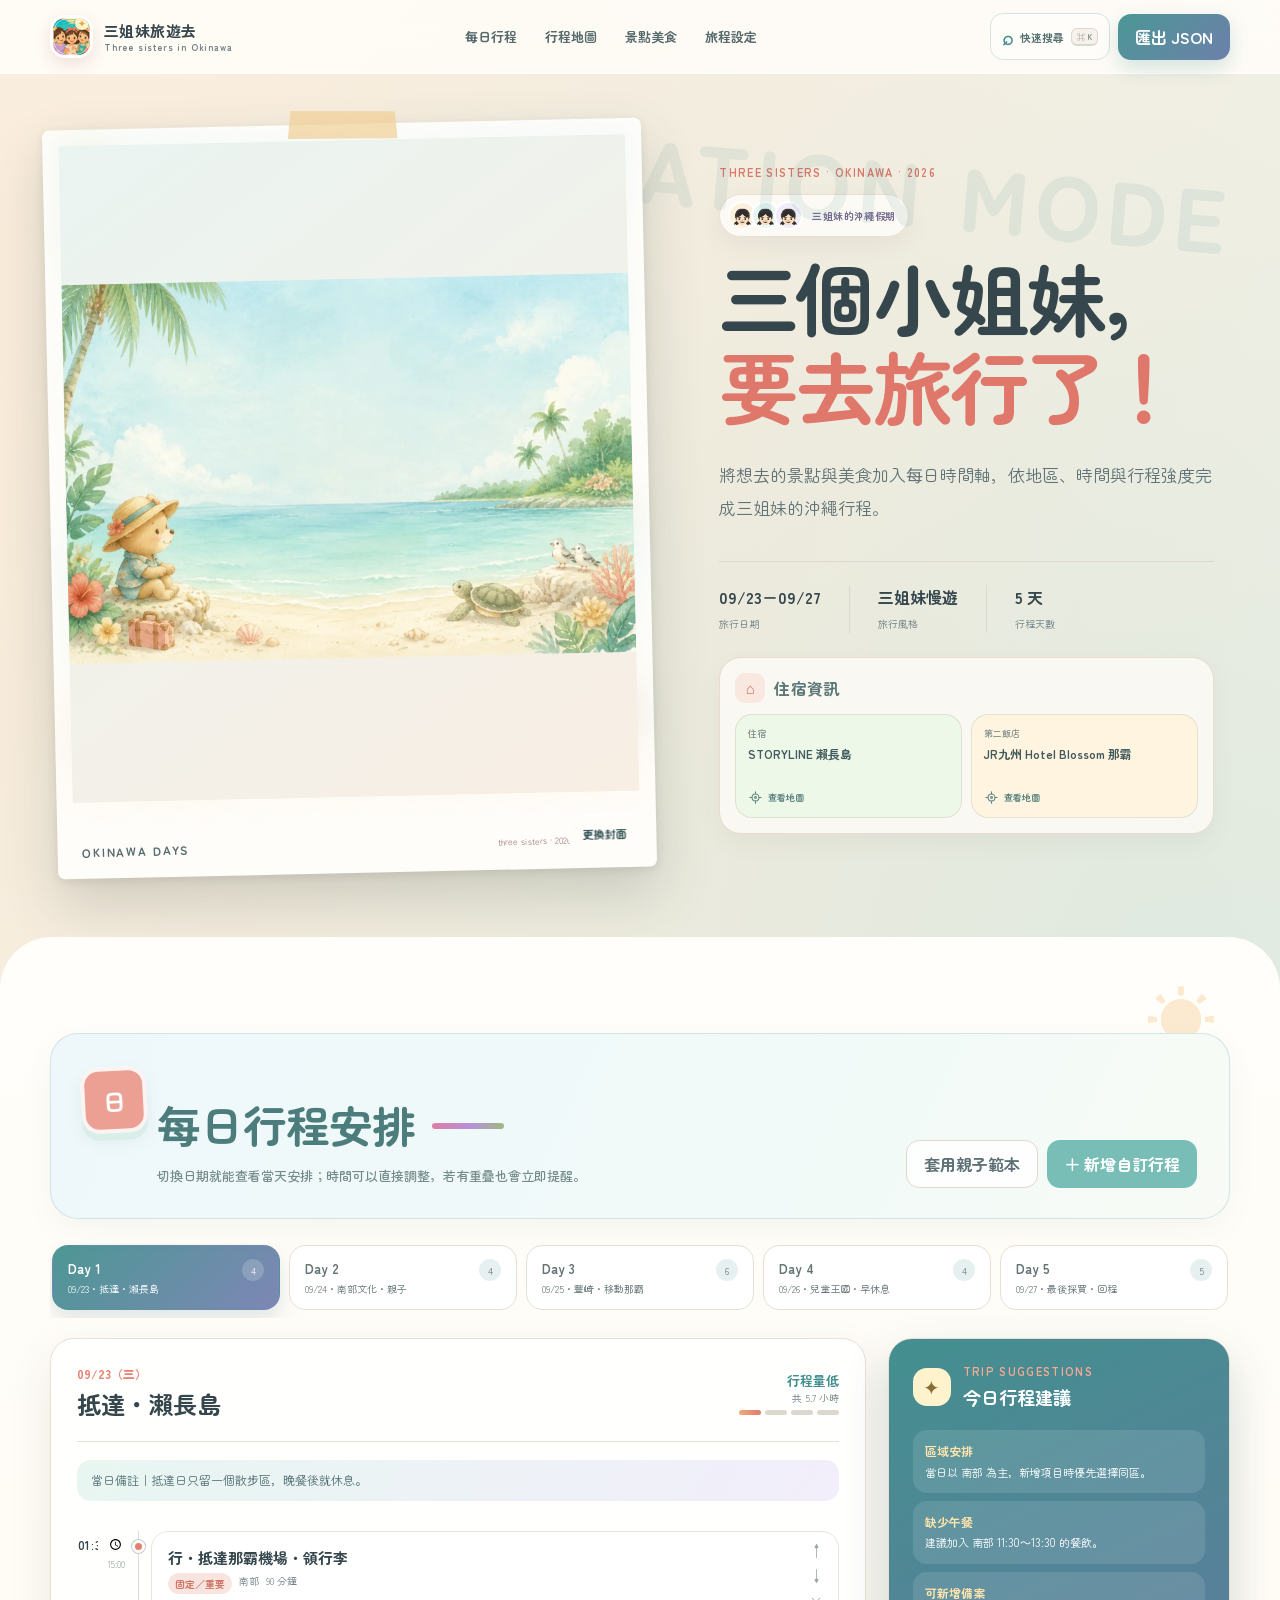
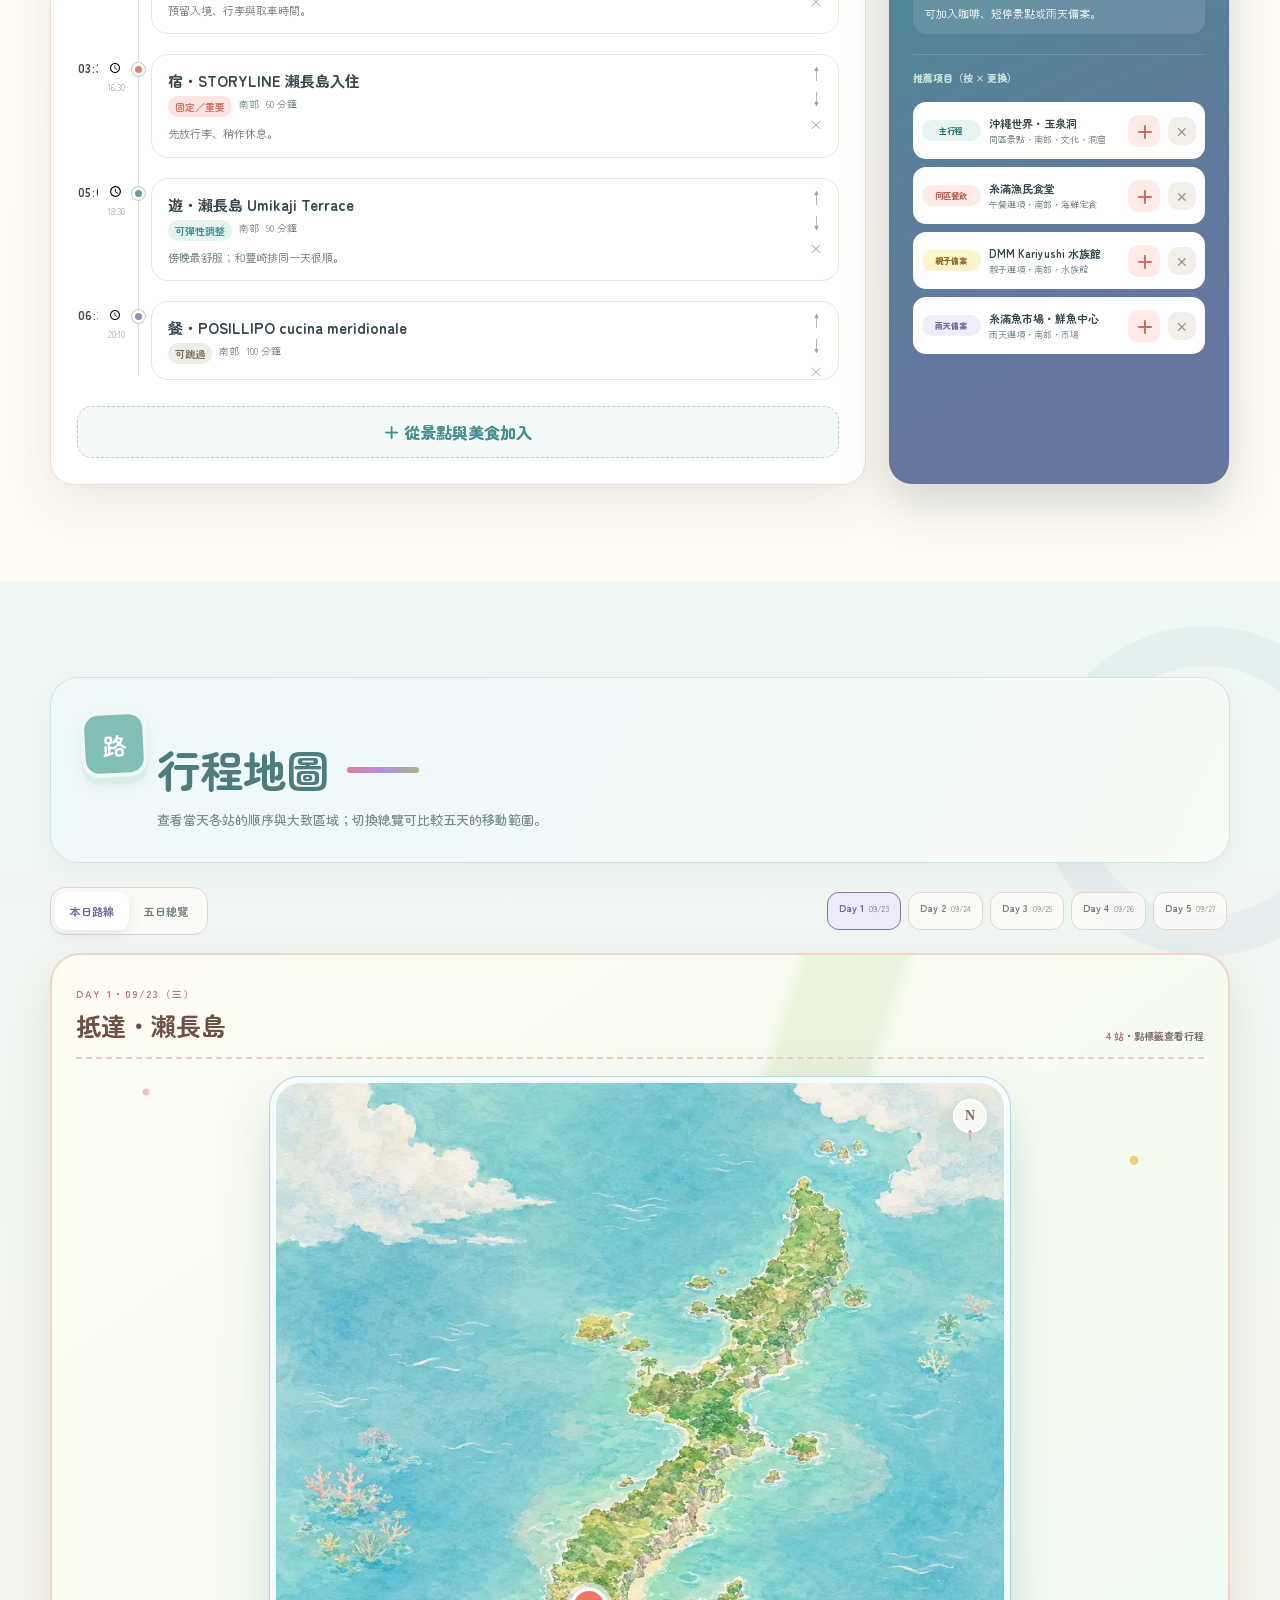
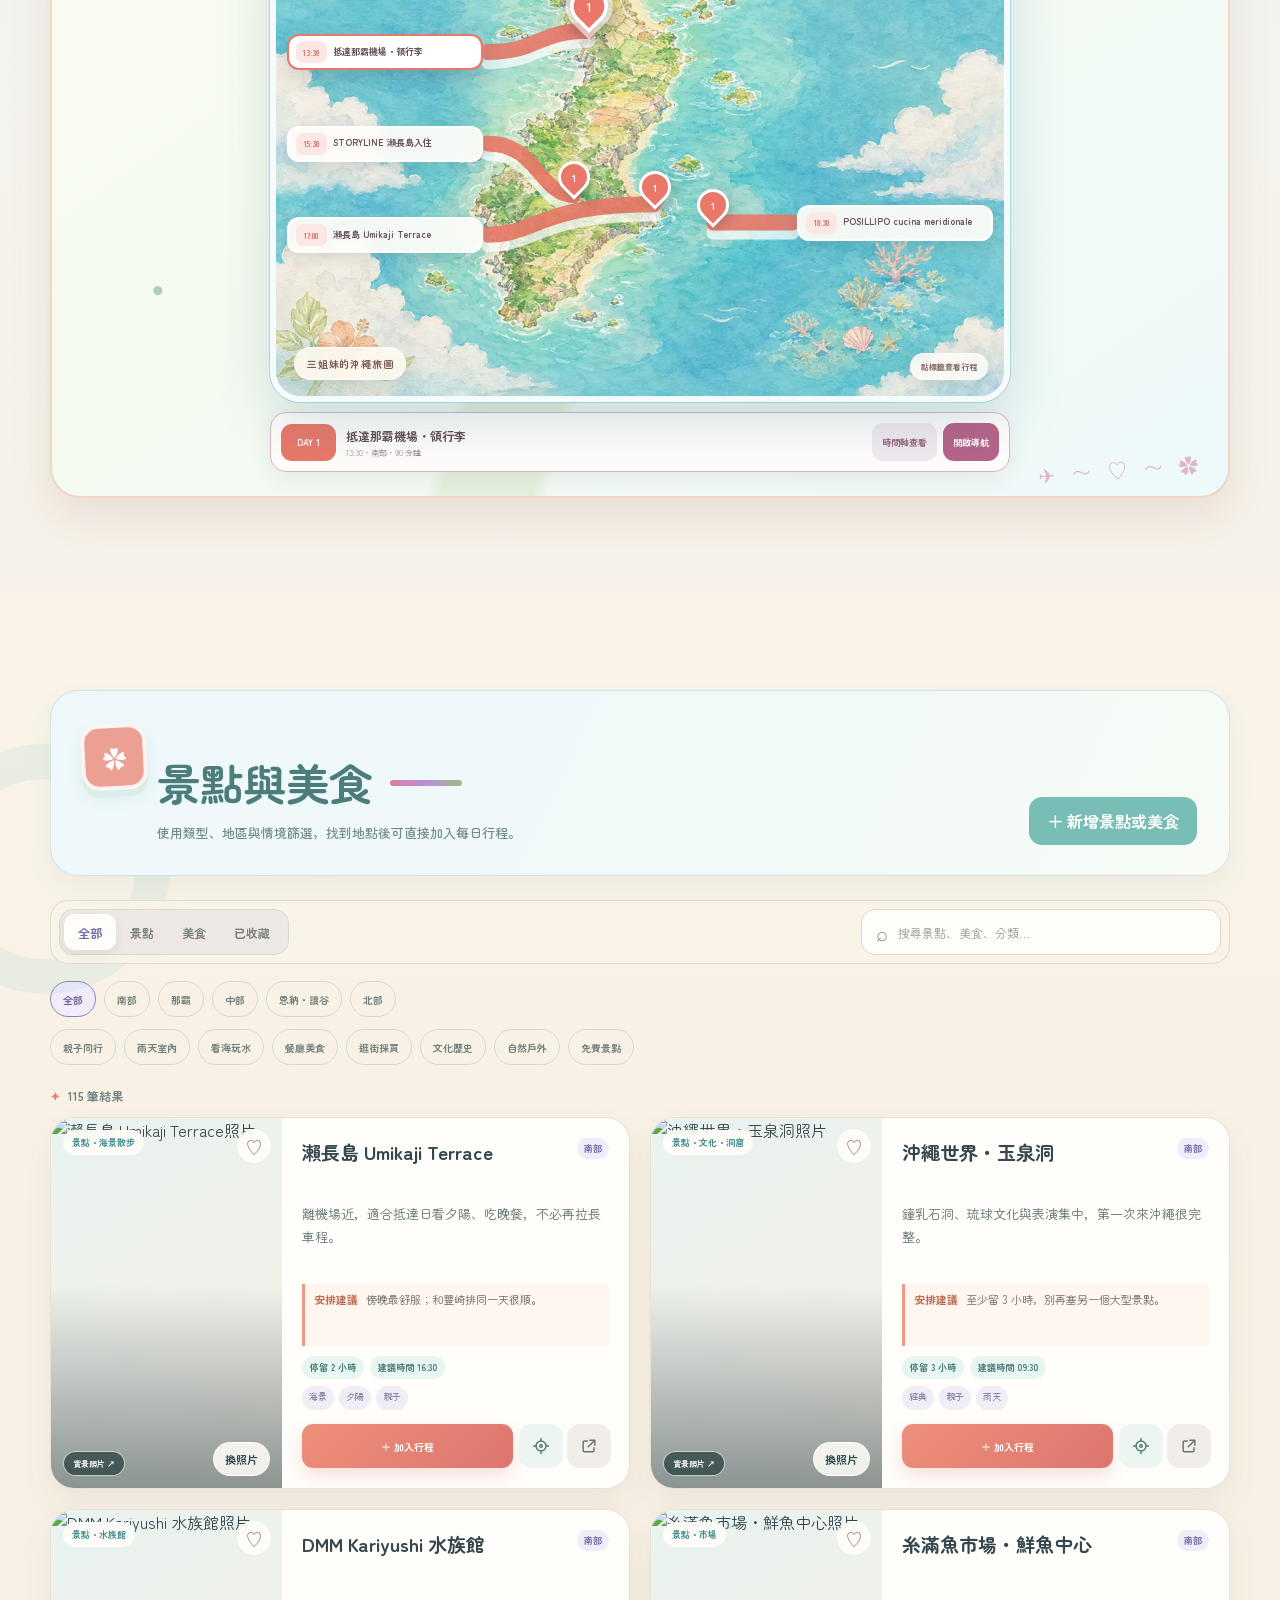
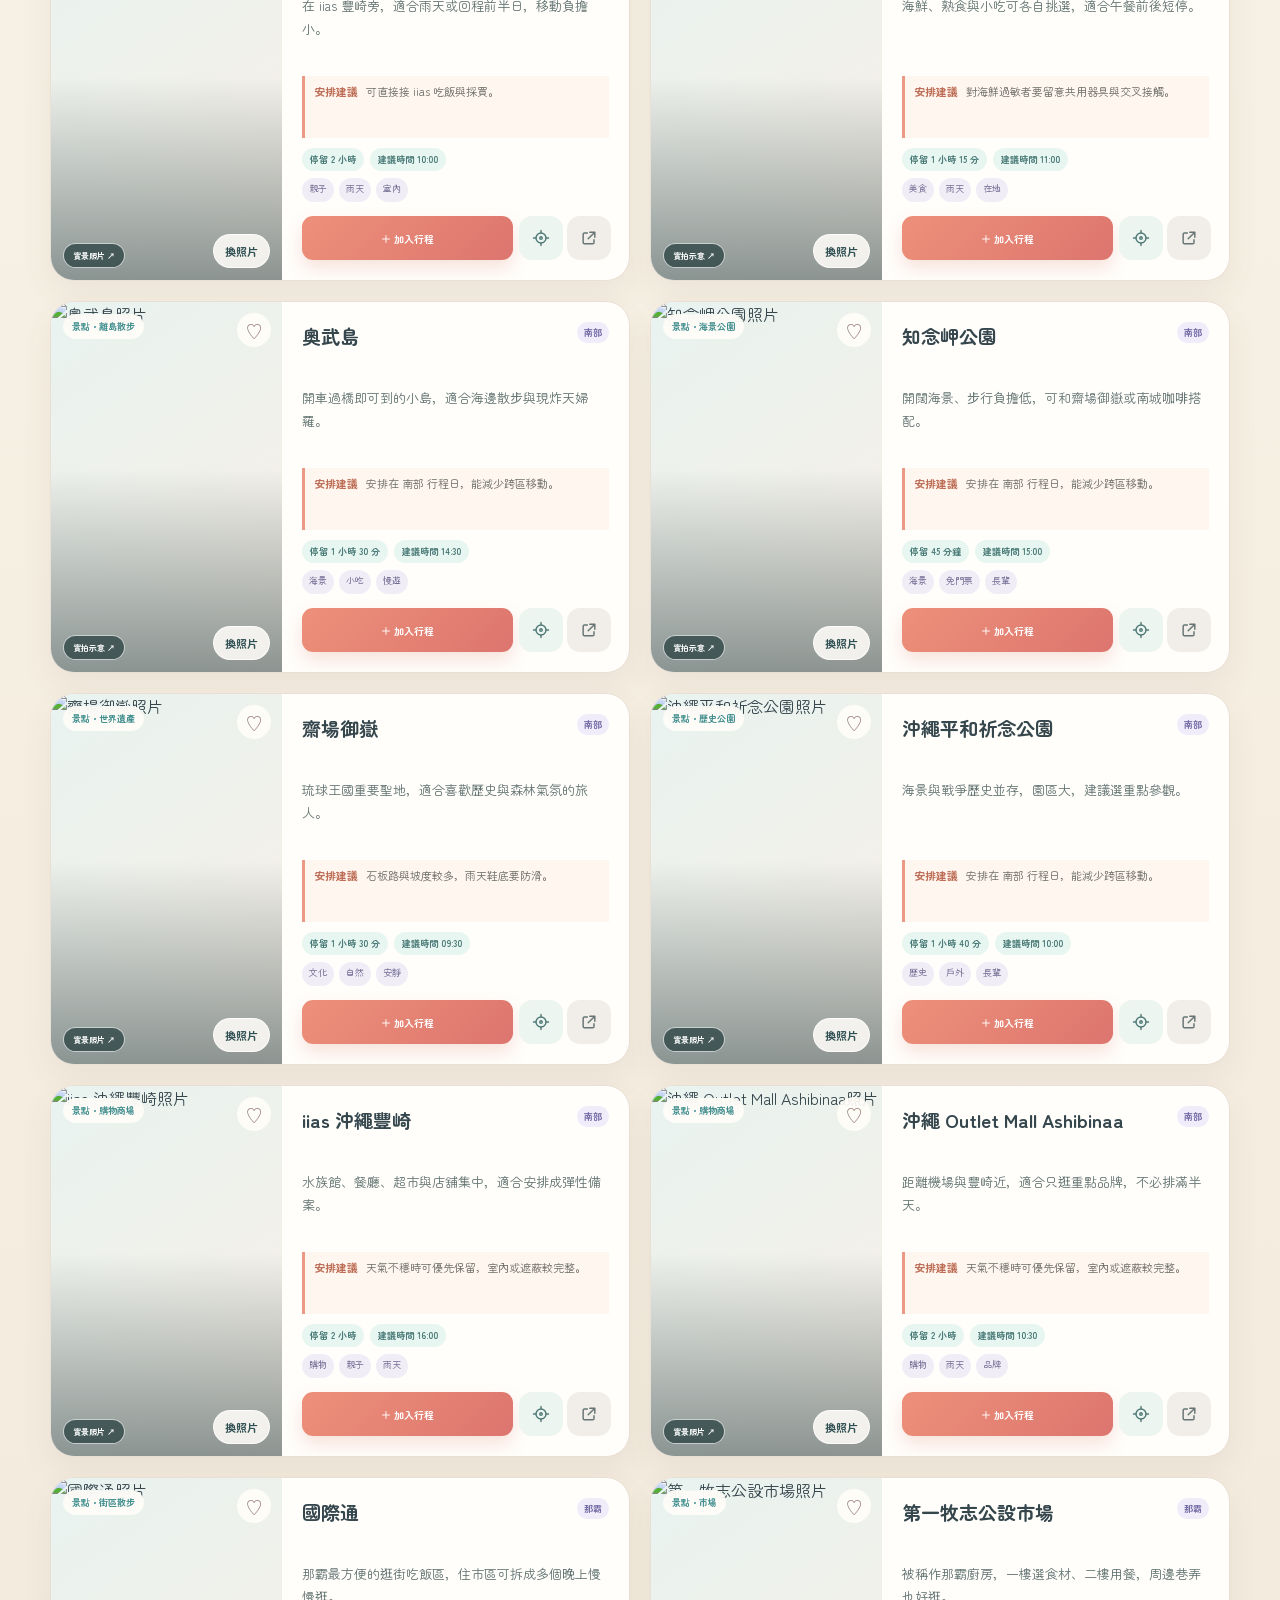
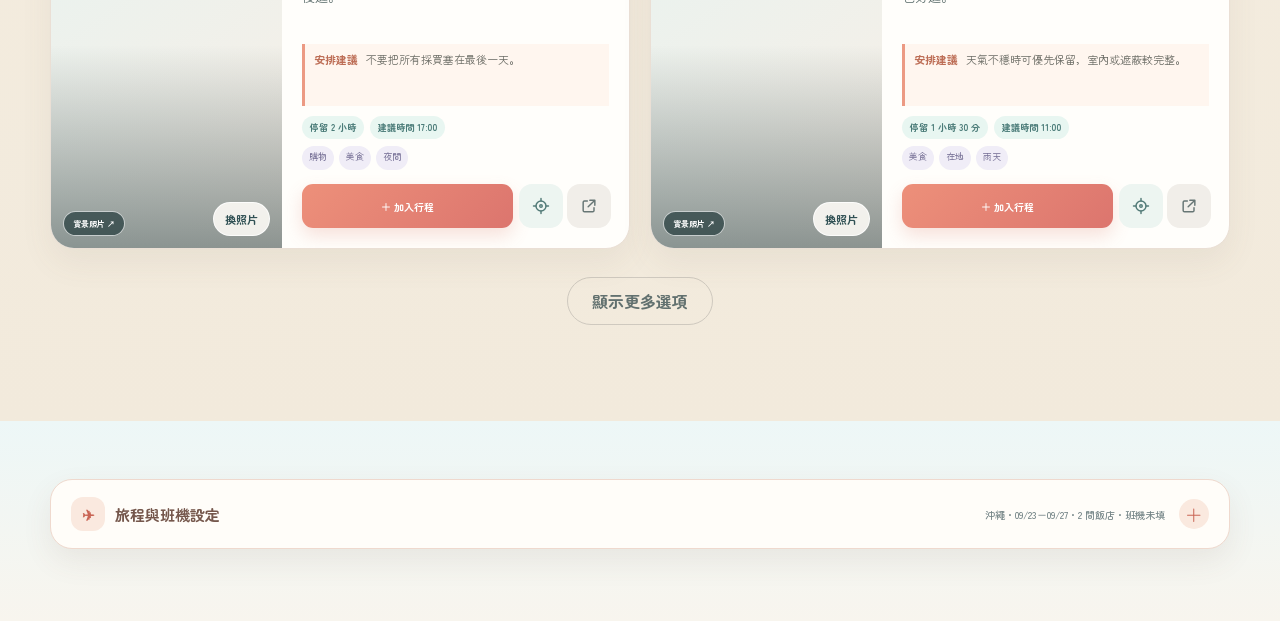
==== 三姐妹沖繩旅行_單一檔案版.html @ 24c342c2 "Add files via upload" ====
<!doctype html>
<html lang="zh-Hant">
<head>
  <meta charset="utf-8">
  <meta name="viewport" content="width=device-width,initial-scale=1,viewport-fit=cover">
  <meta name="theme-color" content="#176d73">
  <meta name="standalone-build" content="single-file-local-html">
  <meta name="description" content="把沖繩景點與美食放進清楚時間軸，邊選邊獲得順路建議的旅行規劃器。">
  <meta name="apple-mobile-web-app-capable" content="yes">
  <meta name="apple-mobile-web-app-status-bar-style" content="default">
  <meta name="apple-mobile-web-app-title" content="三姐妹旅遊去">
    <link rel="apple-touch-icon" href="[data-uri]">
  <link rel="preconnect" href="https://fonts.googleapis.com">
  <link rel="preconnect" href="https://fonts.gstatic.com" crossorigin>
  <link href="https://fonts.googleapis.com/css2?family=Zen+Maru+Gothic:wght@400;500;700;900&family=Noto+Sans+TC:wght@400;500;700&display=swap" rel="stylesheet">
  <style>
:root{--ink:#20343a;--muted:#6d7e80;--teal:#176d73;--teal-soft:#e3f1ef;--coral:#db7866;--coral-soft:#fae9e3;--sand:#f6f1e8;--paper:#fffdf9;--line:#e7e1d8;--must:#be6452;--flex:#397f82;--optional:#8d806e;--shadow:0 18px 45px rgba(56,58,49,.09);--radius:26px}
*{box-sizing:border-box}html{scroll-behavior:smooth;scroll-padding-top:92px}body{margin:0;background:var(--sand);color:var(--ink);font-family:"Noto Sans TC",sans-serif;-webkit-font-smoothing:antialiased}button,input,select{font:inherit}button,a{touch-action:manipulation}button{color:inherit}a{color:inherit}.site-header{position:sticky;top:0;z-index:90;display:flex;align-items:center;justify-content:space-between;height:74px;padding:0 max(28px,calc((100vw - 1180px)/2));border-bottom:1px solid rgba(255,255,255,.7);background:rgba(255,253,249,.88);backdrop-filter:blur(20px)}.brand{display:flex;align-items:center;gap:11px;text-decoration:none;font-size:15px;font-weight:900;letter-spacing:.03em}.brand small{display:block;color:var(--muted);font-size:9px;font-weight:700;letter-spacing:.15em;text-transform:uppercase}.brand-mark{display:grid;place-items:center;width:38px;height:38px;border-radius:13px;background:var(--teal);color:#fff;font-family:"DM Serif Display",serif;font-size:18px}.top-nav{display:flex;gap:28px}.top-nav a{position:relative;color:#566a6c;text-decoration:none;font-size:13px;font-weight:800}.top-nav a:hover{color:var(--teal)}.header-action,.primary-button,.secondary-button{border:0;border-radius:13px;padding:11px 17px;font-weight:900;cursor:pointer;transition:.2s}.header-action,.primary-button{background:var(--teal);color:#fff;box-shadow:0 8px 20px rgba(23,109,115,.18)}.header-action:hover,.primary-button:hover{background:#115b61;transform:translateY(-1px)}.secondary-button{border:1px solid #d6dcd8;background:#fffdf9;color:#436266}.secondary-button:hover{border-color:var(--teal);color:var(--teal)}main{overflow:hidden}.hero{display:grid;grid-template-columns:1.08fr .92fr;max-width:1240px;min-height:590px;margin:0 auto;padding:50px 30px 64px;gap:70px;align-items:center}.hero-photo{position:relative;min-height:500px;border-radius:44% 44% 24px 24px;background:#bfdedb url("[data-uri]") center/cover no-repeat;box-shadow:var(--shadow);overflow:hidden}.hero-photo::after{content:"";position:absolute;inset:0;background:linear-gradient(180deg,transparent 58%,rgba(12,66,71,.27))}.photo-edit{position:absolute;z-index:3;right:12px;bottom:12px;border:1px solid rgba(255,255,255,.8);border-radius:999px;padding:8px 11px;background:rgba(255,253,249,.87);color:#315155;font-size:11px;font-weight:900;backdrop-filter:blur(8px);cursor:pointer}.hero-photo-edit{right:20px;bottom:20px;padding:10px 14px}.hero-copy{padding-right:16px}.eyebrow{margin:0 0 12px;color:var(--coral);font-size:11px;font-weight:900;letter-spacing:.18em}.hero h1{margin:0;font-family:"DM Serif Display","Noto Sans TC",serif;font-size:clamp(48px,6.2vw,80px);font-weight:400;line-height:1.03;letter-spacing:-.045em}.hero h1 em{color:var(--teal);font-style:normal}.hero-copy>p:not(.eyebrow){max-width:540px;margin:28px 0;color:#617376;font-size:16px;line-height:1.95}.hero-facts{display:flex;gap:0;margin-top:36px;border-top:1px solid #dcd8cf;padding-top:23px}.hero-facts span{min-width:110px;padding-right:28px}.hero-facts span+span{border-left:1px solid #dcd8cf;padding-left:28px}.hero-facts b{display:block;font-size:16px}.hero-facts small{color:var(--muted);font-size:10px}.planner-section,.explore-section,.settings-section{padding:96px max(28px,calc((100vw - 1180px)/2))}.planner-section{background:#fffdf9}.section-heading{display:flex;align-items:end;justify-content:space-between;gap:24px;margin-bottom:35px}.section-heading h2{margin:0 0 9px;font-family:"DM Serif Display","Noto Sans TC",serif;font-size:clamp(32px,4vw,48px);font-weight:400;letter-spacing:-.025em}.section-heading>div>p:last-child{max-width:610px;margin:0;color:var(--muted);font-size:14px;line-height:1.75}.heading-actions{display:flex;gap:9px;flex:0 0 auto}.day-tabs{display:flex;gap:9px;overflow-x:auto;margin-bottom:20px;padding:2px 2px 8px;scrollbar-width:none}.day-tabs::-webkit-scrollbar,.chip-row::-webkit-scrollbar{display:none}.day-tab{flex:1;min-width:138px;border:1px solid var(--line);border-radius:16px;padding:13px 15px;background:#fff;color:#647375;text-align:left;cursor:pointer}.day-tab b,.day-tab small{display:block}.day-tab b{font-size:13px}.day-tab small{margin-top:3px;font-size:10px}.day-tab.active{border-color:var(--teal);background:var(--teal);color:#fff;box-shadow:0 10px 22px rgba(23,109,115,.18)}.day-tab .tab-count{float:right;display:grid;place-items:center;min-width:22px;height:22px;border-radius:999px;background:rgba(23,109,115,.1);font-size:10px}.day-tab.active .tab-count{background:rgba(255,255,255,.18)}.planning-layout{display:grid;grid-template-columns:minmax(0,1.55fr) minmax(280px,.65fr);gap:22px;align-items:start}.timeline-card,.idea-panel,.settings-card,.export-card{border:1px solid var(--line);border-radius:var(--radius);background:var(--paper);box-shadow:var(--shadow)}.timeline-card{padding:26px}.timeline-head{display:flex;align-items:center;justify-content:space-between;padding-bottom:20px;border-bottom:1px solid var(--line)}.timeline-head p{margin:0 0 4px;color:var(--coral);font-size:12px;font-weight:900}.timeline-head h3{margin:0;font-size:24px}.load-meter{text-align:right}.load-meter b,.load-meter small{display:block}.load-meter b{color:var(--teal);font-size:13px}.load-meter small{color:var(--muted);font-size:10px}.load-dots{display:flex;justify-content:flex-end;gap:4px;margin-top:5px}.load-dots i{width:22px;height:5px;border-radius:99px;background:#ddd8cf}.load-dots i.on{background:var(--coral)}.day-note{margin:18px 0 8px;border-radius:14px;padding:11px 14px;background:var(--teal-soft);color:#416669;font-size:12px;line-height:1.55}.timeline{position:relative;padding:12px 0 0}.timeline::before{content:"";position:absolute;left:61px;top:22px;bottom:14px;width:1px;background:#d8dedb}.timeline-empty{padding:56px 20px;text-align:center;color:var(--muted)}.timeline-empty b{display:block;margin-bottom:6px;color:var(--ink)}.timeline-item{position:relative;display:grid;grid-template-columns:48px 1fr;gap:26px;padding:10px 0}.time-block{position:relative;z-index:2;text-align:right}.time-block input{width:48px;border:0;background:transparent;color:var(--teal);font-size:12px;font-weight:900;text-align:right;padding:4px 0}.time-block small{display:block;color:#98a4a2;font-size:9px}.timeline-dot{position:absolute;z-index:2;left:55px;top:19px;width:13px;height:13px;border:3px solid var(--paper);border-radius:50%;background:var(--teal);box-shadow:0 0 0 1px #bdd0cc}.timeline-item.must .timeline-dot{background:var(--must)}.timeline-item.optional .timeline-dot{background:#a79b8b}.timeline-body{position:relative;border:1px solid #e9e5dd;border-radius:17px;padding:15px 42px 15px 16px;background:#fff;transition:.2s}.timeline-body:hover{border-color:#c8d8d5;box-shadow:0 9px 20px rgba(41,67,65,.07)}.timeline-body h4{margin:0 0 5px;font-size:15px}.timeline-meta{display:flex;flex-wrap:wrap;gap:7px;color:var(--muted);font-size:10px}.priority-pill{border-radius:999px;padding:3px 7px;background:var(--teal-soft);color:var(--teal);font-weight:800}.must .priority-pill{background:#f9e5e0;color:var(--must)}.optional .priority-pill{background:#f0ede7;color:#786d60}.timeline-note{margin:8px 0 0;color:#6b7979;font-size:11px;line-height:1.5}.timeline-tools{position:absolute;right:8px;top:7px;display:flex;flex-direction:column;gap:2px}.timeline-tools button{border:0;background:transparent;color:#9ba4a1;font-size:15px;cursor:pointer}.timeline-tools button:hover{color:var(--coral)}.timeline-item.conflict .timeline-body{border-color:#e8a798;background:#fff9f7}.conflict-label{display:inline-block;margin-top:7px;color:#be5f4b;font-size:10px;font-weight:900}.add-line{width:100%;margin-top:16px;border:1px dashed #b8cbc7;border-radius:15px;padding:13px;background:#f4faf8;color:var(--teal);font-weight:900;cursor:pointer}.idea-panel{position:sticky;top:94px;padding:24px;background:#173f43;color:#fff}.idea-head{display:flex;gap:12px;align-items:center}.idea-head .eyebrow{margin-bottom:5px;color:#f5aa95}.idea-head h3{margin:0;font-size:18px}.idea-spark{display:grid;place-items:center;flex:0 0 38px;height:38px;border-radius:14px;background:#f5aa95;color:#173f43;font-size:20px}.smart-advice{margin:20px 0}.advice-card{margin-bottom:9px;border-radius:14px;padding:12px;background:rgba(255,255,255,.08);font-size:11px;line-height:1.55}.advice-card b{display:block;margin-bottom:3px;color:#f8c3b2;font-size:12px}.smart-suggestions{padding-top:15px;border-top:1px solid rgba(255,255,255,.15)}.smart-suggestions>p{margin:0 0 10px;color:#bcd2d0;font-size:10px;font-weight:800}.idea-place{display:grid;grid-template-columns:1fr auto;gap:8px;align-items:center;margin-top:7px;border-radius:13px;padding:10px 10px 10px 12px;background:#fff;color:var(--ink)}.idea-place b,.idea-place small{display:block}.idea-place b{font-size:11px}.idea-place small{margin-top:2px;color:var(--muted);font-size:9px}.idea-place button{width:30px;height:30px;border:0;border-radius:10px;background:var(--coral-soft);color:var(--coral);font-size:17px;font-weight:900;cursor:pointer}.explore-section{background:var(--sand)}.explore-toolbar{display:flex;justify-content:space-between;gap:15px;margin-bottom:13px}.segmented{display:flex;border:1px solid #dcd7ce;border-radius:14px;padding:4px;background:#ebe7df}.segmented button{border:0;border-radius:10px;padding:9px 14px;background:transparent;color:#78807d;font-size:12px;font-weight:900;cursor:pointer}.segmented button.active{background:var(--paper);color:var(--teal);box-shadow:0 4px 10px rgba(60,61,51,.07)}.search-box{display:flex;align-items:center;gap:8px;width:min(360px,44vw);border:1px solid #dcd7ce;border-radius:14px;padding:0 14px;background:var(--paper)}.search-box span{color:#87918e;font-size:20px}.search-box input{width:100%;border:0;outline:0;background:transparent;font-size:12px}.chip-row{display:flex;gap:7px;overflow-x:auto;padding:4px 0;scrollbar-width:none}.chip-row button{flex:0 0 auto;border:1px solid #dcd7ce;border-radius:999px;padding:7px 12px;background:transparent;color:#73807d;font-size:10px;font-weight:800;cursor:pointer}.chip-row button.active{border-color:var(--teal);background:var(--teal-soft);color:var(--teal)}.secondary-chips{margin-top:4px}.secondary-chips button.active{border-color:var(--coral);background:var(--coral-soft);color:#a95648}.result-summary{margin:18px 0 13px;color:var(--muted);font-size:11px}.library-grid{display:grid;grid-template-columns:repeat(3,1fr);gap:17px}.place-card{overflow:hidden;border:1px solid var(--line);border-radius:21px;background:var(--paper);box-shadow:0 10px 28px rgba(56,58,49,.06);transition:.24s}.place-card:hover{transform:translateY(-4px);box-shadow:var(--shadow)}.place-cover{position:relative;height:176px;background:#c8dedb center/cover no-repeat}.place-cover::after{content:"";position:absolute;inset:45% 0 0;background:linear-gradient(transparent,rgba(23,49,52,.48))}.place-kind{position:absolute;z-index:2;left:12px;top:12px;border-radius:999px;padding:6px 9px;background:rgba(255,253,249,.9);color:var(--teal);font-size:9px;font-weight:900;backdrop-filter:blur(8px)}.save-button{position:absolute;z-index:2;right:11px;top:11px;width:34px;height:34px;border:0;border-radius:50%;background:rgba(255,253,249,.9);color:#9c827c;font-size:17px;cursor:pointer}.save-button.saved{background:var(--coral);color:#fff}.place-body{padding:16px}.place-top{display:flex;justify-content:space-between;gap:8px;align-items:start}.place-top h3{margin:0;font-size:16px;line-height:1.38}.area-label{flex:0 0 auto;border-radius:999px;padding:4px 7px;background:var(--teal-soft);color:var(--teal);font-size:9px;font-weight:900}.place-body>p{min-height:48px;margin:9px 0;color:var(--muted);font-size:11px;line-height:1.55}.place-tags{display:flex;flex-wrap:wrap;gap:5px;min-height:24px}.place-tags span{border-radius:999px;padding:4px 7px;background:#f2eee8;color:#746c61;font-size:9px}.place-actions{display:grid;grid-template-columns:1fr auto auto;gap:6px;margin-top:13px}.place-actions button,.place-actions a{display:grid;place-items:center;border:0;border-radius:11px;min-height:37px;padding:7px 9px;text-decoration:none;font-size:10px;font-weight:900;cursor:pointer}.place-actions .add-place{background:var(--teal);color:#fff}.place-actions .map-link,.place-actions .source-link{background:#f0eee8;color:#61706e}.show-more{display:block;margin:28px auto 0;border:1px solid #cfc9bf;border-radius:999px;padding:11px 24px;background:transparent;color:#62716f;font-weight:900;cursor:pointer}.show-more[hidden]{display:none}.settings-section{background:#e8f1ef}.compact-heading{margin-bottom:24px}.settings-grid{display:grid;grid-template-columns:1.35fr .65fr;gap:18px}.settings-card,.export-card{padding:26px}.field-grid{display:grid;grid-template-columns:1fr 1fr;gap:14px}.field-grid label,.photo-dialog label{display:block}.field-grid label span,.photo-dialog label>span{display:block;margin-bottom:6px;color:#6a7978;font-size:10px;font-weight:900}.field-grid label.wide{grid-column:1/-1}.field-grid input,.field-grid select,.photo-dialog input{width:100%;border:1px solid #dedbd3;border-radius:11px;padding:11px 12px;background:#fff;color:var(--ink);outline:0}.field-grid input:focus,.field-grid select:focus,.photo-dialog input:focus{border-color:var(--teal);box-shadow:0 0 0 3px rgba(23,109,115,.1)}.settings-card>.primary-button{margin-top:18px}.export-card{display:flex;flex-direction:column;align-items:flex-start;background:#173f43;color:#fff}.export-icon{display:grid;place-items:center;width:50px;height:50px;border-radius:16px;background:#f2ac98;color:#173f43;font-weight:900}.export-card h3{margin:17px 0 6px;font-size:20px}.export-card p{margin:0;color:#bdd0cf;font-size:12px;line-height:1.6}.export-actions{display:flex;gap:7px;margin-top:auto;padding-top:20px}.export-card .primary-button{background:#f2ac98;color:#173f43;box-shadow:none}.export-card .secondary-button{border-color:rgba(255,255,255,.2);background:transparent;color:#fff}.source-note{margin-top:18px;border:1px solid #cbd9d5;border-radius:16px;background:rgba(255,255,255,.45)}.source-note summary{padding:15px 18px;color:#486764;font-size:12px;font-weight:900;cursor:pointer}.source-note>div{padding:0 18px 18px;color:#627875;font-size:11px;line-height:1.65}.source-links{display:flex;flex-wrap:wrap;gap:7px;margin-top:10px}.source-links a{border-radius:999px;padding:6px 10px;background:#fff;color:var(--teal);text-decoration:none;font-weight:800}.mobile-nav{display:none}.app-dialog{width:min(570px,calc(100vw - 28px));border:0;border-radius:24px;padding:0;background:var(--paper);color:var(--ink);box-shadow:0 25px 90px rgba(18,45,47,.3)}.app-dialog::backdrop{background:rgba(19,43,45,.58);backdrop-filter:blur(4px)}.app-dialog form{position:relative;padding:28px}.app-dialog h2{margin:0 0 20px;font-size:25px}.dialog-close{position:absolute;right:16px;top:13px;border:0;background:transparent;color:#81908d;font-size:27px;cursor:pointer}.modal-fields{margin-top:18px}.dialog-actions{display:flex;justify-content:flex-end;gap:8px;margin-top:22px}.dialog-copy{margin:-10px 0 20px;color:var(--muted);font-size:11px;line-height:1.6}.or-line{display:flex;align-items:center;gap:9px;margin:15px 0;color:#9da7a4;font-size:10px}.or-line::before,.or-line::after{content:"";height:1px;flex:1;background:#e3e0d9}.file-pick{border:1px dashed #b7cbc6;border-radius:15px;padding:17px;text-align:center;background:#f2f8f6;cursor:pointer}.file-pick input{display:none}.file-pick span,.file-pick small{display:block!important}.file-pick span{color:var(--teal)!important;font-size:12px!important}.file-pick small{margin-top:3px;color:var(--muted);font-size:9px}.toast{position:fixed;z-index:150;left:50%;bottom:28px;max-width:calc(100vw - 28px);transform:translate(-50%,25px);border-radius:999px;padding:10px 16px;background:#173f43;color:#fff;font-size:11px;font-weight:800;opacity:0;pointer-events:none;transition:.25s}.toast.show{transform:translate(-50%,0);opacity:1}
@media(max-width:900px){.hero{gap:35px}.hero-photo{min-height:430px}.planning-layout{grid-template-columns:1fr}.idea-panel{position:static}.library-grid{grid-template-columns:repeat(2,1fr)}.settings-grid{grid-template-columns:1fr}.export-card{min-height:240px}}
@media(max-width:680px){html{scroll-padding-top:65px}.site-header{height:60px;padding:0 16px}.brand{font-size:13px}.brand-mark{width:34px;height:34px}.top-nav,.header-action{display:none}.hero{grid-template-columns:1fr;min-height:0;padding:22px 16px 50px;gap:28px}.hero-photo{order:2;min-height:320px;border-radius:120px 120px 22px 22px}.hero-copy{padding:14px 4px 0}.hero h1{font-size:52px}.hero-copy>p:not(.eyebrow){margin:19px 0;font-size:14px}.hero-facts{margin-top:23px}.hero-facts span{min-width:0;flex:1;padding-right:12px}.hero-facts span+span{padding-left:12px}.hero-facts b{font-size:12px}.planner-section,.explore-section,.settings-section{padding:66px 16px}.section-heading{display:block;margin-bottom:24px}.section-heading h2{font-size:36px}.heading-actions{margin-top:16px}.heading-actions button{flex:1}.day-tabs{margin-left:-2px;margin-right:-2px}.day-tab{flex:0 0 122px;min-width:122px}.planning-layout{gap:14px}.timeline-card{padding:18px;border-radius:20px}.timeline-head h3{font-size:20px}.timeline::before{left:49px}.timeline-item{grid-template-columns:39px 1fr;gap:22px}.timeline-dot{left:43px}.time-block input{width:39px}.timeline-body{padding:14px 37px 14px 13px}.idea-panel{padding:20px;border-radius:20px}.explore-toolbar{display:block}.segmented{overflow-x:auto}.segmented button{flex:1;padding:9px 9px}.search-box{width:100%;height:43px;margin-top:10px}.library-grid{grid-template-columns:1fr;gap:13px}.place-card{display:grid;grid-template-columns:120px 1fr}.place-cover{height:100%;min-height:205px}.photo-edit{right:7px;bottom:7px;padding:6px 8px;font-size:9px}.place-body{padding:14px}.place-body>p{min-height:0}.place-actions{grid-template-columns:1fr 36px 36px}.place-actions .map-link,.place-actions .source-link{overflow:hidden;padding:0;font-size:0}.place-actions .map-link::after{content:"圖";font-size:10px}.place-actions .source-link::after{content:"文";font-size:10px}.settings-card,.export-card{padding:20px}.field-grid{grid-template-columns:1fr}.field-grid label.wide{grid-column:auto}.mobile-nav{position:fixed;z-index:85;left:12px;right:12px;bottom:max(10px,env(safe-area-inset-bottom));display:grid;grid-template-columns:repeat(3,1fr);border:1px solid rgba(255,255,255,.7);border-radius:18px;padding:7px;background:rgba(255,253,249,.94);box-shadow:0 13px 35px rgba(34,53,52,.16);backdrop-filter:blur(18px)}.mobile-nav a,.mobile-nav button{border:0;background:transparent;color:#657573;text-align:center;text-decoration:none;font-size:9px;font-weight:900}.mobile-nav span{display:block;color:var(--teal);font-size:18px}.toast{bottom:88px}.settings-section{padding-bottom:125px}.app-dialog form{padding:24px 20px}.modal-fields{grid-template-columns:1fr 1fr}.modal-fields .wide{grid-column:1/-1}}

/* 2026-08-24 Holiday UI refresh */
body,button,input,select{font-family:"Zen Maru Gothic","Noto Sans TC",sans-serif}body{background:#f9f3e8;background-image:radial-gradient(circle at 8% 7%,rgba(255,200,151,.18),transparent 22%),radial-gradient(circle at 91% 14%,rgba(93,194,199,.17),transparent 22%)}.hero h1,.section-heading h2{font-family:"Zen Maru Gothic","Noto Sans TC",sans-serif;font-weight:900;letter-spacing:-.04em}.hero h1 em{font-weight:900}.eyebrow{letter-spacing:.13em}.header-tools{display:flex;align-items:center;gap:8px}.quick-search-trigger{display:flex;align-items:center;gap:7px;border:1px solid #d7e3df;border-radius:13px;padding:9px 11px;background:#fffdf9;color:#54716f;font-size:11px;font-weight:900;cursor:pointer}.quick-search-trigger span{font-size:19px;color:var(--teal)}kbd{border:1px solid #ddd8cf;border-bottom-width:2px;border-radius:6px;padding:2px 5px;background:#f6f1ea;color:#8a8c85;font-family:inherit;font-size:8px}.hero{position:relative}.hero::before{content:"VACATION MODE";position:absolute;right:2%;top:5%;color:rgba(23,109,115,.08);font-size:clamp(38px,7vw,92px);font-weight:900;letter-spacing:.08em;transform:rotate(5deg);pointer-events:none}.hero-photo{border:8px solid rgba(255,255,255,.85);border-radius:42% 42% 28px 28px;box-shadow:0 25px 60px rgba(45,92,88,.16)}.hero-copy>p:not(.eyebrow){font-size:17px}.planner-section{position:relative;border-radius:52px 52px 0 0;background:linear-gradient(180deg,#fffefa 0%,#fffaf2 100%)}.planner-section::before{content:"☀︎";position:absolute;right:5%;top:28px;color:#f5c782;font-size:70px;opacity:.35}.timeline-card{background:rgba(255,255,255,.92)}.idea-panel{background:linear-gradient(155deg,#176d73,#214b4f 70%);box-shadow:0 20px 45px rgba(23,71,74,.19)}.primary-button,.header-action{background:linear-gradient(135deg,#16858a,#176d73)}.heading-actions .primary-button,.place-actions .add-place{background:linear-gradient(135deg,#ee907a,#d96f60)!important;box-shadow:0 8px 18px rgba(217,111,96,.2)}.explore-section{position:relative;background:linear-gradient(180deg,#f9f3e8,#f2eadc)}.explore-section::before{content:"";position:absolute;left:-80px;top:150px;width:180px;height:180px;border:35px solid rgba(75,171,174,.09);border-radius:50%;pointer-events:none}.explore-toolbar{position:sticky;top:84px;z-index:20;border:1px solid rgba(222,215,204,.85);border-radius:18px;padding:8px;background:rgba(249,243,232,.9);backdrop-filter:blur(16px)}.result-summary{display:flex;align-items:center;gap:8px;font-size:12px;font-weight:700}.result-summary::before{content:"✦";color:var(--coral)}.library-grid{grid-template-columns:repeat(2,minmax(0,1fr));gap:20px}.place-card{display:grid;grid-template-columns:minmax(190px,.8fr) minmax(0,1.2fr);min-height:270px;border-radius:25px;background:#fffefb;box-shadow:0 14px 32px rgba(74,72,58,.08)}.place-cover{height:100%;min-height:270px}.place-body{display:flex;flex-direction:column;padding:20px}.place-top h3{font-size:19px;line-height:1.45}.place-body>p{min-height:auto;margin:11px 0 8px;color:#617270;font-size:13px;line-height:1.75}.place-reason{display:flex;gap:8px;margin:5px 0 10px;border-left:3px solid #f2aa89;padding:7px 9px;background:#fff8f2;color:#6c6d66;font-size:11px;line-height:1.55}.place-reason b{flex:0 0 auto;color:#bd6d55}.place-facts{display:flex;flex-wrap:wrap;gap:6px;margin-top:auto}.place-facts span{border-radius:999px;padding:5px 8px;background:#eaf4f2;color:#47716f;font-size:9px;font-weight:900}.place-tags{margin-top:7px}.place-actions{grid-template-columns:minmax(120px,1fr) 42px 42px;margin-top:14px}.place-actions button,.place-actions a{min-height:42px}.place-actions .map-link,.place-actions .source-link{font-size:0;border-radius:14px}.place-actions .map-link::after{content:"⌖";font-size:18px}.place-actions .source-link::after{content:"↗";font-size:16px}.place-actions .map-link:hover,.place-actions .source-link:hover{background:#e3f1ef;color:var(--teal)}.save-button{transition:.2s}.save-button:hover{transform:scale(1.08)}.photo-edit{transition:.2s}.photo-edit:hover{background:#fff;color:var(--coral)}.floating-search{display:none}.app-dialog{overflow:visible}.dialog-close{z-index:5;display:grid;place-items:center;right:14px;top:14px;width:42px;height:42px;border-radius:50%;background:#f3eee7;color:#6f7b78;font-size:24px;line-height:1;transition:.15s}.dialog-close:hover{background:var(--coral-soft);color:var(--coral);transform:rotate(8deg)}.quick-search-dialog{width:min(690px,calc(100vw - 24px));max-height:min(78vh,720px)}.quick-search-shell{position:relative;padding:22px}.command-input{display:grid;grid-template-columns:auto 1fr auto;align-items:center;gap:11px;margin-right:46px;border:2px solid #c7ded9;border-radius:17px;padding:7px 12px;background:#fff}.command-input>span{color:var(--teal);font-size:26px}.command-input input{min-width:0;border:0;outline:0;padding:8px 0;background:transparent;font-size:15px;font-weight:700}.quick-hints{display:flex;align-items:center;gap:6px;overflow-x:auto;padding:14px 2px 10px;color:#89928f;font-size:10px}.quick-hints button{flex:0 0 auto;border:1px solid #e3ddd4;border-radius:999px;padding:6px 10px;background:#fffaf5;color:#6b7977;font-size:10px;font-weight:900;cursor:pointer}.quick-results{max-height:52vh;overflow:auto;border-top:1px solid #eee8df;padding-top:8px}.quick-empty{padding:34px;text-align:center;color:#87918e;font-size:12px}.quick-group-label{margin:9px 8px 5px;color:#a07d6f;font-size:9px;font-weight:900;letter-spacing:.13em}.quick-result{display:grid;grid-template-columns:38px 1fr auto;align-items:center;gap:10px;width:100%;border:0;border-radius:14px;padding:9px 10px;background:transparent;text-align:left;cursor:pointer}.quick-result:hover,.quick-result.active{background:#eef6f4}.quick-result-icon{display:grid;place-items:center;width:36px;height:36px;border-radius:12px;background:#e1f1ee;color:var(--teal);font-weight:900}.quick-result b,.quick-result small{display:block}.quick-result b{font-size:12px}.quick-result small{margin-top:2px;color:#82908e;font-size:9px}.quick-result>em{color:var(--coral);font-size:10px;font-style:normal;font-weight:900}
@media(max-width:980px){.place-card{grid-template-columns:160px 1fr}.place-cover{min-height:285px}.place-top h3{font-size:17px}.place-body>p{font-size:12px}}
@media(max-width:680px){.header-tools,.quick-search-trigger{display:none}.hero::before{display:none}.hero-copy>p:not(.eyebrow){font-size:14px}.planner-section{border-radius:32px 32px 0 0}.planner-section::before{font-size:42px;right:6px;top:12px}.explore-toolbar{top:68px}.library-grid{grid-template-columns:1fr}.place-card{display:block;min-height:0}.place-cover{height:210px;min-height:210px}.place-body{padding:18px}.place-top h3{font-size:18px}.place-body>p{font-size:12px}.mobile-nav{grid-template-columns:repeat(4,1fr)}.floating-search{position:fixed;z-index:84;right:18px;bottom:88px;display:flex;align-items:center;gap:7px;border:0;border-radius:999px;padding:10px 13px;background:linear-gradient(135deg,#ee907a,#d96f60);color:#fff;box-shadow:0 10px 25px rgba(174,89,73,.28);cursor:pointer}.floating-search span{font-size:20px}.floating-search b{font-size:10px}.floating-search kbd{display:none}.quick-search-shell{padding:17px}.command-input{margin-right:45px;padding:5px 10px}.quick-result{grid-template-columns:35px 1fr auto}.dialog-close{right:10px;top:10px}}

/* layered recommendations + phone-safe layout */
.idea-title-row{display:flex;align-items:center;justify-content:space-between;gap:8px;margin-bottom:9px}.smart-suggestions>.idea-title-row p{margin:0;color:#cbe0dd;font-size:10px;font-weight:800}.idea-title-row button{border:0;border-radius:999px;padding:5px 8px;background:rgba(255,255,255,.12);color:#fff;font-size:9px;font-weight:900;cursor:pointer}.idea-place{grid-template-columns:auto minmax(0,1fr) 32px 28px;padding:9px}.idea-layer{border-radius:999px;padding:5px 7px;background:#e7f3f0;color:#176d73;font-size:8px;font-weight:900;white-space:nowrap}.idea-copy{min-width:0}.idea-copy b{overflow:hidden;text-overflow:ellipsis;white-space:nowrap}.idea-place .idea-add{width:32px;height:32px}.idea-place .idea-dismiss{width:28px;height:28px;background:#f3eee8;color:#8b9693;font-size:14px}.idea-place .idea-dismiss:hover{background:#f9dfd9;color:#c66352}.app-dialog{max-height:calc(100dvh - 24px)}
@media(max-width:680px){
 html,body{max-width:100%;overflow-x:hidden}main{overflow:clip}.planner-section,.explore-section,.settings-section{max-width:100%;overflow:clip}.section-heading h2{font-size:31px;line-height:1.18}.hero-facts{overflow-x:auto}.hero-facts span{flex:0 0 auto;min-width:92px}.timeline{margin-right:-3px}.timeline::before{left:68px}.timeline-item{grid-template-columns:58px minmax(0,1fr);gap:22px}.timeline-dot{left:62px}.time-block input{width:58px;font-size:11px}.timeline-body{min-width:0;padding:14px 37px 14px 13px}.timeline-body h4,.timeline-note{overflow-wrap:anywhere}.idea-panel{position:static}.idea-place{grid-template-columns:auto minmax(0,1fr) 34px 30px;gap:6px}.idea-layer{padding:5px 6px}.explore-toolbar{max-width:100%}.segmented{width:100%}.segmented button{min-width:0;white-space:nowrap}.app-dialog{width:calc(100vw - 20px);max-height:calc(100dvh - 20px);overflow:auto}.app-dialog form{padding:62px 18px 20px}.modal-fields{grid-template-columns:1fr}.modal-fields .wide{grid-column:auto}.dialog-actions{position:sticky;bottom:-20px;margin:22px -18px -20px;padding:13px 18px max(13px,env(safe-area-inset-bottom));background:rgba(255,253,249,.96);backdrop-filter:blur(12px)}.dialog-actions button{min-height:44px}.quick-search-dialog{overflow:hidden}.quick-search-shell{padding:61px 14px 14px}.command-input{margin-right:0}.quick-results{max-height:calc(100dvh - 190px)}.quick-result{padding:10px 7px}.quick-result b{white-space:normal;overflow-wrap:anywhere}.quick-result>em{font-size:9px}.floating-search{display:none}.mobile-nav{left:8px;right:8px}.place-actions{grid-template-columns:minmax(0,1fr) 42px 42px}.place-actions .add-place{min-width:0}.place-top{align-items:flex-start}.place-top h3{overflow-wrap:anywhere}.source-links a{max-width:100%;overflow-wrap:anywhere}}

/* softer type rhythm + cheerful Okinawa palette */
:root{--ink:#35464d;--muted:#718186;--teal:#438f8f;--teal-soft:#e5f4f0;--coral:#e98273;--coral-soft:#ffebe5;--sand:#faf3e8;--paper:#fffdfa;--line:#eadfd5;--must:#cf7464;--flex:#57989a;--optional:#968b9d;--lavender:#9086bc;--lavender-soft:#f0ecfa;--sun:#efbd63;--sun-soft:#fff3ce}
body{font-weight:400;color:var(--ink)}p{font-weight:400}.hero h1,.section-heading h2{font-weight:700;letter-spacing:-.025em;line-height:1.12}.hero h1 em{color:#df776b;font-weight:700}.section-heading h2{font-weight:700}.planner-section .section-heading h2{color:#347f80}.explore-section .section-heading h2{color:#cf7167}.settings-section .section-heading h2{color:#766da3}.brand,.top-nav a,.header-action,.primary-button,.secondary-button,.quick-search-trigger,.heading-actions button{font-weight:700}.brand-mark{background:linear-gradient(145deg,#4d9e99,#7f87b8);font-family:"Zen Maru Gothic",sans-serif;font-weight:700}.eyebrow{color:#d9776a;font-weight:700;letter-spacing:.12em}.hero-facts b,.timeline-head h3,.idea-head h3,.place-top h3,.timeline-body h4,.app-dialog h2,.export-card h3{font-weight:700}.hero-facts small,.day-tab small,.timeline-meta,.timeline-note,.place-body>p,.place-reason,.quick-result small{font-weight:400}.day-tab b,.load-meter b,.advice-card b,.idea-place b,.quick-result b,.result-summary{font-weight:700}.day-tab.active{border-color:transparent;background:linear-gradient(135deg,#4d9794,#7d87b5);box-shadow:0 10px 22px rgba(91,127,146,.19)}.load-dots i.on{background:linear-gradient(90deg,#efaa79,#df7b72)}.day-note{background:linear-gradient(120deg,#e8f6f1,#f2eefb);color:#557276}.idea-panel{background:linear-gradient(155deg,#438f8f,#6676a0 78%)}.idea-spark{background:var(--sun-soft);color:#8b6d32}.advice-card{background:rgba(255,255,255,.11)}.advice-card b{color:#ffe5ad}.idea-layer{background:var(--lavender-soft);color:#7169a2}.primary-button,.header-action{background:linear-gradient(135deg,#4b9795,#6d80aa)}.heading-actions .primary-button,.place-actions .add-place{background:linear-gradient(135deg,#ed907a,#dc756e)!important}.secondary-button{border-color:#e1d5ca;background:#fffdf9;color:#5e7075}.segmented{background:#eee8e4}.segmented button,.chip-row button,.area-label,.place-kind,.place-facts span,.place-actions button,.place-actions a,.show-more,.field-grid label span,.photo-dialog label>span{font-weight:700}.segmented button.active{color:#756ba2}.chip-row button.active{border-color:#8d83b9;background:var(--lavender-soft);color:#6f66a0}.secondary-chips button.active{border-color:#e68576;background:var(--coral-soft);color:#ba655b}.place-card{border-color:#eadfd5;box-shadow:0 14px 32px rgba(110,94,84,.075)}.area-label{background:var(--lavender-soft);color:#756ca5}.place-reason{border-left-color:#ec9a83;background:#fff6ef}.place-facts span{background:#e8f6f1;color:#4a7b78}.place-tags span{background:#f0edf7;color:#716b92}.timeline-dot{background:#5ca09c}.timeline-item.must .timeline-dot{background:#e67f70}.timeline-item.optional .timeline-dot{background:#958ab2}.time-block input,.priority-pill,.place-reason b,.photo-edit,.save-button{font-weight:700}.mobile-nav a,.mobile-nav button{font-weight:700}
body{font-weight:400;color:var(--ink)}p{font-weight:400}.hero h1,.section-heading h2{font-weight:700;letter-spacing:-.025em;line-height:1.12}.hero h1 em{color:#df776b;font-weight:700}.section-heading h2{font-weight:700}.planner-section .section-heading h2{color:#347f80}.explore-section .section-heading h2{color:#cf7167}.settings-section .section-heading h2{color:#766da3}.brand,.top-nav a,.header-action,.primary-button,.secondary-button,.quick-search-trigger,.heading-actions button{font-weight:700}.brand-mark{background:linear-gradient(145deg,#4d9e99,#7f87b8);font-family:"Zen Maru Gothic",sans-serif;font-weight:700}.eyebrow{color:#d9776a;font-weight:700;letter-spacing:.12em}.hero-facts b,.timeline-head h3,.idea-head h3,.place-top h3,.timeline-body h4,.app-dialog h2,.export-card h3{font-weight:700}.hero-facts small,.day-tab small,.timeline-meta,.timeline-note,.place-body>p,.place-reason,.quick-result small{font-weight:400}.day-tab b,.load-meter b,.advice-card b,.idea-place b,.quick-result b,.result-summary{font-weight:700}.day-tab.active{border-color:transparent;background:linear-gradient(135deg,#4d9794,#7d87b5);box-shadow:0 10px 22px rgba(91,127,146,.19)}.load-dots i.on{background:linear-gradient(90deg,#efaa79,#df7b72)}.day-note{background:linear-gradient(120deg,#e8f6f1,#f2eefb);color:#557276}.idea-panel{background:linear-gradient(155deg,#438f8f,#6676a0 78%)}.idea-spark{background:var(--sun-soft);color:#8b6d32}.advice-card{background:rgba(255,255,255,.11)}.advice-card b{color:#ffe5ad}.idea-layer{background:var(--lavender-soft);color:#7169a2}.primary-button,.header-action{background:linear-gradient(135deg,#4b9795,#6d80aa)}.heading-actions .primary-button,.place-actions .add-place{background:linear-gradient(135deg,#ed907a,#dc756e)!important}.secondary-button{border-color:#e1d5ca;background:#fffdf9;color:#5e7075}.segmented{background:#eee8e4}.segmented button,.chip-row button,.area-label,.place-kind,.place-facts span,.place-actions button,.place-actions a,.show-more,.field-grid label span,.photo-dialog label>span{font-weight:700}.segmented button.active{color:#756ba2}.chip-row button.active{border-color:#8d83b9;background:var(--lavender-soft);color:#6f66a0}.secondary-chips button.active{border-color:#e68576;background:var(--coral-soft);color:#ba655b}.place-card{border-color:#eadfd5;box-shadow:0 14px 32px rgba(110,94,84,.075)}.area-label{background:var(--lavender-soft);color:#756ca5}.place-reason{border-left-color:#ec9a83;background:#fff6ef}.place-facts span{background:#e8f6f1;color:#4a7b78}.place-tags span{background:#f0edf7;color:#716b92}.timeline-dot{background:#5ca09c}.timeline-item.must .timeline-dot{background:#e67f70}.timeline-item.optional .timeline-dot{background:#958ab2}.time-block input,.priority-pill,.place-reason b,.photo-edit,.save-button{font-weight:700}.mobile-nav a,.mobile-nav button{font-weight:700}.photo-source{position:absolute;z-index:3;left:12px;bottom:12px;border:1px solid rgba(255,255,255,.7);border-radius:999px;padding:6px 9px;background:rgba(31,55,57,.68);color:#fff;text-decoration:none;font-size:8px;font-weight:700;backdrop-filter:blur(8px)}.photo-source:hover{background:rgba(31,55,57,.88)}

/* lively, but governed by a consistent layout system */
.section-heading{align-items:flex-end}.section-heading>div{max-width:720px}.heading-actions button,.header-tools button,.place-actions button,.place-actions a{min-height:44px}.planning-layout,.settings-grid,.library-grid{align-items:stretch}.timeline-card,.idea-panel,.settings-card,.export-card,.place-card{border-radius:24px}.library-grid{grid-auto-rows:1fr}.place-card{height:100%}.place-body{min-height:270px}.place-top{min-height:54px}.place-body>p{min-height:68px}.place-reason{min-height:62px;align-items:flex-start}.place-actions{margin-top:14px}.idea-place{min-height:57px}.idea-layer{min-width:59px;text-align:center}.idea-layer[data-layer="主行程"]{background:var(--teal-soft);color:#347b79}.idea-layer[data-layer="同區餐飲"]{background:var(--coral-soft);color:#b76057}.idea-layer[data-layer="親子備案"]{background:var(--sun-soft);color:#8d6a26}.idea-layer[data-layer="雨天備案"]{background:var(--lavender-soft);color:#7169a2}.idea-add{background:var(--coral-soft)!important;color:#c9685d!important}.smart-advice,.smart-suggestions{display:grid;gap:8px}.smart-advice{margin:20px 0}.advice-card,.idea-place{margin:0}.chip-row{gap:8px}.chip-row button,.segmented button{min-height:36px}.field-grid{align-items:start}
@media(max-width:680px){.section-heading>div{max-width:none}.timeline-card,.idea-panel,.settings-card,.export-card,.place-card{border-radius:20px}.place-body{min-height:0}.place-top,.place-body>p,.place-reason{min-height:0}.place-top{margin-bottom:2px}.idea-place{min-height:60px}.idea-layer{min-width:55px}.smart-advice,.smart-suggestions{gap:7px}.heading-actions{display:grid;grid-template-columns:1fr 1fr}.heading-actions button{width:100%}}

/* Three Sisters travel identity */
.sister-note{display:inline-flex;align-items:center;margin:0 0 16px;border:1px solid #eadfd5;border-radius:999px;padding:6px 12px 6px 8px;background:rgba(255,253,250,.84);box-shadow:0 8px 22px rgba(114,93,86,.08)}.sister-note span{display:grid;place-items:center;width:29px;height:29px;margin-right:-6px;border:2px solid #fff;border-radius:50%;background:#fff0dd;font-size:15px}.sister-note span:nth-child(2){background:#e8f5f1}.sister-note span:nth-child(3){margin-right:9px;background:#f0ecfa}.sister-note b{color:#776c91;font-size:10px;font-weight:700;letter-spacing:.04em}.hero-copy .eyebrow{margin-bottom:14px}.hero-copy h1{margin-bottom:0}.brand small{letter-spacing:.09em;text-transform:none}
@media(max-width:680px){.sister-note{margin-bottom:14px}.sister-note span{width:27px;height:27px;font-size:14px}.sister-note b{font-size:9px}.hero h1{font-size:45px;line-height:1.13}}

/* travel logo + flight-aware settings */
.brand-mark{overflow:hidden;width:43px;height:43px;border-radius:15px;background:linear-gradient(145deg,#fff2d7,#f8d5d1);box-shadow:0 8px 18px rgba(112,91,90,.13)}.brand-mark svg{width:40px;height:40px;overflow:visible;fill:none;stroke:#62769b;stroke-width:2.35;stroke-linecap:round;stroke-linejoin:round}.brand-mark svg circle{fill:#fffdfa;stroke:#e27d72}.brand-mark svg circle:nth-of-type(2){fill:#fff0dc}.brand-mark svg circle:nth-of-type(3){fill:#e6f4ef}.brand-mark svg circle:nth-of-type(4){fill:#eeeafa}.brand-mark .brand-sun{fill:#f3c66d;stroke:#e8a955}.brand-mark .brand-route{stroke:#5c9d99;stroke-width:1.6;stroke-dasharray:2.5 3}.brand-mark .brand-plane{fill:#fff;stroke:#5c9d99;stroke-width:1.8}
.settings-card{min-width:0}.settings-block+.settings-block{margin-top:24px;border-top:1px solid #ece4dc;padding-top:24px}.settings-block-title{display:flex;align-items:center;gap:10px;margin-bottom:15px}.settings-block-title>span{display:grid;place-items:center;width:33px;height:33px;border-radius:11px;background:var(--lavender-soft);color:#766da3;font-size:10px;font-weight:700}.settings-block-title b,.settings-block-title small{display:block}.settings-block-title b{font-size:14px}.settings-block-title small{margin-top:1px;color:var(--muted);font-size:9px}.flight-grid{display:grid;grid-template-columns:1fr 1fr;gap:12px}.flight-grid fieldset{min-width:0;margin:0;border:1px solid #eadfd5;border-radius:17px;padding:13px;background:#fffaf5}.flight-grid legend{padding:0 5px;color:#64767a;font-size:11px;font-weight:700}.flight-grid legend i{display:inline-grid;place-items:center;width:22px;height:22px;margin-right:4px;border-radius:8px;background:#e5f4f0;color:#438f8f;font-style:normal}.flight-grid fieldset:last-child legend i{background:#ffebe5;color:#cf7464}.flight-grid .field-grid{grid-template-columns:1fr 1fr;gap:9px}.flight-grid .field-grid .wide{grid-column:1/-1}.flight-help{margin:10px 2px 0;color:#778589;font-size:10px;line-height:1.6}.save-trip-button{width:100%;min-height:48px}.flight-day-status{display:grid;gap:7px;margin:12px 0 2px}.flight-day-status[hidden]{display:none}.flight-day-status>div{display:grid;grid-template-columns:auto 1fr;gap:2px 9px;align-items:center;border:1px solid #cfe2dc;border-radius:14px;padding:10px 12px;background:#f2faf7}.flight-day-status b{font-size:11px}.flight-day-status small{grid-column:2;color:#667b7c;font-size:9px;line-height:1.5}.flight-badge{grid-row:1/3;display:grid;place-items:center;min-width:38px;height:38px;border-radius:12px;background:#dff1eb;color:#347c78;font-size:9px;font-weight:700}.flight-badge::before{content:"✈";display:block;font-size:14px}.flight-badge.return{background:#ffebe5;color:#bd675b}.flight-conflict-label{display:block;margin-top:4px}
@media(max-width:900px){.flight-grid{grid-template-columns:1fr 1fr}}
@media(max-width:680px){
 .site-header{padding-left:12px;padding-right:12px}.brand{min-width:0;gap:8px;font-size:12px;line-height:1.2}.brand>span:last-child{min-width:0;white-space:nowrap}.brand small{font-size:7.5px}.brand-mark{flex:0 0 38px;width:38px;height:38px;border-radius:13px}.brand-mark svg{width:36px;height:36px}
 .settings-section{padding-left:14px;padding-right:14px}.settings-grid,.settings-card,.export-card,.settings-block,.field-grid,.flight-grid,.flight-grid fieldset{width:100%;max-width:100%;min-width:0}.settings-card,.export-card{padding:17px}.settings-block+.settings-block{margin-top:20px;padding-top:20px}.field-grid{display:grid;grid-template-columns:minmax(0,1fr)}.field-grid label,.field-grid input,.field-grid select{min-width:0;max-width:100%}.field-grid input,.field-grid select{font-size:16px}.flight-grid{grid-template-columns:minmax(0,1fr);gap:11px}.flight-grid .field-grid{grid-template-columns:minmax(0,1fr)}.flight-grid .field-grid .wide{grid-column:auto}.flight-grid fieldset{padding:12px}.flight-help{font-size:9px}.settings-card>.primary-button{margin-top:17px}.export-card{min-height:0}.export-actions{display:grid;grid-template-columns:1fr 1fr;width:100%;margin-top:16px;padding-top:0}.export-actions button{width:100%;min-width:0;padding-left:9px;padding-right:9px}.source-note{width:100%;max-width:100%;overflow:hidden}.source-note>div{overflow-wrap:anywhere}
}
@media(max-width:380px){.export-actions{grid-template-columns:1fr}.brand small{display:none}}

/* real-polaroid cover; replacement photos always remain uncropped */
.hero-photo{isolation:isolate;aspect-ratio:4/5;min-height:0;border:0;border-radius:7px;padding:16px 16px 76px;background:#fffdfa;box-shadow:0 25px 55px rgba(62,73,69,.2),0 3px 8px rgba(56,58,49,.1);overflow:visible;transform:rotate(-1.25deg)}.hero-photo::after{content:"";position:absolute;z-index:0;inset:16px 16px 76px;border:0;background:var(--hero-photo) center/cover no-repeat;filter:blur(15px);opacity:.18;transform:scale(1.02)}.hero-photo-image{position:absolute;z-index:1;inset:16px 16px 76px;width:calc(100% - 32px);height:calc(100% - 92px);border-radius:2px;background:linear-gradient(145deg,#eaf4f1,#f8eee4);object-fit:contain}.polaroid-tape{position:absolute;z-index:4;left:50%;top:-14px;width:112px;height:30px;background:rgba(241,208,153,.72);box-shadow:0 1px 3px rgba(91,71,51,.12);transform:translateX(-50%) rotate(2.5deg);clip-path:polygon(4% 7%,97% 0,100% 90%,2% 100%)}.polaroid-caption{position:absolute;z-index:2;left:24px;right:86px;bottom:20px;display:flex;align-items:baseline;justify-content:space-between;gap:10px;color:#576b70;transform:rotate(-.4deg)}.polaroid-caption b{font-size:12px;letter-spacing:.16em}.polaroid-caption small{color:#9a7d78;font-size:9px;white-space:nowrap}.hero-photo-edit{right:15px;top:auto;bottom:15px;z-index:5}.place-cover{background:linear-gradient(145deg,#e8f3f0,#f8eee5);background-image:none!important}.place-cover-image{position:absolute;z-index:0;inset:0;width:100%;height:100%;background:linear-gradient(145deg,#e8f3f0,#f8eee5);object-fit:contain}.place-cover::after{z-index:1;pointer-events:none}.place-kind,.save-button,.photo-edit,.photo-source{z-index:3}
@media(max-width:680px){.hero-photo{aspect-ratio:4/5;min-height:0;border-radius:6px;padding:13px 13px 65px;transform:rotate(-.7deg)}.hero-photo::after{inset:13px 13px 65px}.hero-photo-image{inset:13px 13px 65px;width:calc(100% - 26px);height:calc(100% - 78px)}.polaroid-tape{top:-11px;width:92px;height:25px}.polaroid-caption{left:20px;right:76px;bottom:16px}.polaroid-caption b{font-size:10px}.polaroid-caption small{font-size:8px}.hero-photo-edit{right:12px;bottom:10px}}

/* cute brand crop reuses the installed PWA artwork */
.cute-brand-mark{position:relative;isolation:isolate;border:3px solid #fff;overflow:hidden;background:#fbe4d8;box-shadow:0 6px 15px rgba(178,112,99,.18)}.cute-brand-mark img{position:absolute;z-index:0;inset:0;width:100%;height:100%;object-fit:cover;object-position:50% 70%;transform:scale(1.62);transform-origin:50% 70%}.cute-brand-mark::after{content:"";position:absolute;z-index:1;inset:0;border-radius:inherit;box-shadow:inset 0 0 0 1px rgba(255,255,255,.55);pointer-events:none}.cute-brand-mark i{position:absolute;z-index:2;right:1px;top:-2px;display:grid;place-items:center;width:14px;height:14px;border-radius:50%;background:#fff4c8;color:#e4a64f;font-size:9px;font-style:normal;box-shadow:0 2px 5px rgba(105,77,55,.15)}

/* synced route schematic: the old hand-drawn idea, simplified for planning */
.route-map-section{position:relative;padding:96px max(28px,calc((100vw - 1180px)/2));background:linear-gradient(180deg,#edf7f4 0%,#f7f1e9 100%)}.route-map-section::before{content:"";position:absolute;right:-90px;top:45px;width:250px;height:250px;border:40px solid rgba(117,143,185,.08);border-radius:50%;pointer-events:none}.route-map-section .section-heading h2{color:#6f679d}.route-map-toolbar{position:relative;z-index:2;display:flex;align-items:center;justify-content:space-between;gap:14px;margin-bottom:18px}.map-mode-switch{display:inline-flex;flex:0 0 auto;border:1px solid #dcd7ce;border-radius:15px;padding:4px;background:rgba(255,253,250,.72)}.map-mode-switch button{min-height:38px;border:0;border-radius:11px;padding:8px 15px;background:transparent;color:#73817f;font-size:11px;font-weight:700;cursor:pointer}.map-mode-switch button.active{background:#fff;color:#6f679d;box-shadow:0 5px 14px rgba(89,81,111,.1)}.route-map-days{display:flex;justify-content:flex-end;gap:7px;min-width:0;overflow-x:auto;padding:3px;scrollbar-width:none}.route-map-days::-webkit-scrollbar{display:none}.route-map-days[hidden]{display:none}.route-map-days button{display:flex;align-items:baseline;gap:5px;flex:0 0 auto;min-height:38px;border:1px solid #ddd8cf;border-radius:12px;padding:7px 11px;background:rgba(255,253,250,.72);color:#71807e;cursor:pointer}.route-map-days button b{font-size:10px}.route-map-days button small{font-size:8px}.route-map-days button.active{border-color:#7d75aa;background:#eeeafa;color:#6d659a}.route-map-layout{position:relative;display:grid;grid-template-columns:minmax(0,1.08fr) minmax(310px,.92fr);gap:20px;align-items:stretch}.route-map-card,.route-map-panel{min-width:0;border:1px solid rgba(218,208,197,.88);border-radius:26px;background:rgba(255,253,250,.9);box-shadow:0 18px 45px rgba(70,90,87,.09)}.route-map-card{padding:22px;overflow:hidden}.route-map-head{display:flex;align-items:center;justify-content:space-between;gap:15px;margin-bottom:15px}.route-map-head small{display:block;margin-bottom:3px;color:#d57467;font-size:9px;font-weight:700;letter-spacing:.1em}.route-map-head h3{margin:0;font-size:21px;font-weight:700}.route-map-head>span{flex:0 0 auto;border-radius:999px;padding:7px 10px;background:#eeeafa;color:#6f679d;font-size:9px;font-weight:700}.route-map-canvas{position:relative;width:min(100%,440px);aspect-ratio:4/7;margin:0 auto;border:1px solid rgba(255,255,255,.92);border-radius:24px;background:linear-gradient(155deg,#a8dce1 0%,#e8f5ee 54%,#9fd3d8 100%);box-shadow:inset 0 0 0 1px rgba(255,255,255,.55),0 13px 30px rgba(52,120,129,.13);overflow:hidden}.route-map-canvas::before{content:"";position:absolute;inset:0;background:radial-gradient(circle at 15% 16%,rgba(255,255,255,.5) 0 2px,transparent 3px),radial-gradient(circle at 82% 28%,rgba(255,255,255,.45) 0 2px,transparent 3px);background-size:96px 92px,120px 120px;opacity:.45}.route-map-art{position:absolute;z-index:1;inset:0;width:100%;height:100%}.route-sea-lines{fill:none;stroke:rgba(255,255,255,.72);stroke-width:2.6;stroke-linecap:round}.route-sun circle{fill:#fff1b8;stroke:none}.route-sun path{fill:none;stroke:#fff1b8;stroke-width:3;stroke-linecap:round}.route-coast-sketch{fill:none;stroke:#fff9dc;stroke-width:4;stroke-dasharray:6 9;opacity:.72}.route-island{fill:url(#routeIslandGradient);stroke:#fff9dc;stroke-width:8;stroke-linejoin:round}.route-region-labels text{fill:#57787a;font-family:"Zen Maru Gothic",sans-serif;font-size:10px;font-weight:700;paint-order:stroke;stroke:rgba(255,255,255,.82);stroke-width:4px}.route-line-path{fill:none;stroke:#fff;stroke-width:3.8;stroke-linecap:round;stroke-linejoin:round;stroke-dasharray:4 7;filter:drop-shadow(0 2px 2px rgba(74,104,104,.24))}.route-line-joint{fill:#fff;stroke:#6c8991;stroke-width:1}.route-map-pins{position:absolute;z-index:3;inset:0}.route-map-pin{position:absolute;left:var(--map-x);top:var(--map-y);display:grid;place-items:center;width:34px;height:34px;border:4px solid rgba(255,255,255,.95);border-radius:50% 50% 50% 10px;background:var(--map-color);color:#fff;box-shadow:0 5px 11px rgba(54,75,76,.25);transform:translate(-50%,-50%) rotate(-45deg);cursor:pointer;transition:.18s}.route-map-pin>span{font-size:10px;font-weight:700;transform:rotate(45deg)}.route-map-pin>b{position:absolute;left:44px;top:50%;display:none;width:max-content;max-width:150px;border:1px solid rgba(226,216,205,.85);border-radius:10px;padding:6px 8px;background:rgba(255,253,250,.95);color:#45585c;font-size:9px;font-weight:700;line-height:1.35;box-shadow:0 6px 16px rgba(65,76,72,.12);transform:translateY(-50%) rotate(45deg);pointer-events:none}.route-map-pin.selected{z-index:5;width:40px;height:40px;box-shadow:0 0 0 4px rgba(255,255,255,.35),0 7px 15px rgba(54,75,76,.28)}.route-map-pin.selected>b,.route-map-pin.day-pin>b{display:block}.route-map-pin.day-pin{width:38px;height:38px;border-radius:50%;transform:translate(-50%,-50%)}.route-map-pin.day-pin>span{transform:none}.route-map-pin.day-pin>b{left:44px;transform:translateY(-50%);max-width:120px}.route-map-north,.route-map-scale{position:absolute;z-index:4;border-radius:999px;background:rgba(255,253,250,.82);color:#62787b;font-size:8px;font-weight:700;backdrop-filter:blur(8px)}.route-map-north{right:12px;top:12px;padding:7px 9px}.route-map-scale{left:12px;bottom:12px;padding:6px 9px}.route-map-panel{display:flex;flex-direction:column;padding:20px;overflow:hidden}.route-map-summary{display:grid;grid-template-columns:42px minmax(0,1fr);gap:11px;align-items:center;margin-bottom:13px;border-radius:16px;padding:12px;background:linear-gradient(120deg,#edf7f3,#f2eff9)}.route-summary-icon{display:grid;place-items:center;width:42px;height:42px;border-radius:14px;background:#fff;color:#6f679d;font-size:19px}.route-map-summary b,.route-map-summary small{display:block}.route-map-summary b{font-size:12px}.route-map-summary small{margin-top:2px;color:#72817f;font-size:9px;line-height:1.5}.route-map-list{display:grid;align-content:start;gap:7px;max-height:500px;overflow:auto;padding:2px 4px 2px 1px;scrollbar-width:thin}.route-stop-row,.route-day-row{display:grid;align-items:center;width:100%;min-height:58px;border:1px solid #ebe4dc;border-radius:15px;padding:8px 10px;background:#fff;text-align:left;cursor:pointer;transition:.16s}.route-stop-row{grid-template-columns:29px 42px minmax(0,1fr);gap:8px}.route-day-row{grid-template-columns:38px minmax(0,1fr) auto;gap:10px}.route-stop-row:hover,.route-day-row:hover,.route-stop-row.selected{border-color:#cfc6df;background:#faf8ff}.route-stop-row i,.route-day-row i{display:grid;place-items:center;width:27px;height:27px;border-radius:9px;background:var(--day-color);color:#fff;font-size:9px;font-style:normal;font-weight:700}.route-day-row i{width:36px;height:36px;border-radius:12px}.route-stop-row time{color:#5f9390;font-size:10px;font-weight:700}.route-stop-row span,.route-day-row span{min-width:0}.route-stop-row b,.route-stop-row small,.route-day-row b,.route-day-row small{display:block}.route-stop-row b,.route-day-row b{overflow:hidden;color:#46575b;font-size:11px;text-overflow:ellipsis;white-space:nowrap}.route-stop-row small,.route-day-row small{margin-top:2px;overflow:hidden;color:#899491;font-size:8px;text-overflow:ellipsis;white-space:nowrap}.route-day-row em{color:#8b839d;font-size:9px;font-style:normal;font-weight:700}.route-map-detail{margin-top:auto;padding-top:14px}.route-map-detail>div:first-child{border-top:1px solid #ece5dd;padding-top:13px}.route-map-detail small,.route-map-detail b{display:block}.route-map-detail small{color:#9a8580;font-size:8px}.route-map-detail b{margin-top:3px;font-size:11px;line-height:1.5}.route-map-detail p{margin:0;border-radius:13px;padding:11px;background:#fff7ec;color:#7d7163;font-size:9px;line-height:1.6}.route-detail-actions{display:grid;grid-template-columns:1fr 1fr;gap:7px;margin-top:10px}.route-detail-actions button,.route-detail-actions a{display:grid;place-items:center;min-height:42px;border:0;border-radius:12px;padding:8px;text-decoration:none;font-size:10px;font-weight:700;cursor:pointer}.route-detail-actions button{background:#eeeafa;color:#6e669b}.route-detail-actions a{background:linear-gradient(135deg,#4d9895,#7184ad);color:#fff}.route-map-empty{display:grid;gap:3px;border:1px dashed #d7cfc5;border-radius:15px;padding:28px 16px;color:#74817f;text-align:center}.route-map-empty b{font-size:12px}.route-map-empty span{font-size:9px}.timeline-item.map-focused .timeline-body{animation:routeTimelineFocus 1.7s ease}@keyframes routeTimelineFocus{0%,100%{box-shadow:none}35%{border-color:#8d82b6;box-shadow:0 0 0 4px rgba(141,130,182,.18),0 12px 24px rgba(70,82,98,.12);transform:translateY(-3px)}}

/* keep every editable field in the same soft rounded type family */
button,input,select,textarea,option{font-family:"Zen Maru Gothic","Noto Sans TC",sans-serif}input,select,textarea{font-weight:400;letter-spacing:.01em}input::placeholder,textarea::placeholder{color:#9c9b9a;font-family:"Zen Maru Gothic","Noto Sans TC",sans-serif;font-weight:400;opacity:1}input[type="date"],input[type="time"],input[type="datetime-local"]{font-variant-numeric:tabular-nums;font-feature-settings:"tnum" 1;color:var(--ink)}

@media(max-width:980px){.route-map-layout{grid-template-columns:minmax(0,1fr) minmax(290px,.8fr)}.route-map-canvas{width:min(100%,400px)}}
@media(max-width:760px){.route-map-section{padding:68px 14px}.route-map-section .section-heading{margin-bottom:20px}.route-map-toolbar{display:block}.map-mode-switch{width:100%}.map-mode-switch button{flex:1}.route-map-days{justify-content:flex-start;margin-top:9px;margin-right:-14px;padding-right:14px}.route-map-layout{grid-template-columns:minmax(0,1fr);gap:13px}.route-map-card,.route-map-panel{border-radius:21px}.route-map-card{padding:14px}.route-map-head{margin:3px 2px 12px}.route-map-head h3{font-size:18px}.route-map-canvas{width:min(100%,390px)}.route-map-panel{padding:14px}.route-map-list{max-height:none}.route-map-pin>b{left:42px;max-width:118px;font-size:8px}.route-detail-actions{position:static}.mobile-nav{grid-template-columns:repeat(5,minmax(0,1fr))}.mobile-nav a,.mobile-nav button{min-width:0;padding-left:2px;padding-right:2px;font-size:8px}.mobile-nav span{font-size:17px}.field-grid input,.field-grid select,.photo-dialog input{font-size:16px;font-weight:400;line-height:1.4}.field-grid label span,.photo-dialog label>span{font-weight:700}}
@media(max-width:390px){.route-map-pin.selected>b,.route-map-pin.day-pin>b{display:none}.route-map-card{padding:12px}.route-map-panel{padding:12px}.route-stop-row{grid-template-columns:28px 39px minmax(0,1fr);gap:6px;padding-left:8px;padding-right:8px}.route-map-scale{font-size:7px}}

/* real Okinawa map: numbered pins on the map, names stay in the itinerary list */
.route-principles{display:flex;flex-wrap:wrap;gap:8px;margin:-8px 0 20px}.route-principles span{border:1px solid rgba(221,213,204,.9);border-radius:999px;padding:7px 11px;background:rgba(255,253,250,.75);color:#687a7c;font-size:9px;font-weight:700}.real-map-canvas{width:100%;max-width:none;height:560px;aspect-ratio:auto;border-radius:21px;background:#d9ebe7}.route-leaflet-map{position:absolute;z-index:2;inset:0;width:100%;height:100%;font-family:"Zen Maru Gothic","Noto Sans TC",sans-serif}.route-map-loading{position:absolute;z-index:6;inset:0;display:grid;place-content:center;justify-items:center;gap:10px;background:linear-gradient(145deg,#dcedea,#f4eee2);color:#607779;font-size:10px}.route-map-loading[hidden]{display:none}.route-map-loading span{width:31px;height:31px;border:3px solid rgba(79,146,145,.18);border-top-color:#4f9291;border-radius:50%;animation:routeMapLoading .85s linear infinite}@keyframes routeMapLoading{to{transform:rotate(1turn)}}.real-map-canvas .route-map-scale{z-index:500;left:10px;bottom:10px;border:1px solid rgba(255,255,255,.8);box-shadow:0 4px 13px rgba(51,75,76,.12);pointer-events:none}.leaflet-control-zoom a{font-family:Arial,sans-serif!important;color:#596d70!important}.leaflet-control-attribution{font-size:7px!important;background:rgba(255,255,255,.76)!important}.leaflet-tile-pane{filter:saturate(.82) contrast(.94) brightness(1.04)}.route-numbered-marker{border:0!important;background:transparent!important}.route-numbered-marker>span{position:relative;display:grid;place-items:center;width:34px;height:34px;border:3px solid #fff;border-radius:50% 50% 50% 10px;background:var(--marker-color);color:#fff;font-size:10px;font-weight:700;box-shadow:0 5px 13px rgba(44,69,72,.32);transform:rotate(-45deg)}.route-numbered-marker>span::before{content:"";position:absolute;inset:-6px;border:2px solid transparent;border-radius:50%;transition:.18s}.route-numbered-marker>span.selected{width:39px;height:39px;margin:-3px 0 0 -3px;box-shadow:0 7px 16px rgba(44,69,72,.38)}.route-numbered-marker>span.selected::before{border-color:rgba(255,255,255,.88);box-shadow:0 0 0 3px color-mix(in srgb,var(--marker-color) 24%,transparent)}.route-numbered-marker>span{line-height:1}.route-numbered-marker>span::after{content:attr(data-label);transform:rotate(45deg)}.route-numbered-marker>span{color:transparent}.route-numbered-marker>span::after{color:#fff}.route-map-card{background:#fffdf9}.route-map-panel{background:rgba(255,253,250,.95)}
@media(max-width:760px){.route-principles{display:grid;grid-template-columns:repeat(3,minmax(0,1fr));gap:5px;margin-top:-5px}.route-principles span{display:grid;place-items:center;min-height:42px;padding:6px;text-align:center;font-size:8px}.real-map-canvas{height:430px;border-radius:18px}.route-map-card{padding:12px}.route-map-head{padding:2px 3px}.leaflet-control-attribution{max-width:58%;white-space:normal;text-align:right;line-height:1.2}.route-map-panel{padding-top:13px}}
@media(max-width:390px){.real-map-canvas{height:400px}.route-principles span{font-size:7.5px}}

/* reference-version storybook map, connected to the new planner data */
.storybook-map-shell{position:relative;isolation:isolate;overflow:hidden;padding:24px;border:2px solid #efd6c5;border-radius:30px;background:linear-gradient(145deg,#fffdf4,#f5fbef 52%,#eef9fb);box-shadow:0 18px 42px rgba(128,93,73,.12)}.storybook-map-shell::before{content:"";position:absolute;z-index:-2;inset:0;background:radial-gradient(circle at 8% 12%,#f7bfd3 0 3px,transparent 4px),radial-gradient(circle at 92% 18%,#f2d17b 0 4px,transparent 5px),radial-gradient(circle at 9% 82%,#a9d2ba 0 4px,transparent 5px),linear-gradient(108deg,transparent 0 48%,rgba(191,218,167,.28) 49% 55%,transparent 56%)}.storybook-map-shell::after{content:"✈︎  〜  ♡  〜  ✿";position:absolute;right:24px;bottom:12px;color:#d893ad;font-size:20px;letter-spacing:5px;opacity:.65;transform:rotate(-4deg)}.storybook-map-heading{position:relative;z-index:2;display:flex;justify-content:space-between;align-items:flex-end;gap:18px;margin-bottom:18px;padding-bottom:14px;border-bottom:2px dashed #e8cfc1}.storybook-map-heading span{color:#c86c8f;font-size:10px;font-weight:700;letter-spacing:2px}.storybook-map-heading h3{margin:4px 0 0;color:#6f5046;font-size:25px;font-weight:700}.storybook-map-legend{color:#806d62;font-size:10px;font-weight:700}.storybook-map-legend b{color:#b66582}.dynamic-route-map{position:relative;z-index:1;display:block;max-width:740px;margin:0 auto;padding:0}.cute-map-stage.premium-map-bg{position:relative;min-height:0;aspect-ratio:4/5;overflow:hidden;border:6px solid rgba(255,255,255,.9);border-radius:30px;background:#8ed9e9 url("[data-uri]") center/cover no-repeat;box-shadow:0 22px 55px rgba(52,112,124,.2),0 0 0 1px #badfe3;isolation:isolate}.cute-map-stage.premium-map-bg::after{content:"三姐妹的沖繩旅圖";position:absolute;z-index:2;left:18px;bottom:16px;border:1px solid rgba(255,255,255,.85);border-radius:999px;padding:8px 12px;background:rgba(255,252,244,.88);color:#795c57;font-size:10px;font-weight:700;letter-spacing:.08em;box-shadow:0 8px 24px rgba(48,92,99,.15);backdrop-filter:blur(7px)}.map-north-label{position:absolute;z-index:2;right:17px;top:16px;display:grid;place-items:center;width:34px;height:34px;border:2px solid rgba(255,255,255,.9);border-radius:50%;background:rgba(255,253,247,.82);color:#88685f;font:700 14px/1 Georgia,serif;box-shadow:0 5px 15px rgba(50,91,99,.13)}.map-north-label::after{content:"↑";position:absolute;top:24px;color:#d17383;font-size:18px}.map-hint{position:absolute;z-index:2;right:16px;bottom:16px;border:1px solid rgba(255,255,255,.85);border-radius:999px;padding:7px 10px;background:rgba(255,253,247,.82);color:#7f6863;font-size:8px;font-weight:700;box-shadow:0 5px 15px rgba(50,91,99,.12);backdrop-filter:blur(7px)}.cute-map-pin{position:absolute;z-index:6;left:var(--pin-x);top:var(--pin-y);display:flex;width:32px;height:39px;border:0;padding:0;background:transparent;color:#654a50;box-shadow:none;overflow:visible;transform:translate(-16px,-34px);cursor:pointer;transition:.18s}.cute-map-pin:hover,.cute-map-pin:focus{z-index:30;outline:none;transform:translate(-16px,-38px) scale(1.08)}.cute-map-pin.is-selected{z-index:30;transform:translate(-16px,-40px) scale(1.18);filter:drop-shadow(0 6px 7px rgba(61,55,50,.25))}.map-pin-drop{position:relative;display:grid;place-items:center;flex:0 0 32px;width:32px;height:32px;border:3px solid #fff;border-radius:50% 50% 50% 0;background:var(--pin-color);box-shadow:0 5px 12px rgba(59,66,61,.26);transform:rotate(-45deg)}.map-pin-drop i{color:#fff;font-size:10px;font-style:normal;font-weight:700;transform:rotate(45deg)}.cute-map-pin.is-selected .map-pin-drop{box-shadow:0 0 0 4px rgba(255,255,255,.58),0 7px 16px rgba(59,66,61,.3)}.cute-map-empty{position:absolute;z-index:3;left:50%;top:50%;transform:translate(-50%,-50%);border:2px dashed #a16d5b;border-radius:17px;padding:14px 17px;background:#fffaf0;color:#795d51;text-align:center;font-size:11px;font-weight:700}.map-callout-lines{position:absolute;z-index:3;inset:0;width:100%;height:100%;pointer-events:none;overflow:visible}.map-callout-lines path{fill:none!important;stroke:var(--line-color,#7e6863)!important;stroke-width:1.75!important;stroke-dasharray:none!important;stroke-linecap:round;stroke-linejoin:round;opacity:.9;filter:drop-shadow(0 1px 0 rgba(255,255,255,.8))}.all-days .map-callout-lines path{stroke-width:1.25!important;opacity:.56}.map-arrow-label{position:absolute;z-index:8;top:var(--label-y);display:grid;grid-template-columns:auto minmax(0,1fr);align-items:center;gap:6px;width:27%;min-height:34px;transform:translateY(-50%);border:2px solid rgba(255,255,255,.94);border-radius:12px;padding:5px 7px;background:rgba(255,253,249,.92);color:#654f55;text-align:left;cursor:pointer;box-shadow:0 6px 15px rgba(68,78,73,.14);backdrop-filter:blur(7px)}.map-arrow-label.left{left:1.5%}.map-arrow-label.right{right:1.5%}.map-arrow-label span{display:grid;place-items:center;min-width:31px;height:22px;border-radius:7px;background:color-mix(in srgb,var(--day-color) 18%,#fff);color:color-mix(in srgb,var(--day-color) 82%,#694d56);font-size:8px;font-weight:700}.map-arrow-label b{min-width:0;overflow:hidden;text-overflow:ellipsis;white-space:nowrap;font-size:9px;line-height:1.2}.map-arrow-label:hover,.map-arrow-label:focus,.map-arrow-label.is-selected{z-index:25;outline:none;border-color:var(--day-color);background:#fff;box-shadow:0 8px 20px rgba(73,67,66,.2)}.map-arrow-label.compact{width:23%;min-height:24px;gap:4px;border-width:1.5px;border-radius:9px;padding:3px 5px}.map-arrow-label.compact.left{left:.8%}.map-arrow-label.compact.right{right:.8%}.map-arrow-label.compact span{min-width:25px;height:18px;border-radius:6px;font-size:7px}.map-arrow-label.compact b{font-size:8px}.all-days .map-pin-drop{width:25px;height:25px;flex-basis:25px}.all-days .cute-map-pin{width:25px;height:31px}.all-days .map-pin-drop i{font-size:8px}.map-pin-info{display:grid;grid-template-columns:auto minmax(0,1fr) auto;align-items:center;gap:10px;margin-top:10px;border:1px solid #eadce1;border-radius:16px;padding:10px;background:#fffdfb;box-shadow:0 8px 22px rgba(93,66,80,.08);opacity:.75}.map-pin-info.show{border-color:#dab4c4;opacity:1}.map-pin-info-day{display:grid;place-items:center;min-width:55px;height:37px;border-radius:11px;background:#c5b9bd;color:#fff;font-size:9px;font-weight:700}.map-pin-info-copy{min-width:0}.map-pin-info-copy b{display:block;overflow:hidden;color:#654e58;font-size:12px;text-overflow:ellipsis;white-space:nowrap}.map-pin-info-copy small{display:block;margin-top:3px;color:#9b858e;font-size:8px}.map-pin-actions{display:flex;gap:6px}.map-pin-actions button,.map-pin-actions a{display:grid;place-items:center;min-height:38px;border:0;border-radius:11px;padding:8px 10px;text-decoration:none;font-size:9px;font-weight:700;white-space:nowrap;cursor:pointer}.map-pin-actions button{background:#f2eaf0;color:#97627c}.map-pin-actions a{background:#b86389;color:#fff}
@media(max-width:760px){.storybook-map-shell{padding:14px;border-radius:23px}.storybook-map-heading{display:block;margin-bottom:12px}.storybook-map-heading h3{font-size:20px}.storybook-map-legend{margin-top:6px}.cute-map-stage.premium-map-bg{border-width:4px;border-radius:23px}.map-pin-drop{flex-basis:27px;width:27px;height:27px}.cute-map-pin{width:27px;height:33px;transform:translate(-13px,-29px)}.cute-map-pin:hover,.cute-map-pin:focus{transform:translate(-13px,-32px) scale(1.08)}.cute-map-pin.is-selected{transform:translate(-13px,-34px) scale(1.16)}.map-callout-lines path{stroke-width:1.45!important}.all-days .map-callout-lines path{stroke-width:1.05!important;opacity:.5}.map-arrow-label{width:28%;min-height:27px;gap:3px;border-width:1.5px;border-radius:9px;padding:3px 4px}.map-arrow-label.left{left:1%}.map-arrow-label.right{right:1%}.map-arrow-label span{min-width:25px;height:19px;font-size:7px}.map-arrow-label b{font-size:7px}.map-arrow-label.compact{width:24%;min-height:21px;padding:2px 3px;gap:2px}.map-arrow-label.compact span{min-width:20px;height:16px;font-size:6px}.map-arrow-label.compact b{font-size:6.5px}.all-days .map-pin-drop{width:21px;height:21px;flex-basis:21px}.all-days .cute-map-pin{width:21px;height:26px}.map-pin-info{grid-template-columns:auto minmax(0,1fr);gap:8px;padding:9px}.map-pin-actions{grid-column:1/-1;display:grid;grid-template-columns:1fr 1fr;width:100%}.map-pin-actions>*{width:100%;min-height:40px}.map-pin-info-day{min-width:48px;height:34px}.map-pin-info-copy b{font-size:11px}.map-hint{right:10px;bottom:10px}.cute-map-stage.premium-map-bg::after{left:10px;bottom:10px;font-size:9px}.map-north-label{right:10px;top:10px}}
@media(max-width:390px){.storybook-map-shell{padding:10px}.map-arrow-label{width:29%}.map-arrow-label span{display:none}.map-arrow-label.compact{width:25%}.map-arrow-label.compact span{display:grid}.map-arrow-label.compact b{font-size:6px}.map-hint{display:none}.cute-map-stage.premium-map-bg::after{padding:6px 8px}.map-pin-info-copy small{white-space:normal}}

/* geometrically centered mobile navigation icons */
@media(max-width:760px){.mobile-nav{align-items:stretch;overflow:hidden}.mobile-nav a,.mobile-nav button{display:grid;grid-template-rows:28px 13px;align-content:center;justify-items:center;min-width:0;min-height:55px;margin:0;border-radius:12px;padding:0;line-height:1;text-align:center;-webkit-appearance:none;appearance:none}.mobile-nav a:focus-visible,.mobile-nav button:focus-visible{outline:2px solid rgba(67,143,143,.25);outline-offset:-2px;background:#f1f0eb}.mobile-nav span{display:grid;place-items:center;width:28px;height:28px;margin:0;color:var(--teal);font-size:0;line-height:0}.mobile-nav span svg{display:block;width:21px;height:21px;overflow:visible;fill:none;stroke:currentColor;stroke-width:1.75;stroke-linecap:round;stroke-linejoin:round}.mobile-nav a,.mobile-nav button{font-size:8px;font-weight:700}}

/* calm section headers inspired by the reference layout */
.planner-section>.section-heading,.route-map-section>.section-heading,.explore-section>.section-heading,.settings-section>.section-heading{position:relative;align-items:flex-end;min-height:186px;margin-bottom:24px;border:1px solid rgba(194,220,222,.7);border-radius:28px;padding:34px 32px 30px 106px;background:linear-gradient(115deg,#eef8fb 0%,#f2faf8 70%,#f8fbf5 100%);box-shadow:0 11px 28px rgba(71,111,110,.055);overflow:hidden}.planner-section>.section-heading::after,.route-map-section>.section-heading::after,.explore-section>.section-heading::after,.settings-section>.section-heading::after{position:absolute;left:30px;top:33px;display:grid;place-items:center;width:58px;height:58px;border:4px solid rgba(255,255,255,.88);border-radius:18px;background:#eca094;color:#fff;font-size:24px;font-weight:700;box-shadow:0 7px 0 #d9eee8,0 8px 16px rgba(95,127,124,.1);transform:rotate(-3deg)}.planner-section>.section-heading::after{content:"日"}.route-map-section>.section-heading::after{content:"路";background:#82bdb6}.explore-section>.section-heading::after{content:"✿"}.settings-section>.section-heading::after{content:"設";background:#9188b8}.planner-section>.section-heading .eyebrow,.route-map-section>.section-heading .eyebrow,.explore-section>.section-heading .eyebrow,.settings-section>.section-heading .eyebrow{display:none}.planner-section>.section-heading h2,.route-map-section>.section-heading h2,.explore-section>.section-heading h2,.settings-section>.section-heading h2{display:flex;align-items:center;gap:18px;margin:0 0 14px;color:#4c7d7c;font-size:clamp(31px,3.4vw,45px);font-weight:700;letter-spacing:-.025em}.planner-section>.section-heading h2::after,.route-map-section>.section-heading h2::after,.explore-section>.section-heading h2::after,.settings-section>.section-heading h2::after{content:"";flex:0 0 72px;height:6px;border-radius:999px;background:linear-gradient(90deg,#df7da4,#b890dc 52%,#9fb881)}.planner-section>.section-heading>div>p:last-child,.route-map-section>.section-heading>div>p:last-child,.explore-section>.section-heading>div>p:last-child,.settings-section>.section-heading>div>p:last-child{max-width:690px;color:#758b8b;font-size:13px;font-weight:500;line-height:1.85}.planner-section>.section-heading .heading-actions,.explore-section>.section-heading>.secondary-button{align-self:flex-end;margin-left:auto}.planner-section>.section-heading .heading-actions .primary-button,.explore-section>.section-heading>.secondary-button{border-color:transparent!important;background:#79beb6!important;color:#fff!important;box-shadow:none}.planner-section>.section-heading .heading-actions .secondary-button{background:rgba(255,255,255,.82)}
@media(max-width:760px){.planner-section>.section-heading,.route-map-section>.section-heading,.explore-section>.section-heading,.settings-section>.section-heading{display:block;min-height:0;border-radius:22px;padding:24px 17px 20px 82px}.planner-section>.section-heading::after,.route-map-section>.section-heading::after,.explore-section>.section-heading::after,.settings-section>.section-heading::after{left:17px;top:22px;width:48px;height:48px;border-radius:15px;font-size:20px}.planner-section>.section-heading h2,.route-map-section>.section-heading h2,.explore-section>.section-heading h2,.settings-section>.section-heading h2{gap:10px;margin-bottom:10px;font-size:29px;line-height:1.25}.planner-section>.section-heading h2::after,.route-map-section>.section-heading h2::after,.explore-section>.section-heading h2::after,.settings-section>.section-heading h2::after{flex-basis:44px;height:5px}.planner-section>.section-heading>div>p:last-child,.route-map-section>.section-heading>div>p:last-child,.explore-section>.section-heading>div>p:last-child,.settings-section>.section-heading>div>p:last-child{font-size:11px;line-height:1.75}.planner-section>.section-heading .heading-actions{grid-template-columns:1fr;margin-top:15px;margin-left:0}.planner-section>.section-heading .heading-actions button,.explore-section>.section-heading>.secondary-button{width:100%;min-height:42px;margin-top:12px}.route-map-section>.section-heading,.settings-section>.section-heading{padding-bottom:24px}}
@media(max-width:390px){.planner-section>.section-heading,.route-map-section>.section-heading,.explore-section>.section-heading,.settings-section>.section-heading{padding-left:75px}.planner-section>.section-heading::after,.route-map-section>.section-heading::after,.explore-section>.section-heading::after,.settings-section>.section-heading::after{left:14px}.planner-section>.section-heading h2,.route-map-section>.section-heading h2,.explore-section>.section-heading h2,.settings-section>.section-heading h2{font-size:26px}.planner-section>.section-heading h2::after,.route-map-section>.section-heading h2::after,.explore-section>.section-heading h2::after,.settings-section>.section-heading h2::after{flex-basis:34px}}

/* trip settings: restore the compact, nested card layout from the previous version */
.settings-section{padding-top:58px;padding-bottom:72px;background:linear-gradient(180deg,#edf7f7,#f8f5ee)}
.trip-settings-details{width:100%;max-width:1180px;margin:0 auto;border:1px solid #efd9ce;border-radius:22px;background:#fffdf9;box-shadow:0 12px 30px rgba(112,83,69,.09);overflow:hidden}
.trip-settings-details>summary{display:flex;align-items:center;justify-content:space-between;gap:14px;min-height:68px;padding:15px 20px;list-style:none;color:#75574c;cursor:pointer}
.trip-settings-details>summary::-webkit-details-marker,.flight-details>summary::-webkit-details-marker{display:none}
.trip-settings-details>summary>span{display:flex;align-items:center;gap:10px;min-width:0;font-size:15px;font-weight:700}
.trip-settings-details>summary>span i{display:grid;place-items:center;flex:0 0 34px;width:34px;height:34px;border-radius:12px;background:#fae9df;color:#c96555;font-size:15px;font-style:normal}
.trip-settings-details>summary>small{margin-left:auto;color:#758587;font-size:10px;font-weight:500;text-align:right}
.trip-settings-details>summary::after{content:"＋";display:grid;place-items:center;flex:0 0 30px;width:30px;height:30px;border-radius:50%;background:#fae9df;color:#c96555;font-size:18px;line-height:1}
.trip-settings-details[open]>summary::after{content:"−"}
.trip-settings-details>summary:focus,.flight-details>summary:focus{outline:none}.trip-settings-details>summary:focus-visible,.flight-details>summary:focus-visible{box-shadow:inset 0 0 0 2px rgba(79,133,131,.22)}
.settings-builder{min-width:0;border-top:1px solid #eee3da;padding:24px;background:#fffdfb}
.settings-builder-head{margin-bottom:20px}.settings-builder-head h2{margin:0;color:#4f6f70;font-size:26px;font-weight:700}.settings-builder-head p{margin:6px 0 0;color:#718183;font-size:12px;line-height:1.65}
.settings-builder>.settings-grid{grid-template-columns:minmax(0,1.35fr) minmax(250px,.65fr);gap:18px;min-width:0}
.settings-builder .settings-card{min-width:0;border:0;border-radius:0;padding:0;background:transparent;box-shadow:none}
.settings-builder .settings-block-title{margin-bottom:13px}
.flight-details{margin-top:20px;border:1px solid #eadfd5;border-radius:18px;background:#fff;overflow:hidden}
.flight-details>summary{display:flex;align-items:center;justify-content:space-between;gap:10px;min-height:54px;padding:13px 15px;list-style:none;background:#fff8f2;color:#5f7274;cursor:pointer;font-size:12px;font-weight:700}
.flight-details>summary span{min-width:0}.flight-details>summary small{margin-left:auto;color:#899594;font-size:9px;font-weight:500;text-align:right}
.flight-details>summary::after{content:"＋";display:grid;place-items:center;flex:0 0 26px;width:26px;height:26px;border-radius:50%;background:#ffe9df;color:#cc715f;font-size:17px;line-height:1}
.flight-details[open]>summary::after{content:"−"}
.flight-settings-body{border-top:1px solid #eee4dd;padding:15px}
.settings-builder .save-trip-button{margin-top:17px}
.settings-builder .export-card{display:grid;grid-template-columns:44px minmax(0,1fr);align-content:start;align-items:center;gap:0 12px;min-width:0;min-height:0;border-radius:19px;padding:18px;background:linear-gradient(150deg,#4f8585,#67769c);box-shadow:none}
.settings-builder .export-icon{grid-row:1;width:44px;height:44px;border-radius:14px}.settings-builder .export-card h3{margin:0;font-size:17px}.settings-builder .export-card p{margin-top:2px;font-size:10px}.settings-builder .export-actions{grid-column:1/-1;display:grid;grid-template-columns:1fr 1fr;width:100%;margin-top:15px;padding-top:0}.settings-builder .export-actions button{min-width:0;min-height:42px;padding:9px 8px;font-size:10px}
.settings-builder>.source-note{margin-top:17px}

/* one optical frame for every mobile navigation icon */
@media(max-width:760px){
  .settings-section{width:100%;max-width:100%;padding:28px 12px 118px;overflow:hidden}
  .trip-settings-details{width:100%;max-width:100%;border-radius:18px}
  .trip-settings-details>summary{display:grid;grid-template-columns:minmax(0,1fr) 30px;gap:2px 9px;min-height:64px;padding:12px 13px}
  .trip-settings-details>summary>span{font-size:14px}.trip-settings-details>summary>span i{flex-basis:32px;width:32px;height:32px}
  .trip-settings-details>summary>small{grid-column:1;max-width:100%;margin:0 0 0 42px;overflow:hidden;text-align:left;text-overflow:ellipsis;white-space:nowrap}
  .trip-settings-details>summary::after{grid-column:2;grid-row:1/3;align-self:center}
  .settings-builder{width:100%;max-width:100%;padding:15px 13px 16px;overflow:hidden}
  .settings-builder-head{margin-bottom:16px}.settings-builder-head h2{font-size:21px}.settings-builder-head p{font-size:10px}
  .settings-builder>.settings-grid{display:grid;grid-template-columns:minmax(0,1fr);gap:14px;width:100%;max-width:100%}
  .settings-builder .settings-card,.settings-builder .settings-block,.settings-builder .field-grid,.settings-builder .flight-grid,.settings-builder fieldset{width:100%;max-width:100%;min-width:0}
  .settings-builder .field-grid,.settings-builder .flight-grid,.settings-builder .flight-grid .field-grid{grid-template-columns:minmax(0,1fr)}
  .settings-builder .field-grid .wide,.settings-builder .flight-grid .field-grid .wide{grid-column:auto}
  .settings-builder input,.settings-builder select{width:100%;max-width:100%;min-width:0;font-size:16px}
  .flight-details{width:100%;max-width:100%;margin-top:17px;border-radius:16px}.flight-details>summary{padding:12px}.flight-details>summary small{max-width:48%;overflow:hidden;text-overflow:ellipsis;white-space:nowrap}.flight-settings-body{padding:11px}
  .settings-builder .flight-grid fieldset{padding:11px}
  .settings-builder .save-trip-button{width:100%;min-height:46px}
  .settings-builder .export-card{grid-template-columns:40px minmax(0,1fr);width:100%;max-width:100%;border-radius:16px;padding:14px}.settings-builder .export-icon{width:40px;height:40px}.settings-builder .export-card h3{font-size:15px}
  .settings-builder>.source-note{width:100%;max-width:100%}
  .mobile-nav{grid-template-columns:repeat(5,minmax(0,1fr));align-items:stretch;padding:6px;overflow:hidden}
  .mobile-nav a,.mobile-nav button{display:grid;grid-template-rows:32px 12px;align-content:center;justify-items:center;min-width:0;min-height:58px;margin:0;border-radius:12px;padding:0;line-height:1;text-align:center}
  .mobile-nav span{display:grid;place-items:center;width:30px;height:30px;margin:0;border-radius:10px;background:#eef6f3;color:#4f8583;font-size:0;line-height:0}
  .mobile-nav span svg{display:block;width:19px;height:19px;overflow:hidden;fill:none;stroke:currentColor;stroke-width:1.75;stroke-linecap:round;stroke-linejoin:round;transform:none}
  .mobile-nav .nav-search-icon{transform:translate(-.7px,-.35px)}
  .mobile-nav a,.mobile-nav button{font-size:8px;font-weight:700}
}
@media(max-width:380px){.settings-section{padding-left:10px;padding-right:10px}.settings-builder{padding-left:11px;padding-right:11px}.settings-builder .export-actions{grid-template-columns:1fr}.mobile-nav{left:6px;right:6px}.mobile-nav span{width:28px;height:28px;border-radius:9px}.mobile-nav span svg{width:18px;height:18px}}

/* lodging cards follow the current happy_day information-card pattern */
.stay-summary{margin-top:24px;border:1px solid #eadbd3;border-radius:22px;padding:15px;background:rgba(255,253,249,.78);box-shadow:0 10px 25px rgba(102,83,72,.06)}
.stay-summary-head{display:flex;align-items:center;gap:9px;margin-bottom:11px}.stay-summary-head>span{display:grid;place-items:center;width:30px;height:30px;border-radius:10px;background:#f8e8df;color:#c86b5d;font-size:15px}.stay-summary-head h2{margin:0;color:#5c7777;font-size:16px;font-weight:700;letter-spacing:.01em}
.stay-summary-grid{display:grid;grid-template-columns:repeat(2,minmax(0,1fr));gap:9px}.stay-summary-grid.single{grid-template-columns:minmax(0,1fr)}
.stay-summary-card{display:flex;flex-direction:column;min-width:0;min-height:104px;border:1px solid rgba(220,218,199,.72);border-radius:17px;padding:12px;background:#eef8e9;color:#435a5d;text-decoration:none;transition:.18s}.stay-summary-card.stay-2{background:#fff4df}.stay-summary-card:hover{border-color:#b9d4ca;box-shadow:0 7px 16px rgba(78,108,101,.09);transform:translateY(-1px)}
.stay-summary-card small{color:#7d8c89;font-size:9px;font-weight:500}.stay-summary-card b{margin:5px 0 9px;overflow-wrap:anywhere;font-size:12px;font-weight:700;line-height:1.45}.stay-summary-card em{display:flex;align-items:center;gap:5px;margin-top:auto;color:#5d8683;font-size:9px;font-style:normal;font-weight:700}.stay-summary-card em svg{display:block;width:15px;height:15px;fill:none;stroke:currentColor;stroke-width:1.7;stroke-linecap:round;stroke-linejoin:round}
.stay-summary-empty{grid-column:1/-1;margin:0;border:1px dashed #d9cfc4;border-radius:15px;padding:14px;color:#7b8987;font-size:10px;text-align:center}

/* optically centered navigation controls on every place and food card */
.sr-only{position:absolute!important;width:1px!important;height:1px!important;margin:-1px!important;padding:0!important;overflow:hidden!important;clip:rect(0,0,0,0)!important;white-space:nowrap!important;border:0!important}
.place-actions .place-action-icon{display:grid;place-items:center;flex:0 0 44px;width:44px;height:44px;min-height:44px;border-radius:13px;padding:0!important;line-height:0}
.place-actions .place-action-icon::after{content:none!important;display:none!important}.place-actions .place-action-icon svg{display:block;width:20px;height:20px;margin:0;overflow:visible;fill:none;stroke:currentColor;stroke-width:1.75;stroke-linecap:round;stroke-linejoin:round;transform:none}
.place-actions .map-link.place-action-icon{background:#edf5f1;color:#547c79}.place-actions .source-link.place-action-icon{background:#f1eee9;color:#677675}
@media(max-width:680px){.stay-summary{margin-top:19px;border-radius:19px;padding:13px}.stay-summary-head{margin-bottom:9px}.stay-summary-grid{gap:8px}.stay-summary-card{min-height:98px;border-radius:15px;padding:11px}.stay-summary-card b{font-size:11px}.place-actions .place-action-icon{width:42px;height:42px;min-height:42px;border-radius:12px}.place-actions .place-action-icon svg{width:19px;height:19px}}
@media(max-width:370px){.stay-summary{padding:11px}.stay-summary-card{min-height:104px;padding:10px}.stay-summary-card b{font-size:10.5px}}

</style>
  <title>三姐妹旅遊去｜沖繩旅行計畫</title>
</head>
<body>
  <header class="site-header">
    <a class="brand" href="#top" aria-label="回到頁首"><span class="brand-mark cute-brand-mark" aria-hidden="true"><img src="[data-uri]" alt=""><i>✦</i></span><span>三姐妹旅遊去<small>Three sisters in Okinawa</small></span></a>
    <nav class="top-nav" aria-label="主要導覽"><a href="#planner">每日行程</a><a href="#route-map">行程地圖</a><a href="#explore">景點美食</a><a href="#trip-settings">旅程設定</a></nav>
    <div class="header-tools"><button class="quick-search-trigger" type="button" data-action="quick-search"><span>⌕</span> 快速搜尋 <kbd>⌘ K</kbd></button><button class="header-action" type="button" data-action="export">匯出 JSON</button></div>
  </header>
  <main id="top">
    <section class="hero" aria-labelledby="hero-title">
      <div class="hero-photo" id="heroPhoto"><img class="hero-photo-image" id="heroPhotoImage" src="[data-uri]" alt="沖繩旅遊封面"><span class="polaroid-tape" aria-hidden="true"></span><span class="polaroid-caption"><b>OKINAWA DAYS</b><small>three sisters · 2026</small></span><button class="photo-edit hero-photo-edit" type="button" data-photo-id="hero">更換封面</button></div>
      <div class="hero-copy">
        <p class="eyebrow">THREE SISTERS · OKINAWA · 2026</p><div class="sister-note" aria-label="三個小姐妹要去旅行了"><span>👧🏻</span><span>👧🏻</span><span>👧🏻</span><b>三姐妹的沖繩假期</b></div><h1 id="hero-title">三個小姐妹，<br><em>要去旅行了！</em></h1>
        <p>將想去的景點與美食加入每日時間軸，依地區、時間與行程強度完成三姐妹的沖繩行程。</p>
        <div class="hero-facts"><span><b id="heroDates">09/23－09/27</b><small>旅行日期</small></span><span><b id="heroPeople">三姐妹慢遊</b><small>旅行風格</small></span><span><b id="heroCount">5 天</b><small>行程天數</small></span></div>
        <section class="stay-summary" aria-labelledby="stay-summary-title"><header class="stay-summary-head"><span aria-hidden="true">⌂</span><h2 id="stay-summary-title">住宿資訊</h2></header><div class="stay-summary-grid" id="staySummary"></div></section>
      </div>
    </section>
    <section class="planner-section" id="planner">
      <div class="section-heading">
        <div><p class="eyebrow">YOUR ROUTE</p><h2>每日行程安排</h2><p>切換日期就能查看當天安排；時間可以直接調整，若有重疊也會立即提醒。</p></div>
        <div class="heading-actions"><button class="secondary-button" type="button" data-action="template">套用親子範本</button><button class="primary-button" type="button" data-action="add-custom">＋ 新增自訂行程</button></div>
      </div>
      <div class="day-tabs" id="dayTabs" role="tablist" aria-label="選擇日期"></div>
      <div class="planning-layout">
        <article class="timeline-card">
          <header class="timeline-head"><div><p id="activeDayDate">09/23（三）</p><h3 id="activeDayTitle">抵達・瀨長島</h3></div><div class="load-meter" id="loadMeter" aria-live="polite"></div></header>
          <div class="day-note" id="dayNote"></div><div class="flight-day-status" id="flightDayStatus" hidden></div><div class="timeline" id="timeline"></div>
          <button class="add-line" type="button" data-action="scroll-explore">＋ 從景點與美食加入</button>
        </article>
        <aside class="idea-panel" aria-labelledby="idea-title">
          <div class="idea-head"><span class="idea-spark">✦</span><div><p class="eyebrow">TRIP SUGGESTIONS</p><h3 id="idea-title">今日行程建議</h3></div></div>
          <div id="smartAdvice" class="smart-advice" aria-live="polite"></div><div id="smartSuggestions" class="smart-suggestions"></div>
        </aside>
      </div>
    </section>
    <section class="route-map-section" id="route-map" aria-labelledby="route-map-heading">
      <div class="section-heading compact-heading">
        <div><p class="eyebrow">ROUTE MAP</p><h2 id="route-map-heading">行程地圖</h2><p>查看當天各站的順序與大致區域；切換總覽可比較五天的移動範圍。</p></div>
      </div>
      <div class="route-map-toolbar">
        <div class="map-mode-switch" id="mapModeSwitch" aria-label="地圖顯示方式"><button class="active" type="button" data-map-mode="day">本日路線</button><button type="button" data-map-mode="all">五日總覽</button></div>
        <div class="route-map-days" id="routeMapDays" aria-label="選擇地圖日期"></div>
      </div>
      <div class="storybook-map-shell" aria-live="polite">
        <div class="storybook-map-heading"><div><span id="routeMapKicker">DAY 1</span><h3 id="routeMapTitle">抵達・瀨長島</h3></div><div class="storybook-map-legend"><b id="routeMapMeta">4 站</b>・點標籤查看行程</div></div>
        <div class="dynamic-route-map" id="dynamicRouteMap"></div>
      </div>
    </section>
    <section class="explore-section" id="explore">
      <div class="section-heading">
        <div><p class="eyebrow">PLACES & FOOD</p><h2>景點與美食</h2><p>使用類型、地區與情境篩選，找到地點後可直接加入每日行程。</p></div>
        <button class="secondary-button" type="button" data-action="add-library">＋ 新增景點或美食</button>
      </div>
      <div class="explore-toolbar"><div class="segmented" id="kindFilter" aria-label="內容類型"><button class="active" type="button" data-kind="all">全部</button><button type="button" data-kind="spot">景點</button><button type="button" data-kind="food">美食</button><button type="button" data-kind="saved">已收藏</button></div><label class="search-box"><span>⌕</span><input id="librarySearch" type="search" placeholder="搜尋景點、美食、分類…" autocomplete="off"></label></div>
      <div class="chip-row" id="areaFilters" aria-label="地區篩選"></div><div class="chip-row secondary-chips" id="tagFilters" aria-label="情境篩選"></div><div class="result-summary" id="resultSummary"></div>
      <div class="library-grid" id="libraryGrid"></div><button class="show-more" id="showMore" type="button">顯示更多選項</button>
    </section>
    <section class="settings-section" id="trip-settings" aria-labelledby="trip-settings-title">
      <details class="trip-settings-details" id="tripSettingsPanel">
        <summary><span id="trip-settings-title"><i aria-hidden="true">✈</i>旅程與班機設定</span><small id="tripSettingsSummary">沖繩・09/23－09/27</small></summary>
        <div class="settings-builder">
          <header class="settings-builder-head"><h2>編輯旅程資料</h2><p>修改日期、住宿與班機；儲存時會一起檢查每日行程是否衝突。</p></header>
          <div class="settings-grid">
            <form class="settings-card" id="tripForm">
              <div class="settings-block"><div class="settings-block-title"><span>01</span><div><b>基本資料</b><small>旅程日期與住宿</small></div></div><div class="field-grid"><label><span>旅程名稱</span><input id="tripTitle" required value="三姐妹旅遊去"></label><label><span>旅行風格</span><select id="tripStyle"><option value="三姐妹慢遊">三姐妹慢遊</option><option value="親子慢遊">親子慢遊</option><option value="經典初訪">經典初訪</option><option value="美食優先">美食優先</option><option value="自然放空">自然放空</option></select></label><label><span>出發日期</span><input id="startDate" type="date" required value="2026-09-23"></label><label><span>回程日期</span><input id="endDate" type="date" required value="2026-09-27"></label><label><span>住宿</span><input id="stayPrimary" value="STORYLINE 瀨長島" placeholder="第一間飯店"></label><label><span>第二飯店</span><input id="staySecondary" value="JR九州 Hotel Blossom 那霸" placeholder="沒有可留白"></label></div></div>
              <details class="flight-details"><summary><span>班機資料</span><small>設定後自動檢查衝突</small></summary><div class="flight-settings-body"><div class="flight-grid"><fieldset><legend><i>去</i> 去程</legend><div class="field-grid"><label class="wide"><span>航空公司／班機</span><input id="outboundFlight" placeholder="例如：CI 120"></label><label><span>起飛時間</span><input id="outboundDeparture" type="datetime-local"></label><label><span>抵達那霸</span><input id="outboundArrival" type="datetime-local"></label></div></fieldset><fieldset><legend><i>回</i> 回程</legend><div class="field-grid"><label class="wide"><span>航空公司／班機</span><input id="returnFlight" placeholder="例如：CI 121"></label><label><span>那霸起飛</span><input id="returnDeparture" type="datetime-local"></label><label><span>抵達時間</span><input id="returnArrival" type="datetime-local"></label></div></fieldset></div><p class="flight-help">去程會保留 90 分鐘入境與領行李；回程會提醒至少提前 2.5 小時抵達機場。</p></div></details>
              <button class="primary-button save-trip-button" type="submit">儲存並檢查行程</button>
            </form>
            <div class="export-card"><span class="export-icon">{ }</span><div><h3>行程檔案</h3><p>下載或讀取通用 PWA JSON。</p></div><div class="export-actions"><button class="primary-button" type="button" data-action="export">下載 JSON</button><button class="secondary-button" type="button" data-action="import">讀取 JSON</button></div><input id="importFile" type="file" accept="application/json,.json" hidden></div>
          </div>
          <details class="source-note"><summary>推薦資料來源</summary><div><p>資料整理自沖繩官方觀光資訊、近期台灣旅遊部落格與 YouTube 行程分享。照片以地點實景為優先；沒有合適公開實景時，使用不同的同類型實拍示意並清楚標示。店家營業日、票價與預約規則可能變動，出發前請查看卡片上的來源與地圖。</p><div class="source-links" id="sourceLinks"></div></div></details>
        </div>
      </details>
    </section>
  </main>
  <nav class="mobile-nav" aria-label="手機快速導覽"><a href="#planner"><span aria-hidden="true"><svg viewBox="0 0 24 24"><rect x="4.5" y="5.5" width="15" height="14" rx="2.5"/><path d="M8 3.8v3.4M16 3.8v3.4M4.5 9.2h15M8 12.5h3M8 15.8h6"/></svg></span>行程</a><a href="#route-map"><span aria-hidden="true"><svg viewBox="0 0 24 24"><path d="m4.5 6 5-2 5 2 5-2v14l-5 2-5-2-5 2Z"/><path d="M9.5 4v14M14.5 6v14"/></svg></span>地圖</a><button type="button" data-action="quick-search"><span aria-hidden="true"><svg class="nav-search-icon" viewBox="0 0 24 24"><circle cx="10.8" cy="10.8" r="5.8"/><path d="m15.2 15.2 4.3 4.3"/></svg></span>搜尋</button><a href="#explore"><span aria-hidden="true"><svg viewBox="0 0 24 24"><path d="M18.5 10.2c0 4.7-6.5 9.6-6.5 9.6s-6.5-4.9-6.5-9.6a6.5 6.5 0 1 1 13 0Z"/><circle cx="12" cy="10" r="2.2"/></svg></span>景點</a><a href="#trip-settings" aria-label="前往旅程設定"><span aria-hidden="true"><svg viewBox="0 0 24 24"><path d="M6 6h12M6 12h12M6 18h12"/><circle cx="9" cy="6" r="2"/><circle cx="15" cy="12" r="2"/><circle cx="10.5" cy="18" r="2"/></svg></span>設定</a></nav>
  <button class="floating-search" type="button" data-action="quick-search" aria-label="開啟快速搜尋"><span>⌕</span><b>快速搜尋</b><kbd>⌘K</kbd></button>
  <dialog id="scheduleDialog" class="app-dialog"><form method="dialog" id="scheduleForm"><button class="dialog-close" type="button" data-close-dialog aria-label="關閉視窗">×</button><p class="eyebrow">ADD TO ITINERARY</p><h2 id="scheduleTitle">加入行程</h2><div class="field-grid modal-fields"><label><span>安排日期</span><select id="scheduleDay"></select></label><label><span>開始時間</span><input id="scheduleTime" type="time" required></label><label><span>停留時間</span><select id="scheduleDuration"><option value="45">45 分鐘</option><option value="60">1 小時</option><option value="90" selected>1.5 小時</option><option value="120">2 小時</option><option value="180">3 小時</option><option value="240">4 小時</option></select></label><label><span>重要程度</span><select id="schedulePriority"><option value="flex">可彈性調整</option><option value="must">固定／重要</option><option value="optional">可跳過</option></select></label><label class="wide"><span>備註</span><input id="scheduleNote" placeholder="預約、過敏、兒童或交通提醒"></label></div><div class="dialog-actions"><button class="secondary-button" type="button" data-close-dialog>取消</button><button class="primary-button" type="submit" value="default">加入行程</button></div></form></dialog>
  <dialog id="customDialog" class="app-dialog"><form method="dialog" id="customForm"><button class="dialog-close" type="button" data-close-dialog aria-label="關閉視窗">×</button><p class="eyebrow">ADD A PLACE</p><h2>新增景點或美食</h2><div class="field-grid modal-fields"><label><span>名稱</span><input id="customName" required></label><label><span>類型</span><select id="customKind"><option value="spot">景點</option><option value="food">美食</option></select></label><label><span>地區</span><select id="customArea"><option>那霸</option><option>南部</option><option>中部</option><option>恩納・讀谷</option><option>北部</option></select></label><label><span>分類</span><input id="customCategory" placeholder="例如：海景咖啡、親子景點"></label><label class="wide"><span>簡介</span><input id="customDescription" placeholder="地點特色或安排方式"></label></div><div class="dialog-actions"><button class="secondary-button" type="button" data-close-dialog>取消</button><button class="primary-button" type="submit" value="default">新增地點</button></div></form></dialog>
  <dialog id="photoDialog" class="app-dialog photo-dialog"><form method="dialog" id="photoForm"><button class="dialog-close" type="button" data-close-dialog aria-label="關閉視窗">×</button><p class="eyebrow">CHANGE PHOTO</p><h2>更換照片</h2><p class="dialog-copy">貼上圖片網址，或從手機／電腦選一張。照片只保存在這個瀏覽器，不會上傳。</p><label><span>圖片網址</span><input id="photoUrl" type="url" placeholder="https://…"></label><div class="or-line"><span>或</span></div><label class="file-pick"><input id="photoFile" type="file" accept="image/*"><span>選擇本機照片</span><small>會自動縮小，避免佔用太多空間</small></label><div class="dialog-actions"><button class="secondary-button" type="button" data-action="reset-photo">恢復預設</button><button class="primary-button" type="submit" value="default">套用照片</button></div></form></dialog>
  <dialog id="quickSearchDialog" class="app-dialog quick-search-dialog"><div class="quick-search-shell"><button class="dialog-close" type="button" data-close-dialog aria-label="關閉視窗">×</button><label class="command-input"><span>⌕</span><input id="quickSearchInput" type="search" placeholder="搜尋景點、美食或已排的行程…" autocomplete="off"><kbd>ESC</kbd></label><div class="quick-hints"><span>快速篩選：</span><button type="button" data-quick-term="親子">親子</button><button type="button" data-quick-term="雨天">雨天</button><button type="button" data-quick-term="海景">海景</button><button type="button" data-quick-term="沖繩麵">沖繩麵</button></div><div class="quick-results" id="quickSearchResults"></div></div></dialog>
  <div class="toast" id="toast" role="status" aria-live="polite"></div>
  <script>
(function(){
  const img={sea:"https://images.unsplash.com/photo-1507525428034-b723cf961d3e?auto=format&fit=crop&w=900&q=82",aquarium:"https://images.unsplash.com/photo-1546026423-cc4642628d2b?auto=format&fit=crop&w=900&q=82",forest:"https://images.unsplash.com/photo-1511497584788-876760111969?auto=format&fit=crop&w=900&q=82",city:"https://images.unsplash.com/photo-1542051841857-5f90071e7989?auto=format&fit=crop&w=900&q=82",culture:"https://images.unsplash.com/photo-1528360983277-13d401cdc186?auto=format&fit=crop&w=900&q=82",park:"https://images.unsplash.com/photo-1501785888041-af3ef285b470?auto=format&fit=crop&w=900&q=82",shop:"https://images.unsplash.com/photo-1441986300917-64674bd600d8?auto=format&fit=crop&w=900&q=82",soba:"https://images.unsplash.com/photo-1569718212165-3a8278d5f624?auto=format&fit=crop&w=900&q=82",meat:"https://images.unsplash.com/photo-1529692236671-f1f6cf9683ba?auto=format&fit=crop&w=900&q=82",seafood:"https://images.unsplash.com/photo-1579871494447-9811cf80d66c?auto=format&fit=crop&w=900&q=82",cafe:"https://images.unsplash.com/photo-1495474472287-4d71bcdd2085?auto=format&fit=crop&w=900&q=82",burger:"https://images.unsplash.com/photo-1568901346375-23c9450c58cd?auto=format&fit=crop&w=900&q=82",sweet:"https://images.unsplash.com/photo-1551024506-0bccd828d307?auto=format&fit=crop&w=900&q=82"};
  const official="https://visitokinawajapan.com/zh-hant/destinations/okinawa-main-island/";
  const mimi="https://mimihan.tw/okinawa-family-trip/";
  const foodBlog="https://mimihan.tw/okinawa-foods/";
  const aiko="https://aikolife.com/okinawa/";
  const youtube="https://www.youtube.com/watch?v=pEvaKcmK1Lo";
  const umikaji="https://www.umikajiterrace.com/shop-restaurants/";
  const familyIndoor="https://ayaca.tw/okinawa-rainy-day-indoor-family/";
  const familyJapan="https://www.asoview.com/note/5490/";
  const add=(id,name,kind,area,category,tags,desc,duration,time,image,source=official,tip="")=>({id,name,kind,area,category,tags,desc,duration,time,image,source,tip,mapQuery:`${name} 沖繩`});
  window.OKINAWA_LIBRARY=[
    add("senagajima","瀨長島 Umikaji Terrace","spot","南部","海景散步",["海景","夕陽","親子","免門票"],"離機場近，適合抵達日看夕陽、吃晚餐，不必再拉長車程。",120,"16:30",img.sea,aiko,"傍晚最舒服；和豐崎排同一天很順。"),
    add("okinawa-world","沖繩世界・玉泉洞","spot","南部","文化・洞窟",["經典","親子","雨天","室內"],"鐘乳石洞、琉球文化與表演集中，第一次來沖繩很完整。",180,"09:30",img.culture,mimi,"至少留 3 小時，別再塞另一個大型景點。"),
    add("dmm","DMM Kariyushi 水族館","spot","南部","水族館",["親子","雨天","室內","療癒"],"在 iias 豐崎旁，適合雨天或回程前半日，移動負擔小。",120,"10:00",img.aquarium,aiko,"可直接接 iias 吃飯與採買。"),
    add("itoman-market","糸滿魚市場・鮮魚中心","spot","南部","市場",["美食","雨天","在地","親子"],"海鮮、熟食與小吃可各自挑選，適合午餐前後短停。",75,"11:00",img.seafood,foodBlog,"對海鮮過敏者要留意共用器具與交叉接觸。"),
    add("oujima","奧武島","spot","南部","離島散步",["海景","小吃","慢遊","免門票"],"開車過橋即可到的小島，適合海邊散步與現炸天婦羅。",90,"14:30",img.sea,aiko),
    add("chinen","知念岬公園","spot","南部","海景公園",["海景","免門票","長輩","短停"],"開闊海景、步行負擔低，可和齋場御嶽或南城咖啡搭配。",45,"15:00",img.sea,official),
    add("sefa-utaki","齋場御嶽","spot","南部","世界遺產",["文化","自然","安靜","步行"],"琉球王國重要聖地，適合喜歡歷史與森林氣氛的旅人。",90,"09:30",img.forest,official,"石板路與坡度較多，雨天鞋底要防滑。"),
    add("peace-park","沖繩平和祈念公園","spot","南部","歷史公園",["歷史","戶外","長輩","免門票"],"海景與戰爭歷史並存，園區大，建議選重點參觀。",100,"10:00",img.park,official),
    add("iias","iias 沖繩豐崎","spot","南部","購物商場",["購物","親子","雨天","室內"],"水族館、餐廳、超市與店舖集中，適合安排成彈性備案。",120,"16:00",img.shop,aiko),
    add("ashibinaa","沖繩 Outlet Mall Ashibinaa","spot","南部","購物商場",["購物","雨天","品牌","彈性"],"距離機場與豐崎近，適合只逛重點品牌，不必排滿半天。",120,"10:30",img.shop,aiko),
    add("kokusai","國際通","spot","那霸","街區散步",["購物","美食","夜間","免門票"],"那霸最方便的逛街吃飯區，住市區可拆成多個晚上慢慢逛。",120,"17:00",img.city,official,"不要把所有採買塞在最後一天。"),
    add("makishi","第一牧志公設市場","spot","那霸","市場",["美食","在地","雨天","文化"],"被稱作那霸廚房，一樓選食材、二樓用餐，周邊巷弄也好逛。",90,"11:00",img.seafood,official),
    add("shuri","首里城公園","spot","那霸","世界遺產",["經典","文化","歷史","戶外"],"理解琉球王國的代表景點，建議連同守禮門與周邊散步。",120,"09:30",img.culture,official,"正殿重建狀況與開放區域請出發前確認。"),
    add("kinjo-road","首里金城町石疊道","spot","那霸","歷史散步",["文化","安靜","拍照","免費"],"約 300 公尺的老石板路，適合與首里城合併，不需另跑一趟。",50,"11:30",img.culture,official,"坡陡且滑，推車與長輩可略過。"),
    add("naminoue","波上宮・波之上海灘","spot","那霸","神社・海灘",["神社","海景","短停","免門票"],"市區就能參拜與看海，適合安排在早晨或回飯店前。",60,"16:30",img.sea,official),
    add("museum","沖繩縣立博物館・美術館","spot","那霸","博物館",["雨天","室內","文化","親子"],"自然、歷史與藝術一次看，靠近新都心商場，是穩定的雨天方案。",150,"10:00",img.culture,aiko),
    add("shikinaen","識名園","spot","那霸","庭園",["文化","安靜","散步","歷史"],"琉球王家別邸庭園，遊客較少，適合想避開熱門人潮的人。",75,"10:00",img.park,official),
    add("chatan","美國村・Depot Island","spot","中部","海濱街區",["海景","購物","夕陽","夜間"],"餐廳、商店與海邊步道集中，建議從下午排到亮燈後。",180,"15:30",img.city,youtube,"北谷晚餐一起排，避免來回那霸。"),
    add("okinawa-zoo","沖繩兒童王國・Wonder Museum","spot","中部","動物園・兒童館",["親子","動物","雨天備案","放電"],"動物園加互動科學館，很適合學齡前與小學生，能玩半天。",240,"10:00",img.park,mimi,"當天只排這個主景點，午後留休息。"),
    add("southeast-botanical","東南植物樂園","spot","中部","植物園",["親子","自然","夜間","季節"],"熱帶植物、動物互動與季節燈飾，午後到晚上最有彈性。",180,"15:00",img.forest,mimi),
    add("katsuren","勝連城跡","spot","中部","世界遺產",["歷史","海景","健行","短停"],"城跡制高點能看海中道路，適合喜歡遺跡與景觀的人。",90,"10:00",img.culture,official),
    add("kaichu-road","海中道路・濱比嘉島","spot","中部","海景自駕",["自駕","海景","離島","慢遊"],"一路開往平安座島與濱比嘉島，沿途可停海灘和市場。",210,"10:00",img.sea,official,"和勝連城排成東海岸一日，別再跨到北谷。"),
    add("bios","Bios之丘","spot","中部","自然體驗",["親子","自然","遊船","放電"],"亞熱帶森林、湖上遊船與動物互動，適合親子慢玩。",180,"09:30",img.forest,official),
    add("parco","SAN-A 浦添西海岸 PARCO CITY","spot","中部","購物商場",["購物","雨天","海景","親子"],"海景商場、餐廳與品牌完整，雨天或採買日很好用。",150,"15:00",img.shop,aiko),
    add("aeon-rycom","AEON MALL 沖繩來客夢","spot","中部","購物商場",["購物","雨天","親子","美食"],"規模大、餐飲多，可作兒童王國或中部路線的備案。",150,"16:00",img.shop,mimi),
    add("cape-zanpa","殘波岬","spot","恩納・讀谷","海岬",["海景","夕陽","短停","免門票"],"白色燈塔與斷崖景觀，適合讀谷路線的傍晚短停。",60,"16:30",img.sea,official),
    add("yachimun","壺屋／讀谷陶器村","spot","恩納・讀谷","工藝文化",["文化","購物","手作","安靜"],"想看沖繩陶器與選器皿，可依住宿位置選壺屋或讀谷。",100,"10:30",img.culture,official),
    add("cape-maeda","真榮田岬・青之洞窟","spot","恩納・讀谷","海上活動",["浮潛","海景","預約","體力"],"人氣浮潛與潛水點，需依海況、年齡與體力選合格業者。",180,"09:00",img.sea,official,"不要和北部大型景點排同一天。"),
    add("manzamo","萬座毛","spot","恩納・讀谷","海岬",["經典","海景","短停","長輩"],"步道完整、停留時間好控制，適合沿西海岸順路停。",50,"15:00",img.sea,official),
    add("churaumi","沖繩美麗海水族館・海洋博公園","spot","北部","水族館",["經典","親子","雨天","一日"],"黑潮之海與戶外海洋博公園都值得留時間，是北部主景點。",240,"09:00",img.aquarium,mimi,"從那霸當日往返較累，盡量配北部住宿。"),
    add("bise","備瀨福木林道","spot","北部","聚落散步",["自然","單車","安靜","免門票"],"水族館旁的防風林聚落，可散步或騎單車，節奏舒服。",90,"15:30",img.forest,official),
    add("kouri","古宇利島・古宇利大橋","spot","北部","海景自駕",["海景","自駕","拍照","經典"],"跨海大橋與漸層藍海景是北部代表，可搭配咖啡或海灘。",150,"10:00",img.sea,mimi),
    add("nakijin","今歸仁城跡","spot","北部","世界遺產",["歷史","自然","健行","季節"],"石牆遺跡與山海景觀出色，櫻花季更熱門。",100,"09:30",img.culture,official),
    add("junglia","JUNGLIA OKINAWA","spot","北部","主題樂園",["新景點","親子","預約","一日"],"2025 開幕的北部大型樂園，想玩完整需獨立安排一天。",480,"09:00",img.forest,mimi,"票券、身高限制、接駁與營運資訊務必看官方。"),
    add("pineapple-park","名護鳳梨園","spot","北部","主題園區",["親子","雨天","小火車","購物"],"搭乘園區車看熱帶植物，伴手禮多，適合幼兒與雨天。",100,"14:00",img.forest,mimi),
    add("yanbaru","山原國立公園・大石林山","spot","北部","自然健行",["自然","健行","秘境","體力"],"沖繩本島北端的森林與石灰岩地形，適合喜歡自然深度旅行。",210,"09:00",img.forest,official,"車程長，建議北部住宿且不要與水族館同日。"),
    add("pork-egg","ポーたま 牧志市場店","food","那霸","飯糰・早餐",["早餐","外帶","親子","排隊"],"沖繩代表性的豬肉蛋飯糰，適合早餐或帶著走。",45,"09:00",img.sweet,foodBlog),
    add("shuri-soba","首里そば","food","那霸","沖繩麵",["在地","午餐","排隊","經典"],"手打麵條與清爽湯頭很有代表性，可接首里城路線。",60,"11:30",img.soba,foodBlog,"常提早售完，需確認營業日。"),
    add("jack-steak","Jack's Steak House","food","那霸","牛排",["經典","晚餐","排隊","美式"],"老字號美式牛排店，尖峰時間排隊長，適合保留備案。",90,"17:30",img.meat,foodBlog),
    add("ryukyu-no-ushi","琉球の牛 那覇國際通店","food","那霸","和牛燒肉",["燒肉","晚餐","預約","聚餐"],"住國際通時移動最輕鬆，多人家庭建議事先訂位。",120,"18:00",img.meat,aiko),
    add("motobu-yakiniku","燒肉もとぶ牧場 國際通店","food","那霸","品牌牛燒肉",["燒肉","晚餐","預約","聚餐"],"可品嚐沖繩品牌牛，國際通逛街後用餐方便。",120,"18:00",img.meat,foodBlog),
    add("daitoryo","大東ソバ","food","那霸","沖繩麵",["午餐","在地","麵食","國際通"],"麵條有嚼勁，地點靠近國際通，適合市區日快速午餐。",60,"12:00",img.soba,foodBlog),
    add("setsuko","節子鮮魚店","food","那霸","鮮魚料理",["海鮮","下午","在地","過敏注意"],"靠近美榮橋與那霸飯店區，可當下午短停或早晚餐。",60,"15:30",img.seafood,aiko,"蝦蟹過敏請先確認交叉接觸。"),
    add("jimmy-airport","Jimmy's 空港店","food","那霸","伴手禮",["伴手禮","機場","甜點","回程"],"蘋果派、大蒜麵包與香蕉蛋糕可在回程機場補買。",35,"13:30",img.sweet,aiko),
    add("itoman-fisher","糸滿漁民食堂","food","南部","海鮮定食",["海鮮","午餐","在地","親子"],"南部行程的熱門海鮮定食，適合接沖繩世界或糸滿市場。",75,"12:00",img.seafood,foodBlog,"先確認營業日；海鮮過敏請詢問共鍋。"),
    add("nakamoto-tempura","中本鮮魚天婦羅","food","南部","沖繩天婦羅",["小吃","外帶","在地","奧武島"],"奧武島人氣現炸天婦羅，買幾個分食最剛好。",35,"15:00",img.seafood,foodBlog),
    add("hamabe-chaya","浜邊茶屋","food","南部","海景咖啡",["海景","咖啡","慢遊","下午"],"靠海座位氣氛悠閒，適合南城路線放慢速度。",75,"14:30",img.cafe,aiko),
    add("curcuma","Cafe Curcuma","food","南部","海景泰式",["海景","午餐","咖哩","預約"],"南城高台海景餐廳，適合知念岬或齋場御嶽後午餐。",90,"12:00",img.cafe,aiko),
    add("posillipo","POSILLIPO cucina meridionale","food","南部","海景義式",["海景","晚餐","瀨長島","預約"],"瀨長島景觀餐廳，抵達日晚餐不用再移動。",110,"18:00",img.cafe,aiko),
    add("happy-pancake","幸福鬆餅 瀨長島店","food","南部","甜點",["海景","甜點","預約","下午"],"海景舒芙蕾適合下午休息，但別塞在趕時間的日子。",80,"15:00",img.sweet,aiko),
    add("kame-andagi","KAME ANDAGI","food","南部","沖繩甜甜圈",["甜點","外帶","親子","瀨長島"],"瀨長島散步時分食，時間比坐餐廳更彈性。",30,"16:00",img.sweet,aiko),
    add("king-tacos","King Tacos","food","中部","塔可飯",["在地","午餐","份量大","外帶"],"沖繩代表性塔可飯，份量大，家庭可分食。",60,"12:00",img.burger,foodBlog),
    add("payao","泡瀨漁港 パヤオ直売店","food","中部","海鮮市場",["海鮮","午餐","市場","在地"],"市場海鮮、龍蝦與生魚片選擇多，可配沖繩市行程。",75,"11:30",img.seafood,foodBlog),
    add("hamaya","浜屋沖繩麵","food","中部","沖繩麵",["午餐","在地","北谷","排隊"],"北谷人氣沖繩麵，走美國村或宮城海岸路線時順。",60,"11:30",img.soba,foodBlog),
    add("transit-cafe","Transit Cafe","food","中部","海景咖啡",["海景","咖啡","北谷","夕陽"],"宮城海岸旁的景觀咖啡，適合北谷午後慢慢坐。",80,"15:00",img.cafe,aiko),
    add("zhyvago","ZHYVAGO Coffee Roastery","food","中部","咖啡",["咖啡","海景","浦添","下午"],"港川與 PARCO CITY 路線都可找到順路分店。",60,"15:00",img.cafe,aiko),
    add("blue-seal","Blue Seal 冰淇淋","food","中部","冰品",["甜點","親子","沖繩味","短停"],"沖繩代表性冰品，分店多，適合當行程空檔而非特地繞路。",25,"15:30",img.sweet,aiko),
    add("aw","A&W 屋宜原店","food","中部","漢堡",["漢堡","親子","快速","美式"],"兒童王國附近的快速午餐備案，時間好控制。",55,"12:30",img.burger,mimi),
    add("paanilaani","Paanilani","food","恩納・讀谷","鬆餅早餐",["早餐","甜點","海岸","排隊"],"恩納村人氣美式鬆餅，適合西海岸住宿的早晨。",75,"09:00",img.sweet,foodBlog),
    add("sea-side-drivein","SEA SIDE DRIVE-IN","food","恩納・讀谷","美式餐廳",["美式","外帶","海景","宵夜"],"老字號美式餐廳，可外帶到海邊吃，時間彈性高。",65,"18:00",img.burger,foodBlog),
    add("cape-zanpa-cafe","星野 BANTA CAFE","food","恩納・讀谷","海景咖啡",["海景","咖啡","下午","預約"],"讀谷海岸大型景觀咖啡，空間寬但熱門時段仍可能等候。",90,"15:00",img.cafe,aiko),
    add("kishimoto","岸本食堂","food","北部","沖繩麵",["在地","午餐","老店","排隊"],"本部町老字號沖繩麵，可搭配水族館或備瀨。",60,"11:30",img.soba,foodBlog),
    add("kinokawa","紀乃川食堂","food","北部","沖繩定食",["在地","午餐","花生豆腐","家庭"],"花生豆腐與阿古豬定食具地方特色，水族館周邊可安排。",75,"12:00",img.soba,official),
    add("captain-kangaroo","Captain Kangaroo","food","北部","漢堡",["漢堡","午餐","份量大","排隊"],"名護人氣大份量漢堡，北部自駕時可作午餐。",75,"11:30",img.burger,foodBlog),
    add("kouri-shrimp","KOURI SHRIMP","food","北部","蝦飯",["海景","午餐","古宇利","外帶"],"古宇利島人氣蒜香蝦飯，適合海景路線，但熱門時會排隊。",65,"12:00",img.seafood,mimi,"蝦蟹過敏者不適合。"),
    add("bumbuntei","百年古家 大家","food","北部","阿古豬料理",["沖繩料理","午餐","古民家","預約"],"古民家與庭園氣氛完整，適合想吃正式沖繩料理的家庭。",100,"12:00",img.soba,aiko),
    add("old-ryoshi","漁師食堂","food","南部","海鮮定食",["舊版收藏","海鮮","午餐","過敏注意"],"原始清單保留店家；南部海鮮午餐選擇，安排前請再次確認店名、營業日與位置。",75,"12:00",img.seafood,foodBlog),
    add("old-itoman-fish-center","糸滿魚市場・鮮魚中心","food","南部","市場小吃",["舊版收藏","海鮮","市場","親子"],"生魚片、握壽司與熟食可各自挑選，也是多人家庭容易分流的午餐點。",75,"11:30",img.seafood,foodBlog),
    add("oshiro-tempura","大城天婦羅店","food","南部","奧武島小吃",["舊版收藏","小吃","外帶","在地"],"原始清單人氣現炸天婦羅店，適合奧武島散步時分食。",35,"15:00",img.seafood,foodBlog),
    add("gallirallus","Gallirallus 瀨長島","food","南部","九龍球・漸層果汁",["舊版收藏","飲料","瀨長島","親子"],"瀨長島散步時順買九龍球或漸層果汁，不需要另外繞路。",30,"16:30",img.sweet,aiko),
    add("sams-anchor","SAM'S Anchor Inn iias豐崎","food","南部","鐵板牛排",["舊版收藏","牛排","表演","親子"],"看廚師鐵板表演，逛 iias 時直接用餐，適合家庭聚餐。",100,"18:00",img.meat,aiko),
    add("aw-iias","A&W iias沖繩豐崎","food","南部","漢堡",["舊版收藏","漢堡","快速","親子"],"水族館或 iias 逛街時的快速用餐備案，時間容易控制。",55,"12:30",img.burger,aiko),
    add("rakusui","山之茶屋 樂水","food","南部","沖繩定食",["舊版收藏","自然","午餐","慢遊"],"自然系慢食餐廳，適合南城市景點之間放慢速度。",90,"12:00",img.soba,aiko),
    add("kunnato","くんなとぅ 海葡萄蕎麥麵","food","南部","海葡萄沖繩麵",["舊版收藏","沖繩麵","在地","午餐"],"南城市特色海藻料理，可和知念岬或齋場御嶽搭配。",70,"12:00",img.soba,foodBlog),
    add("old-pork-egg","豬肉蛋飯糰 牧志市場店","food","那霸","飯糰",["舊版收藏","早餐","外帶","親子"],"保留舊版中文名稱；早餐或外帶方便，孩子接受度高。",45,"09:00",img.sweet,foodBlog),
    add("danbo","暖暮拉麵","food","那霸","拉麵",["舊版收藏","拉麵","晚餐","國際通"],"國際通周邊晚餐備案，步行容易但熱門時可能排隊。",65,"18:00",img.soba,foodBlog),
    add("tondo-oroku","通堂拉麵 小祿本店","food","那霸","拉麵",["舊版收藏","拉麵","機場周邊","午餐"],"靠近機場區域，抵達或回程可依航班順路安排。",65,"12:00",img.soba,foodBlog),
    add("motobu-farm-naha","燒肉本部牧場 那霸店","food","那霸","燒肉",["舊版收藏","燒肉","晚餐","聚餐"],"家庭聚餐選擇，可品嚐沖繩品牌牛，建議事先訂位。",120,"18:00",img.meat,foodBlog),
    add("ushi-kokusai-old","琉球の牛 那覇國際通り店","food","那霸","沖繩和牛燒肉",["舊版收藏","燒肉","預約","聚餐"],"保留舊版店名寫法，住國際通時晚餐最省移動。",120,"18:00",img.meat,aiko),
    add("briand","ぶりあん（Briand）","food","那霸","黑毛和牛炭火燒肉",["舊版收藏","燒肉","個室","預約"],"牧志、美榮橋周邊的個室燒肉備案，適合想安靜聚餐的家庭。",120,"18:00",img.meat,aiko),
    add("ushi-kumoji","琉球の牛 那覇久茂地店","food","那霸","沖繩和牛燒肉",["舊版收藏","燒肉","久茂地","預約"],"靠近縣廳前與久茂地，適合國際通逛街後聚餐。",120,"18:00",img.meat,aiko),
    add("motobu-kokusai-old","燒肉もとぶ牧場 國際通り店","food","那霸","もとぶ牛燒肉",["舊版收藏","燒肉","國際通","聚餐"],"保留舊版店名寫法，適合多人共享套餐。",120,"18:00",img.meat,foodBlog),
    add("rikio-chatan","燒肉 RIKIO 北谷店","food","中部","燒肉",["舊版收藏","燒肉","北谷","晚餐"],"安排美國村或北谷行程時可作晚餐，不去北谷就不必繞路。",110,"18:00",img.meat,aiko),
    add("ushi-chatan","琉球の牛 北谷店","food","中部","沖繩和牛燒肉",["舊版收藏","燒肉","北谷","預約"],"中部海岸日的和牛晚餐選擇；若住那霸，優先選那霸分店。",120,"18:00",img.meat,aiko),
    add("naha-main-place","SAN-A 那霸 Main Place","spot","那霸","購物商場",["舊版收藏","購物","雨天","親子"],"新都心大型商場，靠近博物館，適合雨天採買與用餐。",120,"15:00",img.shop,aiko),
    add("palette-kumoji","Ryubo Department Store Palette久茂地","spot","那霸","百貨商場",["舊版收藏","購物","雨天","單軌"],"縣廳前站旁百貨，適合市區不開車日與回飯店前採買。",90,"15:30",img.shop,aiko),
    add("okinogu","沖宮","spot","那霸","神社",["舊版收藏","神社","文化","短停"],"位於奧武山公園一帶，可與機場、小祿或那霸南側路線合併。",50,"10:00",img.culture,official),
    add("gokoku-shrine","沖繩縣護國神社","spot","那霸","神社",["舊版收藏","神社","安靜","短停"],"奧武山公園旁的安靜參拜點，不需單獨跨區安排。",45,"10:30",img.culture,official),
    add("futenma-shrine","普天滿宮","spot","中部","神社・洞穴",["舊版收藏","神社","文化","雨天備案"],"中部代表神社之一，行程安排前可確認洞穴參拜開放方式。",60,"10:00",img.culture,official),
    add("shikina-shrine","識名宮","spot","那霸","神社",["舊版收藏","神社","文化","短停"],"那霸較安靜的神社收藏，適合與識名園或南部進出那霸時順遊。",45,"10:30",img.culture,official),
    add("little-universe","Little Universe OKINAWA","spot","南部","微縮主題館",["舊版收藏","親子","雨天","室內"],"位於豐崎的室內微縮主題館，可與 DMM 水族館、iias 做雨天組合。",120,"14:00",img.city,aiko),
    add("urasoe-park","浦添大公園","spot","中部","親子公園",["舊版收藏","親子","放電","免門票"],"大型溜滑梯與戶外空間，適合孩子放電，炎熱時避開正午。",90,"09:30",img.park,mimi),
    add("manko-wetland","漫湖水鳥・濕地中心","spot","那霸","自然教育",["舊版收藏","親子","自然","室內"],"免費的濕地生態教育點，適合機場周邊或雨勢不大時短停。",75,"10:00",img.forest,official),
    add("miibaru","新原海灘","spot","南部","海灘",["舊版收藏","海景","親子","玻璃船"],"南城市天然海灘，可依海況安排玻璃船或單純散步。",100,"14:00",img.sea,official),
    add("minatogawa","港川外人住宅","spot","中部","特色街區",["舊版收藏","咖啡","散步","拍照"],"老外人住宅改造的小店與咖啡街區，適合浦添半日慢遊。",90,"14:30",img.city,aiko),
    add("busena-marine","部瀨名海中公園","spot","北部","海中展望塔",["舊版收藏","親子","海景","玻璃船"],"海中展望塔與玻璃船適合不下水看海洋生物的家庭。",120,"10:00",img.aquarium,official),
    add("nago-castle-park","名護城公園","spot","北部","自然公園",["舊版收藏","自然","展望","免門票"],"名護市區的山景公園，櫻花季熱門，平時適合短停看景。",75,"15:00",img.park,official),
    add("sesoko","瀨底島","spot","北部","跨橋離島",["舊版收藏","海景","海灘","自駕"],"從本部跨橋即達，可與水族館或本部午餐合併。",120,"14:00",img.sea,official),
    add("minna-island","水納島","spot","北部","離島海灘",["舊版收藏","海景","船班","一日"],"需搭船前往的透明海水離島，適合獨立半日到一日，先確認船班。",300,"09:00",img.sea,official),
    add("yagaji","屋我地島","spot","北部","海景自駕",["舊版收藏","海景","自駕","慢遊"],"古宇利島前的安靜島嶼，可當北部自駕的順路景色而非獨立大點。",90,"14:00",img.sea,official),
    add("chimufugas-burger","氾濫漢堡 CHIMUFUGASU","food","南部","巨無霸漢堡",["瀨長島","特色美食","漢堡","份量大"],"瀨長島人氣大份量沖繩漢堡，視覺與份量都很有記憶點，適合多人分食。",65,"12:00",img.burger,umikaji,"排瀨長島午餐或傍晚早吃；份量大，後面甜點別排太緊。"),
    add("poke-boo","Poke Boo 瀨長島","food","南部","夏威夷生魚拌飯",["瀨長島","海鮮","輕食","海景"],"用海鮮與配料自由搭配的 Poke Bowl，想吃清爽一點時比漢堡更合適。",55,"12:30",img.seafood,umikaji,"適合午餐；不吃生食或有海鮮過敏時先確認配料。"),
    add("yukuru-gelato","yukuRu Gelato 瀨長島","food","南部","島素材義式冰淇淋",["瀨長島","甜點","親子","短停"],"用沖繩風味做成的義式冰淇淋，散步途中容易停、孩子也好選。",25,"15:30",img.sweet,umikaji,"當作瀨長島散步的其中一站即可，不必另外留一小時。"),
    add("and-shake","&shake okinawa","food","南部","奶昔・飲品",["瀨長島","甜點","飲料","拍照"],"色彩繽紛的奶昔與飲品很有度假感，適合想找特別拍照小食的人。",30,"16:00",img.sweet,umikaji,"和冰淇淋、鬆餅擇一即可，避免甜點連吃。"),
    add("motobu-aged-noodle","沖縄そば処 もとぶ熟成麺","food","南部","熟成沖繩麵",["瀨長島","沖繩麵","午餐","親子"],"想在瀨長島吃正餐時的在地麵食選擇，熟成麵條比一般觀光小食更有飽足感。",60,"12:00",img.soba,umikaji,"可和氾濫漢堡二選一，家庭成員也能分流選餐。"),
    add("motomu-curry-bread","もとむのカレーパン 瀨長島","food","南部","和牛咖哩麵包",["瀨長島","特色美食","外帶","短停"],"外酥內濃的咖哩麵包適合邊走邊吃，是不想坐下吃完整一餐的特色選項。",25,"15:00",img.sweet,umikaji,"當點心或分食即可；若已排正餐，不用再加一大份。"),
    add("by-the-shrimp","by・The・Shrimp 瀨長島","food","南部","蒜香蝦飯",["瀨長島","海鮮","特色美食","海景"],"南國感十足的蒜香蝦料理，適合想在海景旁吃較有沖繩度假感的午餐。",65,"12:00",img.seafood,umikaji,"蝦蟹過敏者略過；和 Poke Bowl 擇一即可。"),
    add("kijimunaa-senaga","タコライスcafe きじむなぁ 瀨長島","food","南部","蛋包塔可飯",["瀨長島","塔可飯","親子","特色美食"],"可選蛋包版本的沖繩塔可飯，口味與份量對家庭較好分享。",60,"12:00",img.meat,umikaji,"適合抵達日早晚餐或瀨長島午餐，尖峰時段預留等位。"),
    add("whitedog-burger","WHITEdog BURGER 瀨長島","food","南部","熱狗・漢堡",["瀨長島","漢堡","輕食","親子"],"想吃美式街頭小食、又不想挑戰巨無霸份量時的另一個瀨長島選擇。",45,"13:00",img.burger,umikaji,"與氾濫漢堡屬同類型，同一天選一間最剛好。"),
    add("sunroom-sweets","SunRoom Sweets SENAGAJIMA","food","南部","水果甜點",["瀨長島","甜點","水果","親子"],"水果系甜點與飲品適合炎熱午後，安排成散步中的短休息即可。",35,"15:30",img.sweet,umikaji,"當日若已排幸福鬆餅，建議改選飲品或直接略過。"),
    add("teamlab-future-naha","teamLab Future Park 沖繩・那霸","spot","那霸","互動數位藝術",["親子","雨天","室內","互動"],"孩子畫出的圖像會進入數位空間，適合學齡前到小學生一起玩的室內親子點。",120,"10:00",img.city,familyIndoor,"雨天優先；先確認當期場地、票券與入場時段。"),
    add("kids-palette","The Kids Palette 久茂地","spot","那霸","室內遊戲場",["親子","雨天","室內","幼兒"],"那霸市中心的室內遊戲選項，不開車日或突然下雨時容易插入。",100,"10:00",img.park,familyJapan,"適合幼兒放電；先確認年齡、襪子與陪同規定。"),
    add("naminoue-kidsland","波の上わくわくキッズランド","spot","那霸","室內親子樂園",["親子","雨天","室內","放電"],"球池與攀爬遊具類型的室內放電點，可和波上宮、那霸市區一起排。",120,"14:00",img.park,familyJapan,"雨天備案，不建議再搭另一個大型室內樂園。"),
    add("asobi-park-parco","あそびパークPLUS PARCO CITY","spot","中部","室內遊戲場",["親子","雨天","室內","購物"],"位於 PARCO CITY，家長能把孩子放電、用餐與採買集中在同一站。",100,"14:00",img.park,familyJapan,"和 PARCO CITY 合併，不另外計算跨區時間。"),
    add("chikyu-no-niwa-rycom","ちきゅうのにわ 沖繩來客夢","spot","中部","自然主題室內樂園",["親子","雨天","室內","幼兒"],"結合自然主題與遊戲設施，適合把 AEON MALL 來客夢變成完整雨天親子半日。",120,"14:00",img.park,familyJapan,"和兒童王國二選一；孩子仍有體力再加商場用餐。"),
    add("round1-ginowan","ROUND1 Stadium 宜野灣店","spot","中部","室內運動娛樂",["親子","雨天","室內","學童"],"保齡球、運動與遊戲適合較大的孩子，遇到豪雨也能消耗體力。",150,"14:00",img.city,familyJapan,"較適合學童與青少年；先確認各設施年齡限制。"),
    add("yanbaru-toy-museum","やんばる森のおもちゃ美術館","spot","北部","木育玩具館",["親子","雨天","室內","幼兒"],"以木製玩具和山原自然為主題，節奏安靜，適合幼兒與需要休息型活動的家庭。",100,"10:30",img.forest,familyJapan,"位於北部，建議搭北部住宿或山原路線，不從那霸單獨往返。"),
    add("neo-park","名護自然動植物公園 Neo Park Okinawa","spot","北部","動植物園・小火車",["親子","動物","小火車","戶外"],"可近距離看動物並搭園區小火車，適合不想走超大型樂園的家庭。",150,"10:00",img.park,mimi,"避開正午曝曬；雨大時改選室內備案。"),
    add("dino-park-nago","DINO 恐龍 PARK・御菓子御殿名護店","spot","北部","恐龍森林步道",["親子","恐龍","森林","幼兒"],"森林步道裡有大量恐龍模型，停留時間好控制，也能順便補伴手禮。",90,"14:00",img.forest,mimi,"適合喜歡恐龍的幼兒；下雨時步道可能濕滑。"),
    add("tropical-dream-center","熱帶夢幻中心","spot","北部","熱帶植物園",["親子","雨天備案","植物","海洋博公園"],"海洋博公園內較安靜的熱帶植物展館，可在水族館人潮多或天氣變化時替換。",100,"14:30",img.forest,official,"和美麗海水族館同園區安排，不另開一個北部日。")
  ];
  // 舊版固定收藏重新以官方店名、實際分店與完整地址校正；重複卡片併回既有正確資料。
  const duplicateLegacyIds=new Set(["old-ryoshi","old-itoman-fish-center","old-pork-egg","ushi-kokusai-old","motobu-kokusai-old"]);
  const verifiedLegacy={
    "oshiro-tempura":{name:"大城てんぷら店",source:"https://www.kankou-nanjo.okinawa/eat/61/",mapQuery:"大城てんぷら店 沖縄県南城市玉城奥武193",desc:"奧武島現炸天婦羅老店，魚、魷魚與蔬菜可分食；熱門時段可能排隊。"},
    gallirallus:{source:"https://www.umikajiterrace.com/profile/gallirallus/",mapQuery:"Gallirallus 瀬長島ウミカジテラス 沖縄県豊見城市瀬長174-6",desc:"瀨長島 Umikaji Terrace 的九龍球與漸層飲品店，適合散步途中短停。"},
    "sams-anchor":{name:"SAM'S Anchor Inn iias沖繩豐崎店",source:"https://www.sams-okinawa.jp/topics/detail.jsp?id=428&target=egtopics",mapQuery:"SAM'S Anchor Inn iias沖縄豊崎店 沖縄県豊見城市豊崎3-35 2F"},
    "aw-iias":{name:"A&W iias沖繩豐崎店",source:"https://www.awok.co.jp/shopsearch/iiasokinawa/",mapQuery:"A&W イーアス沖縄豊崎店 沖縄県豊見城市豊崎3-35"},
    rakusui:{source:"https://sachibaru.jp/yamacha/",mapQuery:"山の茶屋 楽水 沖縄県南城市玉城玉城19-1",desc:"坐在綠意與海風之間吃沖繩定食的慢食餐廳；山坡入口與營業日要先確認。"},
    kunnato:{name:"もずくそばの店 くんなとぅ",source:"https://www.mozuku-soba.com/",mapQuery:"もずくそばの店 くんなとぅ 沖縄県南城市玉城志堅原460-2",category:"海藻沖繩麵"},
    danbo:{name:"暖暮 那霸牧志店",source:"https://ramendanbo.okinawa/locations-2/",mapQuery:"ラーメン暖暮 那覇牧志店 沖縄県那覇市牧志2-16-10",desc:"牧志站附近的豚骨拉麵店；是國際通晚餐備案，熱門時段可能排隊。"},
    "tondo-oroku":{name:"琉球新麵 通堂 小祿本店",source:"https://www.ryoji-family.co.jp/store.php",mapQuery:"琉球新麺 通堂 小禄本店 沖縄県那覇市金城5-4-6"},
    "motobu-farm-naha":{name:"焼肉 もとぶ牧場 那霸店",source:"https://motobu-farm.com/pages/store-naha",mapQuery:"焼肉 もとぶ牧場 那覇店 沖縄県那覇市久茂地2-1-3 久茂地MKビル3F",category:"もとぶ牛燒肉"},
    briand:{name:"ぶりあん（那霸牧志）",source:"https://briand.owst.jp/",mapQuery:"ぶりあん 沖縄県那覇市牧志1丁目4-43 新川ビル1F",category:"黑毛和牛菲力・夏多布里昂",desc:"全席個室的黑毛和牛菲力專門店，靠近美榮橋與國際通；屬高價位套餐，訂位前先確認兒童與套餐規定。",tip:"想吃精緻和牛再選這間；價格較高，建議先看官方套餐與訂位規則。"},
    "ushi-kumoji":{name:"琉球の牛 那霸久茂地店",source:"https://www.u-shi.net/kumoji.html",mapQuery:"琉球の牛 那覇久茂地店 沖縄県那覇市久茂地3-16-1",category:"沖繩縣產和牛燒肉"},
    "rikio-chatan":{name:"焼肉 RIKIO 北谷店",source:"https://yakiniku-rikio.com/access/",mapQuery:"焼肉 RIKIO 沖縄県中頭郡北谷町美浜9-19 ディストーションファッションビル2F"},
    "ushi-chatan":{name:"琉球の牛 北谷店",source:"https://www.u-shi.net/chatan.html",mapQuery:"琉球の牛 北谷店 沖縄県中頭郡北谷町美浜51-1",category:"沖繩縣產和牛燒肉"},
    "naha-main-place":{name:"SAN-A 那霸 Main Place",source:"https://blog-nahamainplace.san-a.co.jp/shoplist/",mapQuery:"サンエー那覇メインプレイス 沖縄県那覇市おもろまち4-4-9"},
    "palette-kumoji":{name:"Palette久茂地・百貨公司 Ryubo",source:"https://ryubo.jp/",mapQuery:"デパートリウボウ パレットくもじ 沖縄県那覇市久茂地1-1-1",category:"百貨商場"},
    okinogu:{source:"https://okinogu.or.jp/",mapQuery:"沖宮 沖縄県那覇市奥武山町44",desc:"位於奧武山公園內的琉球八社之一，可與護國神社或小祿路線順遊。"},
    "gokoku-shrine":{name:"沖繩縣護國神社",source:"https://okinawa-gokoku.jp/access/",mapQuery:"沖縄県護国神社 沖縄県那覇市奥武山町44"},
    "futenma-shrine":{name:"普天滿宮",source:"https://futenmagu.or.jp/",mapQuery:"普天満宮 沖縄県宜野湾市普天間1-27-10",desc:"中部代表神社，可申請參拜本殿後方洞穴；出發前先看官方開放方式。"},
    "shikina-shrine":{name:"識名宮",source:"http://sikinagu.com/",mapQuery:"識名宮 沖縄県那覇市繁多川4-1-43"},
    "little-universe":{name:"Little Universe OKINAWA",source:"https://www.little-universe.com/",mapQuery:"Little Universe OKINAWA 沖縄県豊見城市豊崎3-35 イーアス沖縄豊崎3F",desc:"位於 iias 豐崎 3 樓的全天候親子體驗館，可與 DMM 水族館合併成雨天半日。"},
    "urasoe-park":{name:"浦添大公園・ふれあい廣場",source:"https://www.urasoedaipark-osi.jp/",mapQuery:"浦添大公園 ふれあい広場 沖縄県浦添市仲間2-53",desc:"大型溜滑梯與戶外放電區，導航直接設ふれあい廣場；炎熱時避開正午。"},
    "manko-wetland":{name:"漫湖水鳥・濕地中心",area:"南部",source:"https://www.manko-mizudori.net/",mapQuery:"漫湖水鳥・湿地センター 沖縄県豊見城市豊見城982",desc:"位於豐見城市的免費濕地生態中心，不是在那霸市中心；適合機場南側短停。"},
    miibaru:{name:"新原海灘（Mibaru Beach）",source:"https://www.kankou-nanjo.okinawa/enjoy/20/",mapQuery:"新原ビーチ 沖縄県南城市玉城百名1346"},
    minatogawa:{name:"港川 Stateside Town（外人住宅街）",source:"https://www.bunka.go.jp/kindai/kenzoubutsu/research/okinawa/004/index.html",mapQuery:"港川ステイツサイドタウン 沖縄県浦添市港川2丁目18"},
    "busena-marine":{name:"部瀨名海中公園",source:"https://www.busena-marinepark.com/",mapQuery:"ブセナ海中公園 沖縄県名護市喜瀬1744-1"},
    "nago-castle-park":{name:"名護城公園",source:"https://www.nangusuku-osi.jp/",mapQuery:"名護城公園 沖縄県名護市名護5511"},
    sesoko:{name:"瀨底島・瀨底海灘",source:"https://www.motobu-ka.com/tourist_info/tourist_info-post-696/",mapQuery:"瀬底ビーチ 沖縄県国頭郡本部町瀬底5583-1",desc:"從本部跨橋即達；若要玩水請直接導航瀨底海灘，可與水族館或本部午餐合併。"},
    "minna-island":{name:"水納島（渡久地港搭船）",source:"https://www.town.motobu.okinawa.jp/doc/2023113000024/",mapQuery:"渡久地港 水納島航路旅客待合所 沖縄県国頭郡本部町谷茶29",desc:"需從渡久地港搭船，適合獨立半日到一日；先以水納海運官方時刻與海況為準。"},
    yagaji:{name:"屋我地島・屋我地海灘",source:"https://yagaji-beach.com/",mapQuery:"屋我地ビーチ 沖縄県名護市屋我143",desc:"古宇利島前的安靜島嶼與海灘，可作北部自駕順路短停，不必單獨排一天。"}
  };
  window.OKINAWA_LIBRARY=window.OKINAWA_LIBRARY.filter(place=>!duplicateLegacyIds.has(place.id));
  window.OKINAWA_LIBRARY.forEach(place=>{if(verifiedLegacy[place.id])Object.assign(place,verifiedLegacy[place.id])});
  window.OKINAWA_SOURCES=[
    {label:"沖繩官方觀光指南",url:"https://visitokinawajapan.com/zh-hant/destinations/okinawa-main-island/"},
    {label:"Mimi韓｜2025 親子行程",url:mimi},{label:"Mimi韓｜2025 沖繩美食",url:foodBlog},{label:"aiko｜沖繩自由行整理",url:aiko},
    {label:"瀨長島官方｜餐廳與商店",url:umikaji},{label:"2026 沖繩親子雨天景點",url:familyIndoor},{label:"沖繩親子室內景點整理",url:familyJapan},
    {label:"YouTube｜沖繩自駕五日攻略",url:youtube},{label:"YouTube｜四天三夜景點美食",url:"https://www.youtube.com/watch?v=U4Y8rOY1BEg"}
  ];
})();

</script>
<script>
(function(){
  window.OKINAWA_PHOTOS = {
    "senagajima": {url:"https://upload.wikimedia.org/wikipedia/commons/5/5d/Senaga_Island_20091027-gsi.jpg?utm_source=ja.wikipedia.org&utm_campaign=api&utm_content=thumbnail_unscaled", source:"https://ja.wikipedia.org/wiki/%E7%80%AC%E9%95%B7%E5%B3%B6", title:"瀬長島", match:"direct"},
    "okinawa-world": {url:"https://upload.wikimedia.org/wikipedia/commons/c/c8/Gyokusendo_Nanjo_Okinawa_Japan02s3104.jpg?utm_source=ja.wikipedia.org&utm_campaign=api&utm_content=thumbnail_unscaled", source:"https://ja.wikipedia.org/wiki/%E7%8E%89%E6%B3%89%E6%B4%9E", title:"玉泉洞", match:"direct"},
    "dmm": {url:"https://commons.wikimedia.org/wiki/Special:Redirect/file/DMM_Kariyushi_Aquarium_202006.jpg?width=960", source:"https://commons.wikimedia.org/wiki/Category:DMM_Kariyushi_Aquarium", title:"DMM KARIYUSHI 水族館", match:"direct"},
    "itoman-market": {url:"https://upload.wikimedia.org/wikipedia/commons/thumb/a/a9/JP_%E6%97%A5%E6%9C%AC_Japan_%E6%B2%96%E7%B9%A9_OKINAWA_Market_night_January_2025_R12S_01.jpg/960px-JP_%E6%97%A5%E6%9C%AC_Japan_%E6%B2%96%E7%B9%A9_OKINAWA_Market_night_January_2025_R12S_01.jpg?utm_source=commons.wikimedia.org&utm_campaign=imageinfo&utm_content=thumbnail", source:"https://commons.wikimedia.org/wiki/File:JP_%E6%97%A5%E6%9C%AC_Japan_%E6%B2%96%E7%B9%A9_OKINAWA_Market_night_January_2025_R12S_01.jpg", title:"JP 日本 Japan 沖繩 OKINAWA Market night January 2025 R12S 01.jpg", match:"representative"},
    "oujima": {url:"https://upload.wikimedia.org/wikipedia/commons/thumb/9/97/Pumice-covered_beach_nearby_Nzomiji_off_the_northern_coast_of_Iheya_Island_202603.jpg/960px-Pumice-covered_beach_nearby_Nzomiji_off_the_northern_coast_of_Iheya_Island_202603.jpg?utm_source=commons.wikimedia.org&utm_campaign=imageinfo&utm_content=thumbnail", source:"https://commons.wikimedia.org/wiki/File:Pumice-covered_beach_nearby_Nzomiji_off_the_northern_coast_of_Iheya_Island_202603.jpg", title:"Pumice-covered beach nearby Nzomiji off the northern coast of Iheya Island 202603.jpg", match:"representative"},
    "chinen": {url:"https://upload.wikimedia.org/wikipedia/commons/thumb/2/2d/Pumice-covered_beach_close-up_nearby_Nzomiji_off_the_northern_coast_of_Iheya_Island_202603.jpg/960px-Pumice-covered_beach_close-up_nearby_Nzomiji_off_the_northern_coast_of_Iheya_Island_202603.jpg?utm_source=commons.wikimedia.org&utm_campaign=imageinfo&utm_content=thumbnail", source:"https://commons.wikimedia.org/wiki/File:Pumice-covered_beach_close-up_nearby_Nzomiji_off_the_northern_coast_of_Iheya_Island_202603.jpg", title:"Pumice-covered beach close-up nearby Nzomiji off the northern coast of Iheya Island 202603.jpg", match:"representative"},
    "sefa-utaki": {url:"https://upload.wikimedia.org/wikipedia/commons/6/66/Sangui_%28Triangle_Rock%29_of_Sefa-Utaki.jpg?utm_source=ja.wikipedia.org&utm_campaign=api&utm_content=thumbnail_unscaled", source:"https://ja.wikipedia.org/wiki/%E6%96%8E%E5%A0%B4%E5%BE%A1%E5%B6%BD", title:"斎場御嶽", match:"direct"},
    "peace-park": {url:"https://commons.wikimedia.org/wiki/Special:Redirect/file/Okinawa_Heiwakinen_Memorial_Park01n3104.jpg?width=960", source:"https://ja.wikipedia.org/wiki/%E6%B2%96%E7%B8%84%E6%88%A6%E8%B7%A1%E5%9B%BD%E5%AE%9A%E5%85%AC%E5%9C%92", title:"沖繩平和祈念公園", match:"direct"},
    "iias": {url:"https://upload.wikimedia.org/wikipedia/commons/f/f3/Iias_okinawa.jpg?utm_source=ja.wikipedia.org&utm_campaign=api&utm_content=thumbnail_unscaled", source:"https://ja.wikipedia.org/wiki/Iias%E6%B2%96%E7%B8%84%E8%B1%8A%E5%B4%8E", title:"Iias沖縄豊崎", match:"direct"},
    "ashibinaa": {url:"https://commons.wikimedia.org/wiki/Special:Redirect/file/Okinawa_Outlet_Mall_Ashibinaa06n4592.jpg?width=960", source:"https://ja.wikipedia.org/wiki/%E6%B2%96%E7%B8%84%E3%82%A2%E3%82%A6%E3%83%88%E3%83%AC%E3%83%83%E3%83%88%E3%83%A2%E3%83%BC%E3%83%AB%E3%83%BB%E3%81%82%E3%81%97%E3%81%B3%E3%81%AA%E3%83%BC", title:"沖繩 Outlet Mall ASHIBINAA", match:"direct"},
    "kokusai": {url:"https://commons.wikimedia.org/wiki/Special:Redirect/file/Kokusai-dori08s3s4440.jpg?width=960", source:"https://ja.wikipedia.org/wiki/%E5%9B%BD%E9%9A%9B%E9%80%9A%E3%82%8A", title:"國際通", match:"direct"},
    "makishi": {url:"https://commons.wikimedia.org/wiki/Special:Redirect/file/Naha_City_First_Makishi_Public_Market_new_building.JPG?width=960", source:"https://ja.wikipedia.org/wiki/%E7%89%A7%E5%BF%97%E5%85%AC%E8%A8%AD%E5%B8%82%E5%A0%B4", title:"第一牧志公設市場", match:"direct"},
    "shuri": {url:"https://commons.wikimedia.org/wiki/Special:Redirect/file/Naha_Okinawa_Japan_Shuri-Castle-01.jpg?width=960", source:"https://ja.wikipedia.org/wiki/%E9%A6%96%E9%87%8C%E5%9F%8E", title:"首里城", match:"direct"},
    "kinjo-road": {url:"https://commons.wikimedia.org/wiki/Special:Redirect/file/Kinjocho_ishidatami-michi_Shuri_Naha04n4272.jpg?width=960", source:"https://ja.wikipedia.org/wiki/%E9%A6%96%E9%87%8C%E9%87%91%E5%9F%8E%E7%94%BA%E7%9F%B3%E7%95%B3%E9%81%93", title:"首里金城町石疊道", match:"direct"},
    "naminoue": {url:"https://upload.wikimedia.org/wikipedia/commons/4/42/The_distant_view_of_Naminoueg%C5%AB_Honden.jpg?utm_source=ja.wikipedia.org&utm_campaign=api&utm_content=thumbnail_unscaled", source:"https://ja.wikipedia.org/wiki/%E6%B3%A2%E4%B8%8A%E5%AE%AE", title:"波上宮", match:"direct"},
    "museum": {url:"https://commons.wikimedia.org/wiki/Special:Redirect/file/Okinawa_Prefectural_Museum_%26_Art_Museum01bss3200.jpg?width=960", source:"https://ja.wikipedia.org/wiki/%E6%B2%96%E7%B8%84%E7%9C%8C%E7%AB%8B%E5%8D%9A%E7%89%A9%E9%A4%A8%E3%83%BB%E7%BE%8E%E8%A1%93%E9%A4%A8", title:"沖繩縣立博物館・美術館", match:"direct"},
    "shikinaen": {url:"https://commons.wikimedia.org/wiki/Special:Redirect/file/Naha_Shikinaen17n4272.jpg?width=960", source:"https://ja.wikipedia.org/wiki/%E8%AD%98%E5%90%8D%E5%9C%92", title:"識名園", match:"direct"},
    "chatan": {url:"https://commons.wikimedia.org/wiki/Special:Redirect/file/Mihama_AV_D_Japan.jpg?width=960", source:"https://ja.wikipedia.org/wiki/%E7%BE%8E%E6%B5%9C%E3%82%BF%E3%82%A6%E3%83%B3%E3%83%AA%E3%82%BE%E3%83%BC%E3%83%88%E3%83%BB%E3%82%A2%E3%83%A1%E3%83%AA%E3%82%AB%E3%83%B3%E3%83%93%E3%83%AC%E3%83%83%E3%82%B8", title:"美國村", match:"direct"},
    "okinawa-zoo": {url:"https://upload.wikimedia.org/wikipedia/commons/thumb/0/09/USAG_Okinawa_welcomes_community_during_Fall_Fest_%288739568%29.jpg/960px-USAG_Okinawa_welcomes_community_during_Fall_Fest_%288739568%29.jpg?utm_source=commons.wikimedia.org&utm_campaign=imageinfo&utm_content=thumbnail", source:"https://commons.wikimedia.org/wiki/File:USAG_Okinawa_welcomes_community_during_Fall_Fest_(8739568).jpg", title:"USAG Okinawa welcomes community during Fall Fest (8739568).jpg", match:"representative"},
    "southeast-botanical": {url:"https://upload.wikimedia.org/wikipedia/commons/thumb/4/43/USAG_Okinawa_welcomes_community_during_Fall_Fest_%288739557%29.jpg/960px-USAG_Okinawa_welcomes_community_during_Fall_Fest_%288739557%29.jpg?utm_source=commons.wikimedia.org&utm_campaign=imageinfo&utm_content=thumbnail", source:"https://commons.wikimedia.org/wiki/File:USAG_Okinawa_welcomes_community_during_Fall_Fest_(8739557).jpg", title:"USAG Okinawa welcomes community during Fall Fest (8739557).jpg", match:"representative"},
    "katsuren": {url:"https://upload.wikimedia.org/wikipedia/commons/thumb/4/4a/Katsurenj%C3%B4_%2812%29.jpg/1280px-Katsurenj%C3%B4_%2812%29.jpg", source:"https://commons.wikimedia.org/wiki/Category:Katsuren_Castle", title:"勝連城跡", match:"direct"},
    "kaichu-road": {url:"https://upload.wikimedia.org/wikipedia/commons/thumb/1/1a/Stack_off_the_northern_coast_of_Iheya_Island_202603_01.jpg/960px-Stack_off_the_northern_coast_of_Iheya_Island_202603_01.jpg?utm_source=commons.wikimedia.org&utm_campaign=imageinfo&utm_content=thumbnail", source:"https://commons.wikimedia.org/wiki/File:Stack_off_the_northern_coast_of_Iheya_Island_202603_01.jpg", title:"Stack off the northern coast of Iheya Island 202603 01.jpg", match:"representative"},
    "bios": {url:"https://upload.wikimedia.org/wikipedia/commons/thumb/9/93/USAG_Okinawa_welcomes_community_during_Fall_Fest_%288739566%29.jpg/960px-USAG_Okinawa_welcomes_community_during_Fall_Fest_%288739566%29.jpg?utm_source=commons.wikimedia.org&utm_campaign=imageinfo&utm_content=thumbnail", source:"https://commons.wikimedia.org/wiki/File:USAG_Okinawa_welcomes_community_during_Fall_Fest_(8739566).jpg", title:"USAG Okinawa welcomes community during Fall Fest (8739566).jpg", match:"representative"},
    "parco": {url:"https://upload.wikimedia.org/wikipedia/commons/thumb/2/2f/AEON_Mall_Okinawa_Rycom_06.JPG/960px-AEON_Mall_Okinawa_Rycom_06.JPG?utm_source=commons.wikimedia.org&utm_campaign=imageinfo&utm_content=thumbnail", source:"https://commons.wikimedia.org/wiki/File:AEON_Mall_Okinawa_Rycom_06.JPG", title:"AEON Mall Okinawa Rycom 06.JPG", match:"representative"},
    "aeon-rycom": {url:"https://upload.wikimedia.org/wikipedia/commons/thumb/3/3c/AEON_Mall_Okinawa_Rycom_03.JPG/960px-AEON_Mall_Okinawa_Rycom_03.JPG?utm_source=commons.wikimedia.org&utm_campaign=imageinfo&utm_content=thumbnail", source:"https://commons.wikimedia.org/wiki/File:AEON_Mall_Okinawa_Rycom_03.JPG", title:"AEON Mall Okinawa Rycom 03.JPG", match:"representative"},
    "cape-zanpa": {url:"https://assets.st-note.com/img/1687752612513-OTY6NIQRZv.png?fit=bounds&height=2000&quality=85&width=2000", source:"https://yomitan-vill.note.jp/n/n3251c9d1274a?hl=en", title:"殘波岬", match:"direct"},
    "yachimun": {url:"https://upload.wikimedia.org/wikipedia/commons/thumb/e/e0/Naha_Shuri_Castle11s3s4592.jpg/960px-Naha_Shuri_Castle11s3s4592.jpg?utm_source=commons.wikimedia.org&utm_campaign=imageinfo&utm_content=thumbnail", source:"https://commons.wikimedia.org/wiki/File:Naha_Shuri_Castle11s3s4592.jpg", title:"Naha Shuri Castle11s3s4592.jpg", match:"representative"},
    "cape-maeda": {url:"https://upload.wikimedia.org/wikipedia/commons/thumb/f/f6/Rocks_off_the_northern_coast_of_Iheya_Island_202603_04.jpg/960px-Rocks_off_the_northern_coast_of_Iheya_Island_202603_04.jpg?utm_source=commons.wikimedia.org&utm_campaign=imageinfo&utm_content=thumbnail", source:"https://commons.wikimedia.org/wiki/File:Rocks_off_the_northern_coast_of_Iheya_Island_202603_04.jpg", title:"Rocks off the northern coast of Iheya Island 202603 04.jpg", match:"representative"},
    "manzamo": {url:"https://upload.wikimedia.org/wikipedia/commons/thumb/a/a5/Rocks_off_the_northern_coast_of_Iheya_Island_202603_01.jpg/960px-Rocks_off_the_northern_coast_of_Iheya_Island_202603_01.jpg?utm_source=commons.wikimedia.org&utm_campaign=imageinfo&utm_content=thumbnail", source:"https://commons.wikimedia.org/wiki/File:Rocks_off_the_northern_coast_of_Iheya_Island_202603_01.jpg", title:"Rocks off the northern coast of Iheya Island 202603 01.jpg", match:"representative"},
    "churaumi": {url:"https://commons.wikimedia.org/wiki/Special:Redirect/file/View_of_Okinawa_Churaumi_Aquarium.JPG?width=960", source:"https://commons.wikimedia.org/wiki/File:View_of_Okinawa_Churaumi_Aquarium.JPG", title:"沖繩美麗海水族館", match:"direct"},
    "bise": {url:"https://fukugi-namiki.com/wp-content/uploads/2024/11/point01.jpg", source:"https://fukugi-namiki.com/find/fukugi/", title:"備瀨福木林道", match:"direct"},
    "kouri": {url:"https://www.jiemei-okinawa.com/wordpress/wp-content/uploads/2013/05/kourioohasi.jpg", source:"https://www.jiemei-okinawa.com/tourist/kori.html", title:"古宇利大橋", match:"direct"},
    "nakijin": {url:"https://upload.wikimedia.org/wikipedia/commons/thumb/7/7d/Nakijin_Okinawa_Japan_Nakikjin-Castle-01.jpg/1280px-Nakijin_Okinawa_Japan_Nakikjin-Castle-01.jpg", source:"https://commons.wikimedia.org/wiki/File:Nakijin_Okinawa_Japan_Nakikjin-Castle-01.jpg", title:"今歸仁城跡", match:"direct"},
    "junglia": {url:"https://upload.wikimedia.org/wikipedia/commons/thumb/5/5f/USAG_Okinawa_welcomes_community_during_Fall_Fest_%288739564%29.jpg/960px-USAG_Okinawa_welcomes_community_during_Fall_Fest_%288739564%29.jpg?utm_source=commons.wikimedia.org&utm_campaign=imageinfo&utm_content=thumbnail", source:"https://commons.wikimedia.org/wiki/File:USAG_Okinawa_welcomes_community_during_Fall_Fest_(8739564).jpg", title:"USAG Okinawa welcomes community during Fall Fest (8739564).jpg", match:"representative"},
    "pineapple-park": {url:"https://upload.wikimedia.org/wikipedia/commons/thumb/a/a7/JP_%E6%97%A5%E6%9C%AC_Japan_%E6%B2%96%E7%B9%A9_OKINAWA_%E6%B0%B8%E6%97%BA%E5%95%86%E5%A0%B4_AEON_Shopping_Mall_January_2025_R12S_01.jpg/960px-JP_%E6%97%A5%E6%9C%AC_Japan_%E6%B2%96%E7%B9%A9_OKINAWA_%E6%B0%B8%E6%97%BA%E5%95%86%E5%A0%B4_AEON_Shopping_Mall_January_2025_R12S_01.jpg?utm_source=commons.wikimedia.org&utm_campaign=imageinfo&utm_content=thumbnail", source:"https://commons.wikimedia.org/wiki/File:JP_%E6%97%A5%E6%9C%AC_Japan_%E6%B2%96%E7%B9%A9_OKINAWA_%E6%B0%B8%E6%97%BA%E5%95%86%E5%A0%B4_AEON_Shopping_Mall_January_2025_R12S_01.jpg", title:"JP 日本 Japan 沖繩 OKINAWA 永旺商場 AEON Shopping Mall January 2025 R12S 01.jpg", match:"representative"},
    "yanbaru": {url:"https://loremflickr.com/900/650/okinawa,travel?lock=1035", source:"https://www.flickr.com/creativecommons/", title:"自然健行 實拍示意", match:"representative"},
    "pork-egg": {url:"https://loremflickr.com/900/650/onigiri,japanese?lock=1036", source:"https://www.flickr.com/creativecommons/", title:"飯糰・早餐 實拍示意", match:"representative"},
    "shuri-soba": {url:"https://loremflickr.com/900/650/okinawa,soba?lock=1037", source:"https://www.flickr.com/creativecommons/", title:"沖繩麵 實拍示意", match:"representative"},
    "jack-steak": {url:"https://loremflickr.com/900/650/japanese,yakiniku?lock=1038", source:"https://www.flickr.com/creativecommons/", title:"牛排 實拍示意", match:"representative"},
    "ryukyu-no-ushi": {url:"https://loremflickr.com/900/650/japanese,yakiniku?lock=1039", source:"https://www.flickr.com/creativecommons/", title:"和牛燒肉 實拍示意", match:"representative"},
    "motobu-yakiniku": {url:"https://loremflickr.com/900/650/japanese,yakiniku?lock=1040", source:"https://www.flickr.com/creativecommons/", title:"品牌牛燒肉 實拍示意", match:"representative"},
    "daitoryo": {url:"https://loremflickr.com/900/650/okinawa,soba?lock=1041", source:"https://www.flickr.com/creativecommons/", title:"沖繩麵 實拍示意", match:"representative"},
    "setsuko": {url:"https://loremflickr.com/900/650/japanese,seafood?lock=1042", source:"https://www.flickr.com/creativecommons/", title:"鮮魚料理 實拍示意", match:"representative"},
    "jimmy-airport": {url:"https://loremflickr.com/900/650/japanese,dessert?lock=1043", source:"https://www.flickr.com/creativecommons/", title:"伴手禮 實拍示意", match:"representative"},
    "itoman-fisher": {url:"https://loremflickr.com/900/650/japanese,seafood?lock=1044", source:"https://www.flickr.com/creativecommons/", title:"海鮮定食 實拍示意", match:"representative"},
    "nakamoto-tempura": {url:"https://loremflickr.com/900/650/tempura,japanese?lock=1045", source:"https://www.flickr.com/creativecommons/", title:"沖繩天婦羅 實拍示意", match:"representative"},
    "hamabe-chaya": {url:"https://loremflickr.com/900/650/okinawa,cafe?lock=1046", source:"https://www.flickr.com/creativecommons/", title:"海景咖啡 實拍示意", match:"representative"},
    "curcuma": {url:"https://loremflickr.com/900/650/japanese,curry?lock=1047", source:"https://www.flickr.com/creativecommons/", title:"海景泰式 實拍示意", match:"representative"},
    "posillipo": {url:"https://loremflickr.com/900/650/okinawan,food?lock=1048", source:"https://www.flickr.com/creativecommons/", title:"海景義式 實拍示意", match:"representative"},
    "happy-pancake": {url:"https://www.umikajiterrace.com/wp/wp-content/uploads/2024/12/thumb_shoplist_shiawase-no-pancake.jpg", source:"https://www.umikajiterrace.com/shop-restaurants/", title:"幸福鬆餅", match:"direct"},
    "kame-andagi": {url:"https://loremflickr.com/900/650/japanese,dessert?lock=1050", source:"https://www.flickr.com/creativecommons/", title:"沖繩甜甜圈 實拍示意", match:"representative"},
    "king-tacos": {url:"https://loremflickr.com/900/650/taco,rice?lock=1051", source:"https://www.flickr.com/creativecommons/", title:"塔可飯 實拍示意", match:"representative"},
    "payao": {url:"https://loremflickr.com/900/650/japanese,seafood?lock=1052", source:"https://www.flickr.com/creativecommons/", title:"海鮮市場 實拍示意", match:"representative"},
    "hamaya": {url:"https://loremflickr.com/900/650/okinawa,soba?lock=1053", source:"https://www.flickr.com/creativecommons/", title:"沖繩麵 實拍示意", match:"representative"},
    "transit-cafe": {url:"https://upload.wikimedia.org/wikipedia/commons/thumb/d/de/JP_%E6%97%A5%E6%9C%AC_Japan_%E6%B2%96%E7%B9%A9_OKINAWA_%E8%B1%90%E8%A6%8B%E5%9F%8E%E5%B8%82_Tomigusuku_%E7%90%89%E7%90%83%E6%BA%AB%E6%B3%89_%E7%80%A8%E9%95%B7%E5%B3%B6_Ryukyu_Onsen_Senagajima_shop_%E5%B9%B8%E7%A6%8F%E9%AC%86%E9%A4%85_A_Happy_Pancake_Cafe_drinking_water_January_2025_R12S_02.jpg/960px-thumbnail.jpg?utm_source=commons.wikimedia.org&utm_campaign=imageinfo&utm_content=thumbnail", source:"https://commons.wikimedia.org/wiki/File:JP_%E6%97%A5%E6%9C%AC_Japan_%E6%B2%96%E7%B9%A9_OKINAWA_%E8%B1%90%E8%A6%8B%E5%9F%8E%E5%B8%82_Tomigusuku_%E7%90%89%E7%90%83%E6%BA%AB%E6%B3%89_%E7%80%A8%E9%95%B7%E5%B3%B6_Ryukyu_Onsen_Senagajima_shop_%E5%B9%B8%E7%A6%8F%E9%AC%86%E9%A4%85_A_Happy_Pancake_Cafe_drinking_water_January_2025_R12S_02.jpg", title:"JP 日本 Japan 沖繩 OKINAWA 豐見城市 Tomigusuku 琉球溫泉 瀨長島 Ryukyu Onsen Senagajima shop 幸福鬆餅 A Happy Pancake Cafe drinking water January 2025 R12S 02.jpg", match:"representative"},
    "zhyvago": {url:"https://upload.wikimedia.org/wikipedia/commons/thumb/f/f8/JP_%E6%97%A5%E6%9C%AC_Japan_%E6%B2%96%E7%B9%A9_OKINAWA_%E8%B1%90%E8%A6%8B%E5%9F%8E%E5%B8%82_Tomigusuku_%E7%90%89%E7%90%83%E6%BA%AB%E6%B3%89_%E7%80%A8%E9%95%B7%E5%B3%B6_Ryukyu_Onsen_Senagajima_shop_%E5%B9%B8%E7%A6%8F%E9%AC%86%E9%A4%85_A_Happy_Pancake_Cafe_drinking_water_January_2025_R12S_01.jpg/960px-thumbnail.jpg?utm_source=commons.wikimedia.org&utm_campaign=imageinfo&utm_content=thumbnail", source:"https://commons.wikimedia.org/wiki/File:JP_%E6%97%A5%E6%9C%AC_Japan_%E6%B2%96%E7%B9%A9_OKINAWA_%E8%B1%90%E8%A6%8B%E5%9F%8E%E5%B8%82_Tomigusuku_%E7%90%89%E7%90%83%E6%BA%AB%E6%B3%89_%E7%80%A8%E9%95%B7%E5%B3%B6_Ryukyu_Onsen_Senagajima_shop_%E5%B9%B8%E7%A6%8F%E9%AC%86%E9%A4%85_A_Happy_Pancake_Cafe_drinking_water_January_2025_R12S_01.jpg", title:"JP 日本 Japan 沖繩 OKINAWA 豐見城市 Tomigusuku 琉球溫泉 瀨長島 Ryukyu Onsen Senagajima shop 幸福鬆餅 A Happy Pancake Cafe drinking water January 2025 R12S 01.jpg", match:"representative"},
    "blue-seal": {url:"https://upload.wikimedia.org/wikipedia/commons/thumb/6/6f/Chocolate_and_vanilla_mochi_ice_cream.jpg/960px-Chocolate_and_vanilla_mochi_ice_cream.jpg?utm_source=commons.wikimedia.org&utm_campaign=imageinfo&utm_content=thumbnail", source:"https://commons.wikimedia.org/wiki/File:Chocolate_and_vanilla_mochi_ice_cream.jpg", title:"Chocolate and vanilla mochi ice cream.jpg", match:"representative"},
    "aw": {url:"https://loremflickr.com/900/650/hamburger,food?lock=1057", source:"https://www.flickr.com/creativecommons/", title:"漢堡 實拍示意", match:"representative"},
    "paanilaani": {url:"https://upload.wikimedia.org/wikipedia/commons/thumb/0/05/Mochi_Ice_Cream.jpg/960px-Mochi_Ice_Cream.jpg?utm_source=commons.wikimedia.org&utm_campaign=imageinfo&utm_content=thumbnail", source:"https://commons.wikimedia.org/wiki/File:Mochi_Ice_Cream.jpg", title:"Mochi Ice Cream.jpg", match:"representative"},
    "sea-side-drivein": {url:"https://loremflickr.com/900/650/okinawan,food?lock=1059", source:"https://www.flickr.com/creativecommons/", title:"美式餐廳 實拍示意", match:"representative"},
    "cape-zanpa-cafe": {url:"https://upload.wikimedia.org/wikipedia/commons/thumb/4/48/%E5%86%B7%E3%81%97%E3%83%AC%E3%83%A2%E3%83%B3%EF%BC%88%E5%B9%B3%E5%AE%9F%E6%AA%B8%E6%AA%AC%EF%BC%9D%E3%82%B7%E3%83%BC%E3%82%AF%E3%83%AE%E3%83%BC%E3%82%B5%E3%83%BC%EF%BC%89_%285043112919%29.jpg/960px-%E5%86%B7%E3%81%97%E3%83%AC%E3%83%A2%E3%83%B3%EF%BC%88%E5%B9%B3%E5%AE%9F%E6%AA%B8%E6%AA%AC%EF%BC%9D%E3%82%B7%E3%83%BC%E3%82%AF%E3%83%AE%E3%83%BC%E3%82%B5%E3%83%BC%EF%BC%89_%285043112919%29.jpg?utm_source=commons.wikimedia.org&utm_campaign=imageinfo&utm_content=thumbnail", source:"https://commons.wikimedia.org/wiki/File:%E5%86%B7%E3%81%97%E3%83%AC%E3%83%A2%E3%83%B3%EF%BC%88%E5%B9%B3%E5%AE%9F%E6%AA%B8%E6%AA%AC%EF%BC%9D%E3%82%B7%E3%83%BC%E3%82%AF%E3%83%AE%E3%83%BC%E3%82%B5%E3%83%BC%EF%BC%89_(5043112919).jpg", title:"冷しレモン（平実檸檬＝シークヮーサー） (5043112919).jpg", match:"representative"},
    "kishimoto": {url:"https://upload.wikimedia.org/wikipedia/commons/thumb/3/31/%E6%B2%96%E7%B8%84%E9%85%92%E5%A0%B4SABANI_Okinawa-sakaba_SABANI_%E6%B2%96%E7%B8%84%E3%81%9D%E3%81%B0_Okinawa_Soba.jpg/960px-%E6%B2%96%E7%B8%84%E9%85%92%E5%A0%B4SABANI_Okinawa-sakaba_SABANI_%E6%B2%96%E7%B8%84%E3%81%9D%E3%81%B0_Okinawa_Soba.jpg?utm_source=commons.wikimedia.org&utm_campaign=imageinfo&utm_content=thumbnail", source:"https://commons.wikimedia.org/wiki/File:%E6%B2%96%E7%B8%84%E9%85%92%E5%A0%B4SABANI_Okinawa-sakaba_SABANI_%E6%B2%96%E7%B8%84%E3%81%9D%E3%81%B0_Okinawa_Soba.jpg", title:"沖縄酒場SABANI Okinawa-sakaba SABANI 沖縄そば Okinawa Soba.jpg", match:"representative"},
    "kinokawa": {url:"https://upload.wikimedia.org/wikipedia/commons/thumb/0/0a/Asa_chahan_by_ayustety_in_Naha%2C_Okinawa.jpg/960px-Asa_chahan_by_ayustety_in_Naha%2C_Okinawa.jpg?utm_source=commons.wikimedia.org&utm_campaign=imageinfo&utm_content=thumbnail", source:"https://commons.wikimedia.org/wiki/File:Asa_chahan_by_ayustety_in_Naha,_Okinawa.jpg", title:"Asa chahan by ayustety in Naha, Okinawa.jpg", match:"representative"},
    "captain-kangaroo": {url:"https://upload.wikimedia.org/wikipedia/commons/thumb/4/4e/DOMDOM_Mitsukyo.jpg/960px-DOMDOM_Mitsukyo.jpg?utm_source=commons.wikimedia.org&utm_campaign=imageinfo&utm_content=thumbnail", source:"https://commons.wikimedia.org/wiki/File:DOMDOM_Mitsukyo.jpg", title:"DOMDOM Mitsukyo.jpg", match:"representative"},
    "kouri-shrimp": {url:"https://upload.wikimedia.org/wikipedia/commons/e/e3/Bonito_Shuto.png?utm_source=commons.wikimedia.org&utm_campaign=imageinfo&utm_content=thumbnail_unscaled", source:"https://commons.wikimedia.org/wiki/File:Bonito_Shuto.png", title:"Bonito Shuto.png", match:"representative"},
    "bumbuntei": {url:"https://upload.wikimedia.org/wikipedia/commons/thumb/1/19/Goya_Champuru.jpg/960px-Goya_Champuru.jpg?utm_source=commons.wikimedia.org&utm_campaign=imageinfo&utm_content=thumbnail", source:"https://commons.wikimedia.org/wiki/File:Goya_Champuru.jpg", title:"Goya Champuru.jpg", match:"representative"},
    "oshiro-tempura": {url:"https://www.kankou-nanjo.okinawa/datas/cache/images/2023/03/16/800x800_ea1e9d427fb5664c32c517a73e421e58_bef75c6c625be0e3a7fdb192e16890f6753b3479.jpg", source:"https://www.kankou-nanjo.okinawa/eat/61/", title:"大城てんぷら店", match:"direct"},
    "gallirallus": {url:"https://www.umikajiterrace.com/wp/wp-content/uploads/2024/12/img_shop-prof_gallirallus_01.jpg", source:"https://www.umikajiterrace.com/profile/gallirallus/", title:"Gallirallus 瀨長島", match:"direct"},
    "sams-anchor": {url:"https://tblg.k-img.com/restaurant/images/Rvw/140487/140487759.jpg", source:"https://tabelog.com/okinawa/A4704/A470401/47026219/dtlphotolst/smp2/", title:"SAM'S Anchor Inn iias沖繩豐崎店", match:"direct"},
    "aw-iias": {url:"https://www.awok.co.jp/wp202604/wp-content/themes/fcvanilla/img/iiasokinawa/img_02.jpg", source:"https://www.awok.co.jp/shopsearch/iiasokinawa/", title:"A&W iias沖繩豐崎店", match:"direct"},
    "rakusui": {url:"https://sachibaru.jp/wp/wp-content/uploads/2021/06/yamacha01.jpg", source:"https://sachibaru.jp/yamacha/", title:"山之茶屋 樂水", match:"direct"},
    "kunnato": {url:"https://www.mozuku-soba.com/img/1.jpg", source:"https://www.mozuku-soba.com/", title:"もずくそばの店 くんなとぅ", match:"direct"},
    "danbo": {url:"https://ramendanbo.okinawa/wp-content/uploads/2021/09/locations_makishi.jpg", source:"https://ramendanbo.okinawa/locations-2/", title:"暖暮 那霸牧志店", match:"direct"},
    "tondo-oroku": {url:"https://www.ryoji-family.co.jp/store/01/02.jpg", source:"https://www.ryoji-family.co.jp/store.php", title:"琉球新麵 通堂 小祿本店", match:"direct"},
    "motobu-farm-naha": {url:"https://motobu-farm.com/cdn/shop/files/motobu_naha_shop01.jpg?v=1675395526&width=1200", source:"https://motobu-farm.com/pages/store-naha", title:"焼肉 もとぶ牧場 那霸店", match:"direct"},
    "briand": {url:"https://cdn.r-corona.jp/prd.rb.r-corona.jp/assets/site_files/btjlzp0a/52944530/v6ad.jpg", source:"https://briand.owst.jp/", title:"ぶりあん 黑毛和牛菲力", match:"direct"},
    "ushi-kumoji": {url:"https://www.u-shi.net/img/shopinfo/kumoji1.jpg", source:"https://www.u-shi.net/kumoji.html", title:"琉球の牛 那霸久茂地店", match:"direct"},
    "rikio-chatan": {url:"https://yakiniku-rikio.com/wp-content/uploads/2022/12/ta134-scaled.jpg", source:"https://yakiniku-rikio.com/access/", title:"焼肉 RIKIO 北谷店", match:"direct"},
    "ushi-chatan": {url:"https://www.u-shi.net/img/shopinfo/chatan2f_1.jpg", source:"https://www.u-shi.net/chatan.html", title:"琉球の牛 北谷店", match:"direct"},
    "naha-main-place": {url:"https://blog-nahamainplace.san-a.co.jp/uploads/images/resized/0x0/nahamainplace/000002/000002/d062ec85.jpg", source:"https://blog-nahamainplace.san-a.co.jp/", title:"SAN-A 那霸 Main Place", match:"direct"},
    "palette-kumoji": {url:"https://ryubo.jp/wp-content/themes/fsvbasic/images/common/og-image.jpg", source:"https://ryubo.jp/", title:"Palette久茂地・百貨公司 Ryubo", match:"direct"},
    "okinogu": {url:"https://www.naha-navi.or.jp/wp-content/uploads/2020/02/A7A2468-1280x853.jpg", source:"https://www.naha-navi.or.jp/sightseeing/okinogu/", title:"沖宮", match:"direct"},
    "gokoku-shrine": {url:"https://okinawa-gokoku.jp/web/wp-content/themes/theme-gokokuweb/img/ogimg.jpg", source:"https://okinawa-gokoku.jp/", title:"沖繩縣護國神社", match:"direct"},
    "futenma-shrine": {url:"https://cdn.jalan.jp/jalan/img/2/kuchikomi/3802/KXL/f399c_0003802671_1.jpeg", source:"https://www.jalan.net/rentacar/drive/470000/6904/", title:"普天滿宮", match:"direct"},
    "shikina-shrine": {url:"http://sikinagu.com/images/temp/top_img01.jpg", source:"http://sikinagu.com/", title:"識名宮", match:"direct"},
    "little-universe": {url:"https://www.little-universe.com/wplit/wp-content/themes/littleuniverseokinawa/assets/images/luo_image02.jpg", source:"https://www.little-universe.com/", title:"Little Universe OKINAWA", match:"direct"},
    "urasoe-park": {url:"https://ros-cms-data.s3.ap-northeast-1.amazonaws.com/_file/8596/f1a523d24c.jpg", source:"https://www.urasoedaipark-osi.jp/", title:"浦添大公園", match:"direct"},
    "manko-wetland": {url:"https://coursestrg.navitime.jp/image/470025_080856753.jpg", source:"https://www.navitime.co.jp/walkingcourse/470025/", title:"漫湖水鳥・濕地中心", match:"direct"},
    "miibaru": {url:"https://www.kankou-nanjo.okinawa/datas/cache/images/2023/03/17/800x800_ea1e9d427fb5664c32c517a73e421e58_10d92c60e6289903488448d125d268eb3c9bdbbe.jpg", source:"https://www.kankou-nanjo.okinawa/enjoy/20/", title:"新原海灘", match:"direct"},
    "minatogawa": {url:"https://www.bunka.go.jp/kindai/assets/images/kenzoubutsu/research/okinawa/004/img01.jpg", source:"https://www.bunka.go.jp/kindai/kenzoubutsu/research/okinawa/004/index.html", title:"港川外人住宅街", match:"direct"},
    "busena-marine": {url:"https://www.busena-marinepark.com/images/topimg.png", source:"https://www.busena-marinepark.com/", title:"部瀨名海中公園", match:"direct"},
    "nago-castle-park": {url:"https://ros-cms-data.s3.ap-northeast-1.amazonaws.com/_file/8597/31550a9107.jpg", source:"https://www.nangusuku-osi.jp/", title:"名護城公園", match:"direct"},
    "sesoko": {url:"https://www.motobu-ka.com/new2019/wp-content/uploads/2019/01/sesoko_island_image001.jpg", source:"https://www.motobu-ka.com/tourist_info/tourist_info-post-696/", title:"瀨底島", match:"direct"},
    "minna-island": {url:"https://www.minna-beach.com/img/img_concept_sld01.jpg", source:"https://www.minna-beach.com/", title:"水納島", match:"direct"},
    "yagaji": {url:"https://yagaji-beach.com/wp-content/uploads/2023/06/top-slide02.jpg", source:"https://yagaji-beach.com/", title:"屋我地海灘", match:"direct"},
    "chimufugas-burger": {url:"https://www.umikajiterrace.com/wp/wp-content/uploads/2024/12/thumb_shoplist_chimuhugasu.jpg", source:"https://www.umikajiterrace.com/profile/chimuhugasu/", title:"氾濫漢堡 CHIMUFUGASU", match:"direct"},
    "poke-boo": {url:"https://www.umikajiterrace.com/wp/wp-content/uploads/2025/03/IMG_3973.jpg", source:"https://www.umikajiterrace.com/profile/poke-boo/", title:"Poke Boo", match:"direct"},
    "yukuru-gelato": {url:"https://www.umikajiterrace.com/wp/wp-content/uploads/2024/12/thumb_shoplist_yukuru.jpg", source:"https://www.umikajiterrace.com/profile/yukuru/", title:"yukuRu Gelato", match:"direct"},
    "and-shake": {url:"https://www.umikajiterrace.com/wp/wp-content/uploads/2024/12/thumb_shoplist_and-shake-okinwa.jpg", source:"https://www.umikajiterrace.com/shop-restaurants/", title:"&shake okinawa", match:"direct"},
    "motobu-aged-noodle": {url:"https://www.umikajiterrace.com/wp/wp-content/uploads/2024/12/thumb_shoplist_motobu.jpg", source:"https://www.umikajiterrace.com/profile/motobu/", title:"沖縄そば処 もとぶ熟成麺", match:"direct"},
    "motomu-curry-bread": {url:"https://www.umikajiterrace.com/wp/wp-content/uploads/2024/12/thumb_shoplist_motomunokare-pan.jpg", source:"https://www.umikajiterrace.com/shop-restaurants/", title:"もとむのカレーパン", match:"direct"},
    "by-the-shrimp": {url:"https://www.umikajiterrace.com/wp/wp-content/uploads/2026/02/IMG_1412.jpeg", source:"https://www.umikajiterrace.com/shop-restaurants/", title:"by・The・Shrimp", match:"direct"},
    "kijimunaa-senaga": {url:"https://www.umikajiterrace.com/wp/wp-content/uploads/2024/12/thumb_shoplist_kijimunaa.jpg", source:"https://www.umikajiterrace.com/shop-restaurants/", title:"タコライスcafeきじむなぁ", match:"direct"},
    "whitedog-burger": {url:"https://www.umikajiterrace.com/wp/wp-content/uploads/2026/05/file_00000000a83c7207b839b69513a8ecf7-e1777731606806.jpg", source:"https://www.umikajiterrace.com/shop-restaurants/", title:"WHITEdog BURGER", match:"direct"},
    "sunroom-sweets": {url:"https://www.umikajiterrace.com/wp/wp-content/uploads/2024/12/thumb_shoplist_sunroom.jpg", source:"https://www.umikajiterrace.com/profile/sunroom/", title:"SunRoom Sweets", match:"direct"},
    "teamlab-future-naha": {url:"https://upload.wikimedia.org/wikipedia/commons/thumb/3/39/SMP_holds_3rd_Annual_Haunted_House_on_Futenma_141024-M-MS007-042.jpg/960px-SMP_holds_3rd_Annual_Haunted_House_on_Futenma_141024-M-MS007-042.jpg?utm_source=commons.wikimedia.org&utm_campaign=imageinfo&utm_content=thumbnail", source:"https://commons.wikimedia.org/wiki/File:SMP_holds_3rd_Annual_Haunted_House_on_Futenma_141024-M-MS007-042.jpg", title:"SMP holds 3rd Annual Haunted House on Futenma 141024-M-MS007-042.jpg", match:"representative"},
    "kids-palette": {url:"https://upload.wikimedia.org/wikipedia/commons/thumb/0/04/Service_Members%2C_Local_Nationals_Enjoy_Kinser_Festival_2025_%289300545%29.jpg/960px-Service_Members%2C_Local_Nationals_Enjoy_Kinser_Festival_2025_%289300545%29.jpg?utm_source=commons.wikimedia.org&utm_campaign=imageinfo&utm_content=thumbnail", source:"https://commons.wikimedia.org/wiki/File:Service_Members,_Local_Nationals_Enjoy_Kinser_Festival_2025_(9300545).jpg", title:"Service Members, Local Nationals Enjoy Kinser Festival 2025 (9300545).jpg", match:"representative"},
    "naminoue-kidsland": {url:"https://upload.wikimedia.org/wikipedia/commons/thumb/e/e8/SMP_holds_3rd_Annual_Haunted_House_on_Futenma_141024-M-MS007-032.jpg/960px-SMP_holds_3rd_Annual_Haunted_House_on_Futenma_141024-M-MS007-032.jpg?utm_source=commons.wikimedia.org&utm_campaign=imageinfo&utm_content=thumbnail", source:"https://commons.wikimedia.org/wiki/File:SMP_holds_3rd_Annual_Haunted_House_on_Futenma_141024-M-MS007-032.jpg", title:"SMP holds 3rd Annual Haunted House on Futenma 141024-M-MS007-032.jpg", match:"representative"},
    "asobi-park-parco": {url:"https://upload.wikimedia.org/wikipedia/commons/thumb/a/af/JP_%E6%97%A5%E6%9C%AC_Japan_%E6%B2%96%E7%B9%A9_OKINAWA_Outlet_Mall_Ashibinaa_shop_January_2025_R12S_302.jpg/960px-JP_%E6%97%A5%E6%9C%AC_Japan_%E6%B2%96%E7%B9%A9_OKINAWA_Outlet_Mall_Ashibinaa_shop_January_2025_R12S_302.jpg?utm_source=commons.wikimedia.org&utm_campaign=imageinfo&utm_content=thumbnail", source:"https://commons.wikimedia.org/wiki/File:JP_%E6%97%A5%E6%9C%AC_Japan_%E6%B2%96%E7%B9%A9_OKINAWA_Outlet_Mall_Ashibinaa_shop_January_2025_R12S_302.jpg", title:"JP 日本 Japan 沖繩 OKINAWA Outlet Mall Ashibinaa shop January 2025 R12S 302.jpg", match:"representative"},
    "chikyu-no-niwa-rycom": {url:"https://upload.wikimedia.org/wikipedia/commons/thumb/f/fc/Service_Members%2C_Local_Nationals_Enjoy_Kinser_Festival_2025_%289300542%29.jpg/960px-Service_Members%2C_Local_Nationals_Enjoy_Kinser_Festival_2025_%289300542%29.jpg?utm_source=commons.wikimedia.org&utm_campaign=imageinfo&utm_content=thumbnail", source:"https://commons.wikimedia.org/wiki/File:Service_Members,_Local_Nationals_Enjoy_Kinser_Festival_2025_(9300542).jpg", title:"Service Members, Local Nationals Enjoy Kinser Festival 2025 (9300542).jpg", match:"representative"},
    "round1-ginowan": {url:"https://www.round1.co.jp/shop/tenpo/tempo-photo/okinawa-ginowan.jpg", source:"https://www.round1.co.jp/shop/tenpo/okinawa-ginowan.html/okinawa-ginowan.html", title:"ROUND1 Stadium 沖繩・宜野灣店", match:"direct"},
    "yanbaru-toy-museum": {url:"https://upload.wikimedia.org/wikipedia/commons/thumb/7/77/Service_Members%2C_Local_Nationals_Enjoy_Kinser_Festival_2025_%289300547%29.jpg/960px-Service_Members%2C_Local_Nationals_Enjoy_Kinser_Festival_2025_%289300547%29.jpg?utm_source=commons.wikimedia.org&utm_campaign=imageinfo&utm_content=thumbnail", source:"https://commons.wikimedia.org/wiki/File:Service_Members,_Local_Nationals_Enjoy_Kinser_Festival_2025_(9300547).jpg", title:"Service Members, Local Nationals Enjoy Kinser Festival 2025 (9300547).jpg", match:"representative"},
    "neo-park": {url:"https://upload.wikimedia.org/wikipedia/commons/d/de/Neo_park_Okinawa_Collage.jpg?utm_source=ja.wikipedia.org&utm_campaign=api&utm_content=thumbnail_unscaled", source:"https://ja.wikipedia.org/wiki/%E3%83%8D%E3%82%AA%E3%83%91%E3%83%BC%E3%82%AF%E3%82%AA%E3%82%AD%E3%83%8A%E3%83%AF", title:"ネオパークオキナワ", match:"direct"},
    "dino-park-nago": {url:"https://upload.wikimedia.org/wikipedia/commons/thumb/2/22/Service_Members%2C_Local_Nationals_Enjoy_Kinser_Festival_2025_%289300543%29.jpg/960px-Service_Members%2C_Local_Nationals_Enjoy_Kinser_Festival_2025_%289300543%29.jpg?utm_source=commons.wikimedia.org&utm_campaign=imageinfo&utm_content=thumbnail", source:"https://commons.wikimedia.org/wiki/File:Service_Members,_Local_Nationals_Enjoy_Kinser_Festival_2025_(9300543).jpg", title:"Service Members, Local Nationals Enjoy Kinser Festival 2025 (9300543).jpg", match:"representative"},
    "tropical-dream-center": {url:"https://upload.wikimedia.org/wikipedia/commons/thumb/5/55/Kinser_Festival_-_2026_%289752122%29.jpg/960px-Kinser_Festival_-_2026_%289752122%29.jpg?utm_source=commons.wikimedia.org&utm_campaign=imageinfo&utm_content=thumbnail", source:"https://commons.wikimedia.org/wiki/File:Kinser_Festival_-_2026_(9752122).jpg", title:"Kinser Festival - 2026 (9752122).jpg", match:"representative"},
  };
})();

</script>
<script>
(function(){
  "use strict";
  const KEY="okinawa-slow-planner-v1",PHOTO_KEY="okinawa-slow-photos-v1",SAVED_KEY="okinawa-slow-saved-v1",CUSTOM_KEY="okinawa-slow-custom-v1";
  const areas=["全部","南部","那霸","中部","恩納・讀谷","北部"];
  const themes=[
    {key:"family",label:"親子同行",hint:"親子、幼兒、學童與放電景點"},
    {key:"rain",label:"雨天室內",hint:"雨天備案與室內行程"},
    {key:"sea",label:"看海玩水",hint:"海景、海灘、離島與玻璃船"},
    {key:"food",label:"餐廳美食",hint:"顯示全部美食店家"},
    {key:"shopping",label:"逛街採買",hint:"商場、市場與伴手禮"},
    {key:"culture",label:"文化歷史",hint:"神社、古蹟、歷史與世界遺產"},
    {key:"nature",label:"自然戶外",hint:"森林、公園、動植物與戶外景點"},
    {key:"free",label:"免費景點",hint:"免門票與免費入場景點"}
  ];
  const $=id=>document.getElementById(id);
  const esc=value=>String(value??"").replace(/[&<>"']/g,char=>({"&":"&amp;","<":"&lt;",">":"&gt;",'"':"&quot;","'":"&#039;"}[char]));
  const clone=value=>JSON.parse(JSON.stringify(value));
  const uid=()=>`item-${Date.now()}-${Math.random().toString(36).slice(2,7)}`;
  const parseJSON=(key,fallback)=>{try{return JSON.parse(localStorage.getItem(key)||"")||fallback}catch{return fallback}};
  const savedCustom=parseJSON(CUSTOM_KEY,[]),legacyCustom=parseJSON("threeSistersCustomDiscoveriesV1",[]).filter(x=>x&&x.name&&!savedCustom.some(y=>y.name===x.name)).map((x,index)=>({id:x.id||`legacy-custom-${index}`,name:x.name,kind:x.kind==="food"?"food":"spot",area:x.area||"那霸",category:x.type||"舊版自選",tags:["舊版自選"],desc:x.desc||"從舊版同步的自訂地點。",duration:90,time:x.time||"10:00",image:x.image||"",source:x.article||x.mapUrl||"https://www.google.com/maps",mapQuery:`${x.name} 沖繩`,tip:"從舊版自選清單同步。"}));
  const library=[...(window.OKINAWA_LIBRARY||[]),...legacyCustom,...savedCustom];
  const photoMap=window.OKINAWA_PHOTOS||{};
  library.forEach(place=>{const photo=photoMap[place.id];if(photo){place.image=photo.url;place.photoSource=photo.source;place.photoMatch=photo.match;place.photoTitle=photo.title}});
  const legacyFavoriteNames=parseJSON("okinawaFavorite",[]).map(x=>String(x).replace(/[🛍️⛩️👨‍👩‍👧‍👦🐠🌌🏛️🛝🌿🦆📍]/gu,"").trim());
  const legacyFavoriteIds=library.filter(p=>legacyFavoriteNames.some(name=>p.name.includes(name)||name.includes(p.name))).map(p=>p.id);
  let saved=new Set([...parseJSON(SAVED_KEY,[]),...legacyFavoriteIds]),photos=parseJSON(PHOTO_KEY,{}),activeDay=0,mapMode="day",selectedMapItemId=null,kindFilter="all",areaFilter="全部",tagFilter="",searchQuery="",visibleLimit=12,pendingPlace=null,pendingPhotoId=null,customIntent="library",toastTimer;
  const dismissedSuggestions={};

  const defaultTrip={title:"三姐妹旅遊去",style:"三姐妹慢遊",startDate:"2026-09-23",endDate:"2026-09-27",stays:["STORYLINE 瀨長島","JR九州 Hotel Blossom 那霸"],flights:{outbound:{number:"",departure:"",arrival:""},return:{number:"",departure:"",arrival:""}},days:[
    {label:"抵達・瀨長島",note:"抵達日只留一個散步區，晚餐後就休息。",items:[
      item("13:30",90,"抵達那霸機場・領行李","交通","南部","must","預留入境、行李與取車時間。"),item("15:30",60,"STORYLINE 瀨長島入住","住宿","南部","must","先放行李、稍作休息。"),fromPlace("senagajima","17:00",90,"flex"),fromPlace("posillipo","18:30",100,"optional") ]},
    {label:"南部文化・親子",note:"今天只有一個大型主景點；下午保留飯店休息。",items:[fromPlace("okinawa-world","09:30",180,"must"),fromPlace("itoman-fisher","13:00",75,"flex"),item("15:00",120,"回飯店午休・泳池","休息","南部","must","親子行程真正留白，不另外塞點。"),fromPlace("iias","17:30",90,"optional")]},
    {label:"豐崎・移動那霸",note:"換飯店日避免跨區；下午只安排飯店周邊。",items:[item("09:30",60,"飯店早餐・退房","住宿","南部","must","慢慢整理行李。"),fromPlace("ashibinaa","10:45",105,"optional"),item("14:00",90,"JR九州 Hotel Blossom 那霸入住","住宿","那霸","must","寄放行李與休息。"),fromPlace("setsuko","15:45",60,"optional"),fromPlace("kokusai","17:00",100,"flex"),fromPlace("jack-steak","18:50",90,"optional")]},
    {label:"兒童王國・早休息",note:"兒童王國已足夠玩半天，下午回那霸休息。",items:[fromPlace("okinawa-zoo","10:00",240,"must"),fromPlace("aw","14:10",55,"optional"),item("15:30",120,"回那霸飯店午休","休息","那霸","must","避免孩子過累。"),fromPlace("ryukyu-no-ushi","18:00",120,"optional")]},
    {label:"最後採買・回程",note:"回程前至少預留 2.5 小時到機場。",items:[item("09:00",60,"飯店早餐・整理行李","住宿","那霸","must","退房前再次確認護照與行李。"),fromPlace("kokusai","10:30",60,"optional"),fromPlace("shuri-soba","11:40",60,"optional"),item("13:00",45,"前往那霸機場","交通","那霸","must","依實際班機調整，至少預留 2.5 小時。"),fromPlace("jimmy-airport","14:00",30,"optional")]}
  ]};
  function item(time,duration,title,category,area,priority,note){return{id:uid(),time,duration,title,kind:category==="住宿"||category==="交通"||category==="休息"?"note":"spot",category,area,priority,note,mapQuery:`${title} 沖繩`}}
  function fromPlace(id,time,duration,priority="flex"){const p=(window.OKINAWA_LIBRARY||[]).find(x=>x.id===id);return{id:uid(),placeId:id,time,duration:duration||p?.duration||90,title:p?.name||id,kind:p?.kind||"spot",category:p?.category||"景點",area:p?.area||"",priority,note:p?.tip||"",mapQuery:p?.mapQuery||`${p?.name||id} 沖繩`,image:p?.image||""}}
  let state=normalizeState(parseJSON(KEY,null)||clone(defaultTrip));
  if(state.title==="三姐妹出遊記")state.title="三姐妹旅遊去";
  if(state.style==="親子慢遊")state.style="三姐妹慢遊";
  save();

  function normalizeState(value){const next={...clone(defaultTrip),...value};next.stays=Array.isArray(next.stays)?next.stays:[];next.flights={outbound:{...clone(defaultTrip.flights.outbound),...(value?.flights?.outbound||{})},return:{...clone(defaultTrip.flights.return),...(value?.flights?.return||{})}};next.days=Array.isArray(next.days)&&next.days.length?next.days:clone(defaultTrip.days);next.days.forEach((day,index)=>{day.label=day.label||`Day ${index+1}`;day.note=day.note||"同一區慢慢玩，行程更舒服。";day.items=Array.isArray(day.items)?day.items:[];day.items.forEach(it=>{it.id=it.id||uid();it.duration=Number(it.duration)||90;it.priority=it.priority||"flex";it.area=it.area||"";it.category=it.category||it.kind||"景點"})});return next}
  function save(){localStorage.setItem(KEY,JSON.stringify(state))}
  function parseMinutes(time){if(!/^\d{2}:\d{2}$/.test(time||""))return 9999;const [h,m]=time.split(":").map(Number);return h*60+m}
  function timeFromMinutes(value){value=Math.max(0,Math.min(1439,value));return`${String(Math.floor(value/60)).padStart(2,"0")}:${String(value%60).padStart(2,"0")}`}
  function addDays(dateValue,offset){const d=new Date(`${dateValue}T12:00:00`);d.setDate(d.getDate()+offset);return d.toISOString().slice(0,10)}
  function formatDate(dateValue,weekday=true){const d=new Date(`${dateValue}T12:00:00`);return`${String(d.getMonth()+1).padStart(2,"0")}/${String(d.getDate()).padStart(2,"0")}${weekday?`（${"日一二三四五六"[d.getDay()]}）`:""}`}
  function dayDate(index){return addDays(state.startDate,index)}
  function dateCount(start,end){const a=new Date(`${start}T12:00:00`),b=new Date(`${end}T12:00:00`);return Math.max(1,Math.round((b-a)/86400000)+1)}
  function dateTimeParts(value){if(!/^\d{4}-\d{2}-\d{2}T\d{2}:\d{2}$/.test(value||""))return null;return{date:value.slice(0,10),time:value.slice(11,16),minutes:parseMinutes(value.slice(11,16))}}
  function flightLabel(flight,fallback){return flight.number?.trim()||fallback}
  function flightConflictsForDay(dayIndex,items=state.days[dayIndex].items){const messages=new Map(),date=dayDate(dayIndex),out=dateTimeParts(state.flights.outbound.arrival),back=dateTimeParts(state.flights.return.departure);items.forEach(it=>{const start=parseMinutes(it.time),end=start+Number(it.duration||90),airportItem=/機場|airport/i.test(`${it.title} ${it.mapQuery||""}`),arrivalItem=/抵達|領行李|入境/.test(it.title);if(out?.date===date){const earliest=out.minutes+(arrivalItem?0:90);if(start<earliest)messages.set(it.id,`早於${arrivalItem?"班機抵達":"抵達後可出發"}時間 ${timeFromMinutes(earliest)}`)}if(back?.date===date){const airportDeadline=back.minutes-150;if(airportItem){if(/前往|抵達/.test(it.title)&&start>airportDeadline)messages.set(it.id,`回程班機需在 ${timeFromMinutes(airportDeadline)} 前往機場`)}else if(end>airportDeadline)messages.set(it.id,`會壓縮回程機場報到時間（${timeFromMinutes(airportDeadline)} 前需前往機場）`)}});return messages}
  function renderFlightStatus(dayIndex){const el=$("flightDayStatus"),date=dayDate(dayIndex),rows=[],out=dateTimeParts(state.flights.outbound.arrival),back=dateTimeParts(state.flights.return.departure);if(out?.date===date)rows.push(`<div><span class="flight-badge">抵達</span><b>${esc(flightLabel(state.flights.outbound,"去程班機"))}</b><small>${esc(out.time)} 抵達那霸・${esc(timeFromMinutes(out.minutes+90))} 後再排景點</small></div>`);if(back?.date===date)rows.push(`<div><span class="flight-badge return">回程</span><b>${esc(flightLabel(state.flights.return,"回程班機"))}</b><small>${esc(back.time)} 起飛・${esc(timeFromMinutes(back.minutes-150))} 前前往機場</small></div>`);el.hidden=!rows.length;el.innerHTML=rows.join("")}
  function placeById(id){return library.find(p=>p.id===id)}
  function iconFor(it){if(it.kind==="food")return"餐";if(it.category==="交通")return"行";if(it.category==="住宿")return"宿";if(it.category==="休息")return"休";return"遊"}
  function priorityLabel(value){return value==="must"?"固定／重要":value==="optional"?"可跳過":"可彈性調整"}
  function mapURL(query){return`https://www.google.com/maps/search/?api=1&query=${encodeURIComponent(query)}`}
  function showToast(message){const el=$("toast");el.textContent=message;el.classList.add("show");clearTimeout(toastTimer);toastTimer=setTimeout(()=>el.classList.remove("show"),2200)}

  function renderAll(){renderHero();renderDayTabs();renderTimeline();renderIdeas();renderRouteMap();renderFilters();renderLibrary();renderSettings();renderSources();applyHeroPhoto()}
  function renderHero(){const count=state.days.length,stays=state.stays.filter(Boolean).slice(0,2);$("heroDates").textContent=`${formatDate(state.startDate,false)}－${formatDate(state.endDate,false)}`;$("heroPeople").textContent=state.style;$("heroCount").textContent=`${count} 天`;$("staySummary").classList.toggle("single",stays.length===1);$("staySummary").innerHTML=stays.length?stays.map((name,index)=>`<a class="stay-summary-card stay-${index+1}" href="${mapURL(`${name} 沖繩`)}" target="_blank" rel="noopener"><small>${index===0?"住宿":"第二飯店"}</small><b>${esc(name)}</b><em><svg viewBox="0 0 24 24" aria-hidden="true"><path d="M6.5 12a5.5 5.5 0 1 0 11 0 5.5 5.5 0 1 0-11 0Z"/><circle cx="12" cy="12" r="1.5"/><path d="M12 3v3M12 18v3M3 12h3M18 12h3"/></svg><span>查看地圖</span></em></a>`).join(""):`<p class="stay-summary-empty">尚未填寫飯店，可到旅程設定新增。</p>`;document.title=`${state.title}｜沖繩旅行計畫`}
  function renderDayTabs(){$("dayTabs").innerHTML=state.days.map((day,index)=>`<button class="day-tab ${index===activeDay?"active":""}" type="button" role="tab" aria-selected="${index===activeDay}" data-day="${index}"><span class="tab-count">${day.items.length}</span><b>Day ${index+1}</b><small>${formatDate(dayDate(index),false)}・${esc(day.label)}</small></button>`).join("")}
  function conflictsFor(items){const conflicts=new Set(),sorted=[...items].filter(x=>x.time).sort((a,b)=>parseMinutes(a.time)-parseMinutes(b.time));for(let i=0;i<sorted.length-1;i++){if(parseMinutes(sorted[i].time)+Number(sorted[i].duration)>parseMinutes(sorted[i+1].time)){conflicts.add(sorted[i].id);conflicts.add(sorted[i+1].id)}}return conflicts}
  function renderTimeline(){const day=state.days[activeDay],items=[...day.items].sort((a,b)=>parseMinutes(a.time)-parseMinutes(b.time)),conflicts=conflictsFor(items),flightConflicts=flightConflictsForDay(activeDay,items),total=items.reduce((sum,it)=>sum+Number(it.duration||0),0),level=total<=360?1:total<=540?2:total<=720?3:4;$("activeDayDate").textContent=formatDate(dayDate(activeDay));$("activeDayTitle").textContent=day.label;$("dayNote").textContent=`當日備註｜${day.note}`;renderFlightStatus(activeDay);$("loadMeter").innerHTML=`<b>行程量${level===1?"低":level===2?"適中":level===3?"偏高":"過高"}</b><small>共 ${Math.round(total/60*10)/10} 小時</small><span class="load-dots">${[1,2,3,4].map(x=>`<i class="${x<=level?"on":""}"></i>`).join("")}</span>`;$("timeline").innerHTML=items.length?items.map(it=>{const end=parseMinutes(it.time)+Number(it.duration),overlap=conflicts.has(it.id),flightMessage=flightConflicts.get(it.id),conflict=overlap||flightMessage;return`<article class="timeline-item ${esc(it.priority)} ${conflict?"conflict":""}" data-item-id="${esc(it.id)}"><div class="time-block"><input type="time" value="${esc(it.time)}" data-time-id="${esc(it.id)}" aria-label="${esc(it.title)}開始時間"><small>${timeFromMinutes(end)}</small></div><span class="timeline-dot"></span><div class="timeline-body"><h4><span aria-hidden="true">${iconFor(it)}・</span>${esc(it.title)}</h4><div class="timeline-meta"><span class="priority-pill">${priorityLabel(it.priority)}</span><span>${esc(it.area||"彈性地點")}</span><span>${Number(it.duration)} 分鐘</span></div>${it.note?`<p class="timeline-note">${esc(it.note)}</p>`:""}${overlap?`<span class="conflict-label">時間重疊，請調整開始時間</span>`:""}${flightMessage?`<span class="conflict-label flight-conflict-label">✈ ${esc(flightMessage)}</span>`:""}<div class="timeline-tools"><button type="button" data-move="up" data-id="${esc(it.id)}" aria-label="往前 30 分鐘">↑</button><button type="button" data-move="down" data-id="${esc(it.id)}" aria-label="往後 30 分鐘">↓</button><button type="button" data-remove="${esc(it.id)}" aria-label="刪除">×</button></div></div></article>`}).join(""):`<div class="timeline-empty"><b>尚未安排行程</b>從景點與美食加入項目。</div>`}

  const routeDayColors=["#e97869","#eea43c","#e0bd3d","#78ad6a","#55aeb0","#b87fa7","#6c8fbd"];
  function routeMapRegion(it){const text=`${it.title||""} ${it.area||""} ${it.mapQuery||""}`;if(/古宇利|名護|美麗海|美ら海|備瀨|今歸仁|今帰仁|部瀨名|瀨底|瀬底|水納|屋我地|北部/u.test(text))return"north";if(/兒童王國|北谷|美國村|浦添|PARCO|來客夢|ライカム|普天滿|東南植物|港川|殘波|残波|真榮田|萬座|万座|恩納|讀谷|読谷|中部/u.test(text))return"central";if(/那霸|那覇|國際通|国際通|首里|波上|沖宮|護國|識名|牧志|久茂地|Blossom|Main Place|暖暮|Jack|琉球の牛|もとぶ|節子|ぶりあん/u.test(text))return"naha";return"south"}
  function routeMapPosition(region,index){const slots={north:[[50,10],[56,14],[47,18],[60,22],[51,26],[57,30],[44,13],[63,17],[46,24],[62,28],[53,20],[58,9]],central:[[47,34],[57,37],[51,41],[61,44],[45,48],[55,51],[63,54],[49,57],[42,39],[65,35],[59,48],[44,55]],naha:[[45,60],[55,62],[62,64],[49,66],[58,68],[42,70],[52,72],[64,73],[46,75],[60,76],[40,65],[66,69]],south:[[43,78],[54,79],[62,81],[48,83],[58,85],[40,87],[52,89],[64,90],[46,92],[58,94],[67,86],[39,82]]},list=slots[region],slot=list[index%list.length],round=Math.floor(index/list.length);return{x:slot[0]+(round%2?2:-2),y:Math.min(95,slot[1]+round*2)}}
  function arrangeRouteCallouts(records){const sides={left:[],right:[]};records.forEach(record=>sides[record.pos.x<=53?"left":"right"].push(record));return["left","right"].flatMap(side=>{const list=sides[side].sort((a,b)=>a.pos.y-b.pos.y);if(!list.length)return[];const minY=9,maxY=91,gap=Math.min(10,(maxY-minY)/Math.max(1,list.length-1)),average=list.reduce((sum,record)=>sum+record.pos.y,0)/list.length,span=(list.length-1)*gap,start=Math.max(minY,Math.min(maxY-span,average-span/2));return list.map((record,index)=>({...record,side,labelY:start+index*gap}))})}
  function renderRouteMap(){
    const container=$("dynamicRouteMap");if(!container)return;activeDay=Math.max(0,Math.min(activeDay,state.days.length-1));[...$("mapModeSwitch").querySelectorAll("button")].forEach(button=>button.classList.toggle("active",button.dataset.mapMode===mapMode));$("routeMapDays").hidden=false;$("routeMapDays").innerHTML=state.days.map((day,index)=>`<button class="${mapMode==="day"&&index===activeDay?"active":""}" type="button" data-map-day="${index}" aria-pressed="${mapMode==="day"&&index===activeDay}"><b>Day ${index+1}</b><small>${formatDate(dayDate(index),false)}</small></button>`).join("");
    const isAll=mapMode==="all",dayData=(isAll?state.days.map((day,index)=>({day,index})): [{day:state.days[activeDay],index:activeDay}]),regionCounts={north:0,central:0,naha:0,south:0},records=dayData.flatMap(({day,index})=>[...day.items].sort((a,b)=>parseMinutes(a.time)-parseMinutes(b.time)).map((item,itemIndex)=>{const region=routeMapRegion(item),pos=routeMapPosition(region,regionCounts[region]++);return{day:index+1,dayIndex:index,item,itemIndex,pos,key:item.id,time:item.time,color:routeDayColors[index%routeDayColors.length]}})),callouts=arrangeRouteCallouts(records);
    if(!isAll&&!records.some(record=>record.item.id===selectedMapItemId))selectedMapItemId=records[0]?.item.id||null;$("routeMapKicker").textContent=isAll?"TRIP OVERVIEW":`DAY ${activeDay+1}・${formatDate(dayDate(activeDay))}`;$("routeMapTitle").textContent=isAll?`${state.title}・沖繩路線`:state.days[activeDay].label;$("routeMapMeta").textContent=isAll?`${state.days.length} 天`: `${records.length} 站`;
    const pins=records.map(record=>`<button class="cute-map-pin ${record.item.id===selectedMapItemId?"is-selected":""}" type="button" style="--pin-x:${record.pos.x}%;--pin-y:${record.pos.y}%;--pin-color:${record.color}" ${isAll?`data-map-day="${record.dayIndex}"`:`data-map-item="${esc(record.item.id)}"`} aria-label="Day ${record.day}・${esc(record.item.title)}"><span class="map-pin-drop"><i>${record.day}</i></span></button>`).join(""),arrowLines=callouts.length?`<svg class="map-callout-lines" viewBox="0 0 100 100" preserveAspectRatio="none" aria-hidden="true">${callouts.map(record=>{const startX=record.side==="left"?(isAll?25:29):(isAll?75:71),controlX=record.side==="left"?36:64;return`<path style="--line-color:${record.color}" d="M ${startX} ${record.labelY} C ${controlX} ${record.labelY}, ${controlX} ${record.pos.y}, ${record.pos.x} ${record.pos.y}"/>`}).join("")}</svg>`:"",labels=callouts.map(record=>`<button class="map-arrow-label ${record.side} ${isAll?"compact":""} ${record.item.id===selectedMapItemId?"is-selected":""}" type="button" style="--label-y:${record.labelY}%;--day-color:${record.color}" ${isAll?`data-map-day="${record.dayIndex}"`:`data-map-item="${esc(record.item.id)}"`}><span>${isAll?`D${record.day}`:esc(record.time)}</span><b>${esc(record.item.title)}</b></button>`).join("");
    const selected=records.find(record=>record.item.id===selectedMapItemId),info=selected?`<div class="map-pin-info show"><div class="map-pin-info-day" style="background:${selected.color}">DAY ${selected.day}</div><div class="map-pin-info-copy"><b>${esc(selected.item.title)}</b><small>${esc(selected.time)}・${esc(selected.item.area||"彈性地點")}・${Number(selected.item.duration)} 分鐘</small></div><div class="map-pin-actions"><button type="button" data-action="map-focus" data-map-item="${esc(selected.item.id)}">時間軸查看</button><a href="${mapURL(selected.item.mapQuery||`${selected.item.title} 沖繩`)}" target="_blank" rel="noopener">開啟導航</a></div></div>`:`<div class="map-pin-info"><div class="map-pin-info-day">DAY</div><div class="map-pin-info-copy"><b>${isAll?"選擇一天":"選擇一個景點"}</b><small>${isAll?"點地圖標籤查看單日路線":"點擊大頭針或左右標籤"}</small></div></div>`;
    container.innerHTML=`<div class="cute-map-stage premium-map-bg ${isAll?"all-days":"single-day"}">${arrowLines}${pins}${labels}${records.length?"":`<div class="cute-map-empty">加入行程後<br>景點大頭針會顯示在這裡</div>`}<div class="map-north-label">N</div><div class="map-hint">點標籤查看行程</div></div>${info}`;
  }
  function focusTimelineItem(id){mapMode="day";selectedMapItemId=id;renderRouteMap();$("planner").scrollIntoView({behavior:"smooth",block:"start"});setTimeout(()=>{const target=document.querySelector(`.timeline-item[data-item-id="${CSS.escape(id)}"]`);if(!target)return;target.classList.add("map-focused");target.scrollIntoView({behavior:"smooth",block:"center"});setTimeout(()=>target.classList.remove("map-focused"),1800)},420)}
  function renderIdeas(){
    const day=state.days[activeDay],items=day.items,conflicts=conflictsFor(items),flightConflicts=flightConflictsForDay(activeDay,items),areasUsed=items.filter(x=>x.area).map(x=>x.area),areaCounts=areasUsed.reduce((acc,a)=>(acc[a]=(acc[a]||0)+1,acc),{}),mainArea=Object.entries(areaCounts).sort((a,b)=>b[1]-a[1])[0]?.[0]||suggestArea(activeDay),foods=items.filter(x=>x.kind==="food"),hasLunch=foods.some(x=>{const m=parseMinutes(x.time);return m>=660&&m<=840}),hasDinner=foods.some(x=>{const m=parseMinutes(x.time);return m>=1020&&m<=1260}),total=items.reduce((s,x)=>s+Number(x.duration||0),0),advice=[];
    if(flightConflicts.size)advice.push(["班機時間衝突",`有 ${flightConflicts.size} 個項目碰到抵達或回程緩衝，請先調整。`]);else if(conflicts.size)advice.push(["時間重疊",`有 ${conflicts.size} 個項目重疊，請先調整開始時間。`]);else if(new Set(areasUsed).size>=3)advice.push(["跨區過多",`目前包含 ${new Set(areasUsed).size} 個地區，建議以 ${mainArea} 為主要區域。`]);else advice.push(["區域安排",mainArea?`當日以 ${mainArea} 為主，新增項目時優先選擇同區。`:"請先加入一個主要景點，再選擇同區餐飲。"]);
    if(!hasLunch)advice.push(["缺少午餐",`建議加入 ${mainArea} 11:30～13:30 的餐飲。`]);else if(!hasDinner)advice.push(["缺少晚餐","若選擇熱門餐廳，請先加入行程並確認預約。"]);
    if(total>660)advice.push(["行程量過高","建議將購物、甜點或散步設為可跳過。"]);else if(total<360)advice.push(["可新增備案","可加入咖啡、短停景點或雨天備案。"]);
    $("smartAdvice").innerHTML=advice.slice(0,3).map(a=>`<div class="advice-card"><b>${esc(a[0])}</b>${esc(a[1])}</div>`).join("");
    const used=new Set(items.map(x=>x.placeId)),dismissed=dismissedSuggestions[activeDay]||new Set(),eligible=p=>!used.has(p.id)&&!dismissed.has(p.id),sort=(list,needFood=false)=>list.sort((a,b)=>scoreSuggestion(b,day,mainArea,needFood)-scoreSuggestion(a,day,mainArea,needFood));
    const layers=[
      {label:"主行程",hint:"同區景點",list:sort(library.filter(p=>eligible(p)&&p.area===mainArea&&p.kind==="spot"))},
      {label:"同區餐飲",hint:!hasLunch?"午餐選項":"餐飲選項",list:sort(library.filter(p=>eligible(p)&&p.area===mainArea&&p.kind==="food"),true)},
      {label:"親子備案",hint:"親子選項",list:sort(library.filter(p=>eligible(p)&&p.tags.includes("親子")&&(p.area===mainArea||p.duration<=120)))},
      {label:"雨天備案",hint:"雨天選項",list:sort(library.filter(p=>eligible(p)&&p.tags.includes("雨天")&&(p.area===mainArea||p.duration<=150)))}
    ];
    const chosen=[],chosenIds=new Set();layers.forEach(layer=>{const place=layer.list.find(p=>!chosenIds.has(p.id));if(place){chosenIds.add(place.id);chosen.push({...layer,place})}});
    $("smartSuggestions").innerHTML=`<div class="idea-title-row"><p>推薦項目（按 × 更換）</p>${dismissed.size?`<button type="button" data-action="reset-suggestions">重設</button>`:""}</div>${chosen.map(({label,hint,place})=>`<div class="idea-place"><span class="idea-layer" data-layer="${esc(label)}">${esc(label)}</span><span class="idea-copy"><b>${esc(place.name)}</b><small>${esc(hint)}・${esc(place.area)}・${esc(place.category)}</small></span><button class="idea-add" type="button" data-add-place="${esc(place.id)}" aria-label="加入${esc(place.name)}">＋</button><button class="idea-dismiss" type="button" data-dismiss-suggestion="${esc(place.id)}" aria-label="更換${esc(place.name)}">×</button></div>`).join("")||`<div class="advice-card">沒有更多推薦項目。按「重設」重新顯示。</div>`}`;
  }
  function suggestArea(index){return["南部","南部","那霸","中部","那霸"][index]||"那霸"}
  function scoreSuggestion(p,day,area,needFood){let score=p.area===area?5:0;if(needFood&&p.kind==="food")score+=6;if(state.style.includes("親子")&&p.tags.includes("親子"))score+=3;if(saved.has(p.id))score+=2;if(p.tags.includes("雨天"))score+=1;return score}

  function renderFilters(){if(!$("areaFilters").children.length)$("areaFilters").innerHTML=areas.map(a=>`<button type="button" class="${a===areaFilter?"active":""}" data-area="${esc(a)}">${esc(a)}</button>`).join("");else [...$("areaFilters").children].forEach(b=>b.classList.toggle("active",b.dataset.area===areaFilter));if(!$("tagFilters").children.length)$("tagFilters").innerHTML=themes.map(t=>`<button type="button" data-tag="${esc(t.key)}" title="${esc(t.hint)}" aria-label="${esc(t.label)}：${esc(t.hint)}">${esc(t.label)}</button>`).join("");[...$("tagFilters").children].forEach(b=>b.classList.toggle("active",b.dataset.tag===tagFilter));[...$("kindFilter").querySelectorAll("button")].forEach(b=>b.classList.toggle("active",b.dataset.kind===kindFilter))}
  function matchesTheme(place,key){const words=`${place.category} ${place.tags.join(" ")}`;if(key==="food")return place.kind==="food";if(key==="family")return/親子|幼兒|學童|兒童|放電|小火車/.test(words);if(key==="rain")return/雨天|室內|全天候/.test(words);if(key==="sea")return/海景|海灘|離島|玩水|玻璃船|海中|夕陽/.test(words);if(key==="shopping")return/購物|採買|商場|百貨|市場|伴手禮|Outlet/i.test(words);if(key==="culture")return/文化|歷史|神社|古蹟|世界遺產|城跡|聖地/.test(words);if(key==="nature")return/自然|森林|公園|戶外|動物|植物|生態|濕地|洞窟/.test(words);if(key==="free")return/免門票|免費/.test(words);return true}
  function filteredLibrary(){const q=searchQuery.trim().toLowerCase();return library.filter(p=>(kindFilter==="all"||(kindFilter==="saved"?saved.has(p.id):p.kind===kindFilter))&&(areaFilter==="全部"||p.area===areaFilter)&&(!tagFilter||matchesTheme(p,tagFilter))&&(!q||`${p.name} ${p.area} ${p.category} ${p.tags.join(" ")} ${p.desc}`.toLowerCase().includes(q)))}
  function readableDuration(minutes){return minutes>=60&&minutes%60===0?`${minutes/60} 小時`:minutes>60?`${Math.floor(minutes/60)} 小時 ${minutes%60} 分`:`${minutes} 分鐘`}
  function recommendReason(p){if(p.tip)return p.tip;if(p.tags.includes("雨天"))return"天氣不穩時可優先保留，室內或遮蔽較完整。";if(p.kind==="food")return`適合放在 ${p.time||"用餐時段"}，優先搭配 ${p.area} 當日路線。`;return`安排在 ${p.area} 行程日，能減少跨區移動。`}
  function renderLibrary(){const results=filteredLibrary(),visible=results.slice(0,visibleLimit),themeName=themes.find(t=>t.key===tagFilter)?.label;$("resultSummary").textContent=`${results.length} 筆結果${areaFilter!=="全部"?`・${areaFilter}`:""}${themeName?`・${themeName}`:""}`;$("libraryGrid").innerHTML=visible.map(p=>{const photo=photos[p.id]||p.image;return`<article class="place-card"><div class="place-cover"><img class="place-cover-image" src="${esc(photo)}" alt="${esc(p.name)}照片" loading="lazy"><span class="place-kind">${p.kind==="food"?"美食":"景點"}・${esc(p.category)}</span><button class="save-button ${saved.has(p.id)?"saved":""}" type="button" data-save="${esc(p.id)}" aria-label="收藏${esc(p.name)}">${saved.has(p.id)?"♥":"♡"}</button><button class="photo-edit" type="button" data-photo-id="${esc(p.id)}">換照片</button>${p.photoSource&&!photos[p.id]?`<a class="photo-source" href="${esc(p.photoSource)}" target="_blank" rel="noopener">${p.photoMatch==="direct"?"實景照片":"實拍示意"} ↗</a>`:""}</div><div class="place-body"><div class="place-top"><h3>${esc(p.name)}</h3><span class="area-label">${esc(p.area)}</span></div><p>${esc(p.desc)}</p><div class="place-reason"><b>安排建議</b><span>${esc(recommendReason(p))}</span></div><div class="place-facts"><span>停留 ${esc(readableDuration(Number(p.duration)||90))}</span><span>建議時間 ${esc(p.time||"彈性")}</span></div><div class="place-tags">${p.tags.slice(0,3).map(t=>`<span>${esc(t)}</span>`).join("")}</div><div class="place-actions"><button class="add-place" type="button" data-add-place="${esc(p.id)}">＋ 加入行程</button><a class="map-link place-action-icon" href="${mapURL(p.mapQuery)}" target="_blank" rel="noopener" aria-label="在地圖查看${esc(p.name)}"><svg viewBox="0 0 24 24" aria-hidden="true"><circle cx="12" cy="12" r="6"/><circle cx="12" cy="12" r="1.5"/><path d="M12 3v3M12 18v3M3 12h3M18 12h3"/></svg><span class="sr-only">地圖</span></a><a class="source-link place-action-icon" href="${esc(p.source)}" target="_blank" rel="noopener" aria-label="查看${esc(p.name)}來源"><svg viewBox="0 0 24 24" aria-hidden="true"><path d="M10 6H6.5A1.5 1.5 0 0 0 5 7.5v10A1.5 1.5 0 0 0 6.5 19h10a1.5 1.5 0 0 0 1.5-1.5V14"/><path d="M13 5h6v6M19 5l-8 8"/></svg><span class="sr-only">來源</span></a></div></div></article>`}).join("");$("showMore").hidden=visible.length>=results.length}
  function renderSettings(){$("tripTitle").value=state.title;$("tripStyle").value=state.style;$("startDate").value=state.startDate;$("endDate").value=state.endDate;$("stayPrimary").value=state.stays[0]||"";$("staySecondary").value=state.stays[1]||"";$("outboundFlight").value=state.flights.outbound.number||"";$("outboundDeparture").value=state.flights.outbound.departure||"";$("outboundArrival").value=state.flights.outbound.arrival||"";$("returnFlight").value=state.flights.return.number||"";$("returnDeparture").value=state.flights.return.departure||"";$("returnArrival").value=state.flights.return.arrival||"";const shortDate=value=>value?.slice(5).replace("-","/")||"—",hasFlight=Boolean(state.flights.outbound.number||state.flights.return.number),stayCount=state.stays.filter(Boolean).length;$("tripSettingsSummary").textContent=`沖繩・${shortDate(state.startDate)}－${shortDate(state.endDate)}・${stayCount} 間飯店・班機${hasFlight?"已填":"未填"}`}
  function renderSources(){if($("sourceLinks").children.length)return;$("sourceLinks").innerHTML=(window.OKINAWA_SOURCES||[]).map(s=>`<a href="${esc(s.url)}" target="_blank" rel="noopener">${esc(s.label)} ↗</a>`).join("")}
  function applyHeroPhoto(){const src=String(photos.hero||"[data-uri]");$("heroPhotoImage").src=src;$("heroPhoto").style.setProperty("--hero-photo",`url("${src.replace(/"/g,"%22")}")`)}

  function closeDialog(dialog){if(dialog?.open)dialog.close()}
  function openQuickSearch(term=""){const dialog=$("quickSearchDialog"),input=$("quickSearchInput");if(!dialog.open)dialog.showModal();input.value=term;renderQuickResults(term);setTimeout(()=>input.focus(),30)}
  function quickSearchData(query){const q=query.trim().toLowerCase(),planner=[];state.days.forEach((day,dayIndex)=>day.items.forEach(it=>planner.push({type:"planner",dayIndex,title:it.title,meta:`Day ${dayIndex+1}・${it.time}・${it.area||day.label}`,search:`${it.title} ${it.area} ${it.category} ${it.note}`})));const places=library.map(p=>({type:"place",placeId:p.id,title:p.name,meta:`${p.kind==="food"?"美食":"景點"}・${p.area}・${p.category}`,search:`${p.name} ${p.area} ${p.category} ${p.tags.join(" ")} ${p.desc}`}));if(!q)return[...planner.slice(0,4),...places.filter(x=>saved.has(x.placeId)).slice(0,4),...places.filter(x=>["senagajima","okinawa-world","churaumi","kokusai"].includes(x.placeId)).slice(0,4)].slice(0,10);return[...planner,...places].filter(x=>`${x.title} ${x.meta} ${x.search}`.toLowerCase().includes(q)).slice(0,20)}
  function renderQuickResults(query){const results=quickSearchData(query);$("quickSearchResults").innerHTML=results.length?results.map(x=>`<button class="quick-result" type="button" ${x.type==="place"?`data-quick-place="${esc(x.placeId)}"`:`data-quick-day="${x.dayIndex}"`}><span class="quick-result-icon">${x.type==="place"?(placeById(x.placeId)?.kind==="food"?"餐":"遊"):"排"}</span><span><b>${esc(x.title)}</b><small>${esc(x.meta)}</small></span><em>${x.type==="place"?"加入 ＋":"查看 →"}</em></button>`).join(""):`<div class="quick-empty">找不到符合的項目，試試地區、料理或「雨天」。</div>`}
  function openQuickPlace(id){const place=placeById(id);closeDialog($("quickSearchDialog"));if(place)openSchedule(place)}
  function jumpQuickDay(index){closeDialog($("quickSearchDialog"));activeDay=Number(index);renderDayTabs();renderTimeline();renderIdeas();renderRouteMap();$("planner").scrollIntoView({behavior:"smooth",block:"start"})}

  function openSchedule(place){pendingPlace=place;$("scheduleTitle").textContent=`加入「${place.name}」`;$("scheduleDay").innerHTML=state.days.map((d,i)=>`<option value="${i}" ${i===activeDay?"selected":""}>Day ${i+1}・${esc(d.label)}</option>`).join("");$("scheduleTime").value=recommendedTime(place);$("scheduleDuration").value=String(place.duration||90);$("schedulePriority").value="flex";$("scheduleNote").value=place.tip||"";$("scheduleDialog").showModal()}
  function recommendedTime(place){const day=state.days[activeDay],base=parseMinutes(place.time||"10:00"),last=Math.max(...day.items.map(x=>parseMinutes(x.time)+Number(x.duration||0)),0);if(place.kind==="food"){if(base<900&&!day.items.some(x=>x.kind==="food"&&parseMinutes(x.time)<900))return place.time||"12:00";if(last>960)return timeFromMinutes(Math.max(1080,last+20))}return timeFromMinutes(Math.max(base,last&&last<1200?last+20:base))}
  function addScheduled(){if(!pendingPlace)return;const dayIndex=Number($("scheduleDay").value);state.days[dayIndex].items.push({id:uid(),placeId:pendingPlace.id,time:$("scheduleTime").value,duration:Number($("scheduleDuration").value),title:pendingPlace.name,kind:pendingPlace.kind,category:pendingPlace.category,area:pendingPlace.area,priority:$("schedulePriority").value,note:$("scheduleNote").value.trim(),mapQuery:pendingPlace.mapQuery,image:photos[pendingPlace.id]||pendingPlace.image});activeDay=dayIndex;save();$("scheduleDialog").close();renderDayTabs();renderTimeline();renderIdeas();renderRouteMap();showToast(`已加入 Day ${dayIndex+1}`);$("planner").scrollIntoView({behavior:"smooth",block:"start"})}
  function openCustom(intent){customIntent=intent;$("customForm").reset();$("customDialog").showModal();setTimeout(()=>$("customName").focus(),80)}
  function addCustomPlace(){const place={id:`custom-${Date.now()}`,name:$("customName").value.trim(),kind:$("customKind").value,area:$("customArea").value,category:$("customCategory").value.trim()||($("customKind").value==="food"?"自選美食":"自選景點"),tags:["自訂"],desc:$("customDescription").value.trim()||"自訂沖繩地點。",duration:90,time:$("customKind").value==="food"?"12:00":"10:00",image:$("customKind").value==="food"?"https://images.unsplash.com/photo-1498837167922-ddd27525d352?auto=format&fit=crop&w=900&q=82":"https://images.unsplash.com/photo-1507525428034-b723cf961d3e?auto=format&fit=crop&w=900&q=82",source:"https://www.google.com/maps",mapQuery:`${$("customName").value.trim()} 沖繩`,tip:""};if(!place.name)return;library.unshift(place);localStorage.setItem(CUSTOM_KEY,JSON.stringify(library.filter(p=>p.id.startsWith("custom-"))));$("customDialog").close();areaFilter="全部";kindFilter=place.kind;visibleLimit=12;renderFilters();renderLibrary();showToast("已新增地點");if(customIntent==="schedule")openSchedule(place)}

  function openPhoto(id){pendingPhotoId=id;$("photoUrl").value=photos[id]&&!photos[id].startsWith("data:")?photos[id]:"";$("photoFile").value="";$("photoDialog").showModal()}
  async function applyPhoto(){const file=$("photoFile").files[0],url=$("photoUrl").value.trim();if(file)photos[pendingPhotoId]=await resizeImage(file);else if(url)photos[pendingPhotoId]=url;else return showToast("請貼上網址或選擇照片");localStorage.setItem(PHOTO_KEY,JSON.stringify(photos));$("photoDialog").close();pendingPhotoId==="hero"?applyHeroPhoto():renderLibrary();showToast("照片已更換")}
  function resizeImage(file){return new Promise((resolve,reject)=>{const reader=new FileReader();reader.onerror=reject;reader.onload=()=>{const image=new Image();image.onerror=reject;image.onload=()=>{const max=1100,scale=Math.min(1,max/Math.max(image.width,image.height)),canvas=document.createElement("canvas");canvas.width=Math.round(image.width*scale);canvas.height=Math.round(image.height*scale);canvas.getContext("2d").drawImage(image,0,0,canvas.width,canvas.height);resolve(canvas.toDataURL("image/webp",.8))};image.src=reader.result};reader.readAsDataURL(file)})}
  function resetPhoto(){delete photos[pendingPhotoId];localStorage.setItem(PHOTO_KEY,JSON.stringify(photos));$("photoDialog").close();pendingPhotoId==="hero"?applyHeroPhoto():renderLibrary();showToast("已恢復預設照片")}

  function universalJSON(){return{schemaVersion:2,id:`okinawa-${state.startDate}`,title:state.title,shortTitle:"沖繩旅行手札",destination:"日本・沖繩",subtitle:`${state.days.length} 天 ${state.style}自由行`,startDate:state.startDate,endDate:state.endDate,timeZone:"Asia/Tokyo",locale:"zh-TW",flights:clone(state.flights),heroImage:photos.hero||"[data-uri]",theme:{primary:"#438f8f",primaryDark:"#596f91",accent:"#e98273",background:"#faf3e8",card:"#fffdfa"},badges:[`🌺 ${state.style}`,"🗓️ 清楚時間軸","✨ 保留彈性"],alerts:["熱門餐廳、主題樂園與海上活動請事先確認預約。","營業時間、休館日與交通可能變動，出發前請再查官方資訊。","海鮮過敏者請主動詢問共鍋、共用器具與交叉接觸。"],delayRules:[{title:"先刪可跳過項目",text:"購物、甜點與散步可縮短；固定預約、交通與飯店不動。"},{title:"一天一個主景點",text:"大型園區或長車程日不要再塞第二個大點。"},{title:"同區吃與玩",text:"午餐、晚餐優先選當日主要地區，減少來回車程。"}],stays:state.stays.map((name,index)=>({icon:"🏨",name,dates:index===0?"前段住宿":"後段住宿",note:"依實際訂房日期調整。",mapQuery:`${name} 沖繩`})),days:state.days.map((day,dayIndex)=>({id:`day-${dayIndex+1}`,date:dayDate(dayIndex),label:day.label,icon:dayIndex===0?"🛬":dayIndex===state.days.length-1?"🛫":"🌺",items:[...day.items].sort((a,b)=>parseMinutes(a.time)-parseMinutes(b.time)).map((it,index)=>{const end=timeFromMinutes(parseMinutes(it.time)+Number(it.duration||90));return{id:`${it.placeId||"custom"}-${index+1}`,time:it.time,end,title:it.title,icon:it.kind==="food"?"🍴":it.category==="交通"?"🚗":it.category==="住宿"?"🏨":it.category==="休息"?"☕":"📍",priority:it.priority,place:it.title,description:[it.note,it.area?`地區：${it.area}`:""].filter(Boolean).join("｜"),mapQuery:it.mapQuery||`${it.title} 沖繩`,image:it.placeId?(photos[it.placeId]||it.image||""):""}})})),activityDecisionGuide:{days:state.days.map((day,index)=>({dayId:`day-${index+1}`,decisions:day.items.map((it,itemIndex)=>({itemId:`${it.placeId||"custom"}-${itemIndex+1}`,decision:it.priority==="must"?"參加":it.priority==="optional"?"看體力":"彈性",fatigue:Number(it.duration)>180?"高":Number(it.duration)>90?"中":"低",reason:it.priority==="optional"?"時間不足時可先刪。":"依同區動線安排。"}))}))}}}
  function exportJSON(){const data=universalJSON();data.shortTitle="三姐妹旅遊去";const blob=new Blob([JSON.stringify(data,null,2)],{type:"application/json"}),url=URL.createObjectURL(blob),a=document.createElement("a");a.href=url;a.download=`three-sisters-okinawa-${state.startDate}.json`;a.click();setTimeout(()=>URL.revokeObjectURL(url),1000);showToast("已匯出三姐妹旅遊去 JSON")}
  async function importJSON(file){try{const data=JSON.parse(await file.text());if(!data||![1,2].includes(data.schemaVersion)||!Array.isArray(data.days))throw new Error("格式不符");state={title:data.title||"沖繩旅行",style:(data.badges?.[0]||"自由行").replace(/^\S+\s*/,""),startDate:data.startDate||data.days[0]?.date,endDate:data.endDate||data.days.at(-1)?.date,stays:(data.stays||[]).map(x=>x.name),flights:data.flights||clone(defaultTrip.flights),days:data.days.map(day=>({label:day.label||"行程",note:"從通用 JSON 匯入，可繼續調整。",items:(day.items||[]).map(it=>({id:uid(),time:it.time||"10:00",duration:Math.max(30,(parseMinutes(it.end)-parseMinutes(it.time))||90),title:it.title,kind:/🍴|餐|食/.test(`${it.icon}${it.title}`)?"food":"spot",category:"匯入行程",area:(it.description||"").match(/地區：([^｜]+)/)?.[1]||"",priority:it.priority||"flex",note:it.description||"",mapQuery:it.mapQuery||it.place||it.title,image:it.image||""}))}))};state=normalizeState(state);activeDay=0;save();renderAll();showToast("行程 JSON 已讀取")}catch(error){showToast("無法讀取：請確認是通用行程 JSON")}}
  function applyTemplate(){if(!confirm("套用親子範本會取代目前的每日行程，確定嗎？"))return;const details={title:state.title,style:state.style,startDate:state.startDate,endDate:state.endDate,stays:state.stays,flights:state.flights};state=normalizeState({...clone(defaultTrip),...details});activeDay=0;save();renderAll();showToast("已套用親子範本")}
  function updateTrip(event){event.preventDefault();const start=$("startDate").value,end=$("endDate").value,outDeparture=$("outboundDeparture").value,outArrival=$("outboundArrival").value,returnDeparture=$("returnDeparture").value,returnArrival=$("returnArrival").value;if(!start||!end||end<start)return showToast("回程日期不能早於出發日期");if(outDeparture&&outArrival&&outArrival<=outDeparture)return showToast("去程抵達時間需晚於起飛時間");if(returnDeparture&&returnArrival&&returnArrival<=returnDeparture)return showToast("回程抵達時間需晚於起飛時間");const count=dateCount(start,end);state.title=$("tripTitle").value.trim()||"沖繩旅行";state.style=$("tripStyle").value;state.startDate=start;state.endDate=end;state.stays=[$("stayPrimary").value,$("staySecondary").value].map(x=>x.trim()).filter(Boolean);state.flights={outbound:{number:$("outboundFlight").value.trim(),departure:outDeparture,arrival:outArrival},return:{number:$("returnFlight").value.trim(),departure:returnDeparture,arrival:returnArrival}};while(state.days.length<count)state.days.push({label:"自由安排",note:"先選一個主景點，再找同區美食。",items:[]});state.days=state.days.slice(0,count);activeDay=Math.min(activeDay,count-1);save();renderAll();const flightConflicts=state.days.reduce((sum,day,index)=>sum+flightConflictsForDay(index,day.items).size,0);showToast(flightConflicts?`已儲存；發現 ${flightConflicts} 個班機時間衝突`:"旅程設定已更新，班機時間無衝突")}

  document.addEventListener("click",event=>{
    const button=event.target.closest("button");if(!button)return;const action=button.dataset.action;
    if(button.hasAttribute("data-close-dialog")){closeDialog(button.closest("dialog"));return}
    if(button.dataset.quickTerm!==undefined){$("quickSearchInput").value=button.dataset.quickTerm;renderQuickResults(button.dataset.quickTerm);$("quickSearchInput").focus();return}
    if(button.dataset.quickPlace)return openQuickPlace(button.dataset.quickPlace);
    if(button.dataset.quickDay!==undefined)return jumpQuickDay(button.dataset.quickDay);
    if(button.dataset.dismissSuggestion){dismissedSuggestions[activeDay]??=new Set();dismissedSuggestions[activeDay].add(button.dataset.dismissSuggestion);renderIdeas();return}
    if(button.dataset.mapMode){mapMode=button.dataset.mapMode;selectedMapItemId=null;renderRouteMap();return}
    if(button.dataset.mapDay!==undefined){activeDay=Number(button.dataset.mapDay);mapMode="day";selectedMapItemId=null;renderDayTabs();renderTimeline();renderIdeas();renderRouteMap();return}
    if(action==="map-focus"&&button.dataset.mapItem){focusTimelineItem(button.dataset.mapItem);return}
    if(button.dataset.mapItem){selectedMapItemId=button.dataset.mapItem;renderRouteMap();return}
    if(button.dataset.day!==undefined){activeDay=Number(button.dataset.day);selectedMapItemId=null;renderDayTabs();renderTimeline();renderIdeas();renderRouteMap();return}
    if(button.dataset.addPlace)return openSchedule(placeById(button.dataset.addPlace));
    if(button.dataset.save){saved.has(button.dataset.save)?saved.delete(button.dataset.save):saved.add(button.dataset.save);localStorage.setItem(SAVED_KEY,JSON.stringify([...saved]));renderLibrary();return}
    if(button.dataset.photoId)return openPhoto(button.dataset.photoId);
    if(button.dataset.area!==undefined){areaFilter=button.dataset.area;visibleLimit=12;renderFilters();renderLibrary();return}
    if(button.dataset.tag!==undefined){tagFilter=tagFilter===button.dataset.tag?"":button.dataset.tag;visibleLimit=12;renderFilters();renderLibrary();return}
    if(button.dataset.kind){kindFilter=button.dataset.kind;visibleLimit=12;renderFilters();renderLibrary();return}
    if(button.dataset.remove){const day=state.days[activeDay];day.items=day.items.filter(x=>x.id!==button.dataset.remove);if(selectedMapItemId===button.dataset.remove)selectedMapItemId=null;save();renderDayTabs();renderTimeline();renderIdeas();renderRouteMap();showToast("已從時間軸移除");return}
    if(button.dataset.move){const it=state.days[activeDay].items.find(x=>x.id===button.dataset.id);if(it){it.time=timeFromMinutes(parseMinutes(it.time)+(button.dataset.move==="up"?-30:30));save();renderTimeline();renderIdeas();renderRouteMap()}return}
    if(action==="quick-search")openQuickSearch();
    if(action==="reset-suggestions"){dismissedSuggestions[activeDay]=new Set();renderIdeas()}
    if(action==="export")exportJSON();if(action==="import")$("importFile").click();if(action==="template")applyTemplate();if(action==="add-custom")openCustom("schedule");if(action==="add-library")openCustom("library");if(action==="scroll-explore")$("explore").scrollIntoView({behavior:"smooth"});if(action==="reset-photo")resetPhoto()
  });
  document.addEventListener("change",event=>{if(event.target.matches("[data-time-id]")){const it=state.days[activeDay].items.find(x=>x.id===event.target.dataset.timeId);if(it){it.time=event.target.value;save();renderTimeline();renderIdeas();renderRouteMap()}}});
  $("librarySearch").addEventListener("input",event=>{searchQuery=event.target.value;visibleLimit=12;renderLibrary()});$("quickSearchInput").addEventListener("input",event=>renderQuickResults(event.target.value));$("showMore").addEventListener("click",()=>{visibleLimit+=12;renderLibrary()});$("scheduleForm").addEventListener("submit",event=>{event.preventDefault();addScheduled()});$("customForm").addEventListener("submit",event=>{event.preventDefault();addCustomPlace()});$("photoForm").addEventListener("submit",async event=>{event.preventDefault();await applyPhoto()});$("tripForm").addEventListener("submit",updateTrip);$("importFile").addEventListener("change",event=>{const file=event.target.files[0];if(file)importJSON(file);event.target.value=""});
  document.addEventListener("keydown",event=>{const shortcut=(event.metaKey||event.ctrlKey)&&event.key.toLowerCase()==="k",slash=event.key==="/"&&!/input|textarea|select/i.test(document.activeElement?.tagName||"");if(shortcut||slash){event.preventDefault();openQuickSearch()}});
  document.querySelectorAll("dialog").forEach(dialog=>dialog.addEventListener("click",event=>{if(event.target===dialog)closeDialog(dialog)}));
  const revealSettings=()=>{$("tripSettingsPanel").open=true};document.querySelectorAll('a[href="#trip-settings"]').forEach(link=>link.addEventListener("click",revealSettings));window.addEventListener("hashchange",()=>{if(location.hash==="#trip-settings")revealSettings()});if(location.hash==="#trip-settings")revealSettings();
  renderAll();
})();

</script>
</body>
</html>
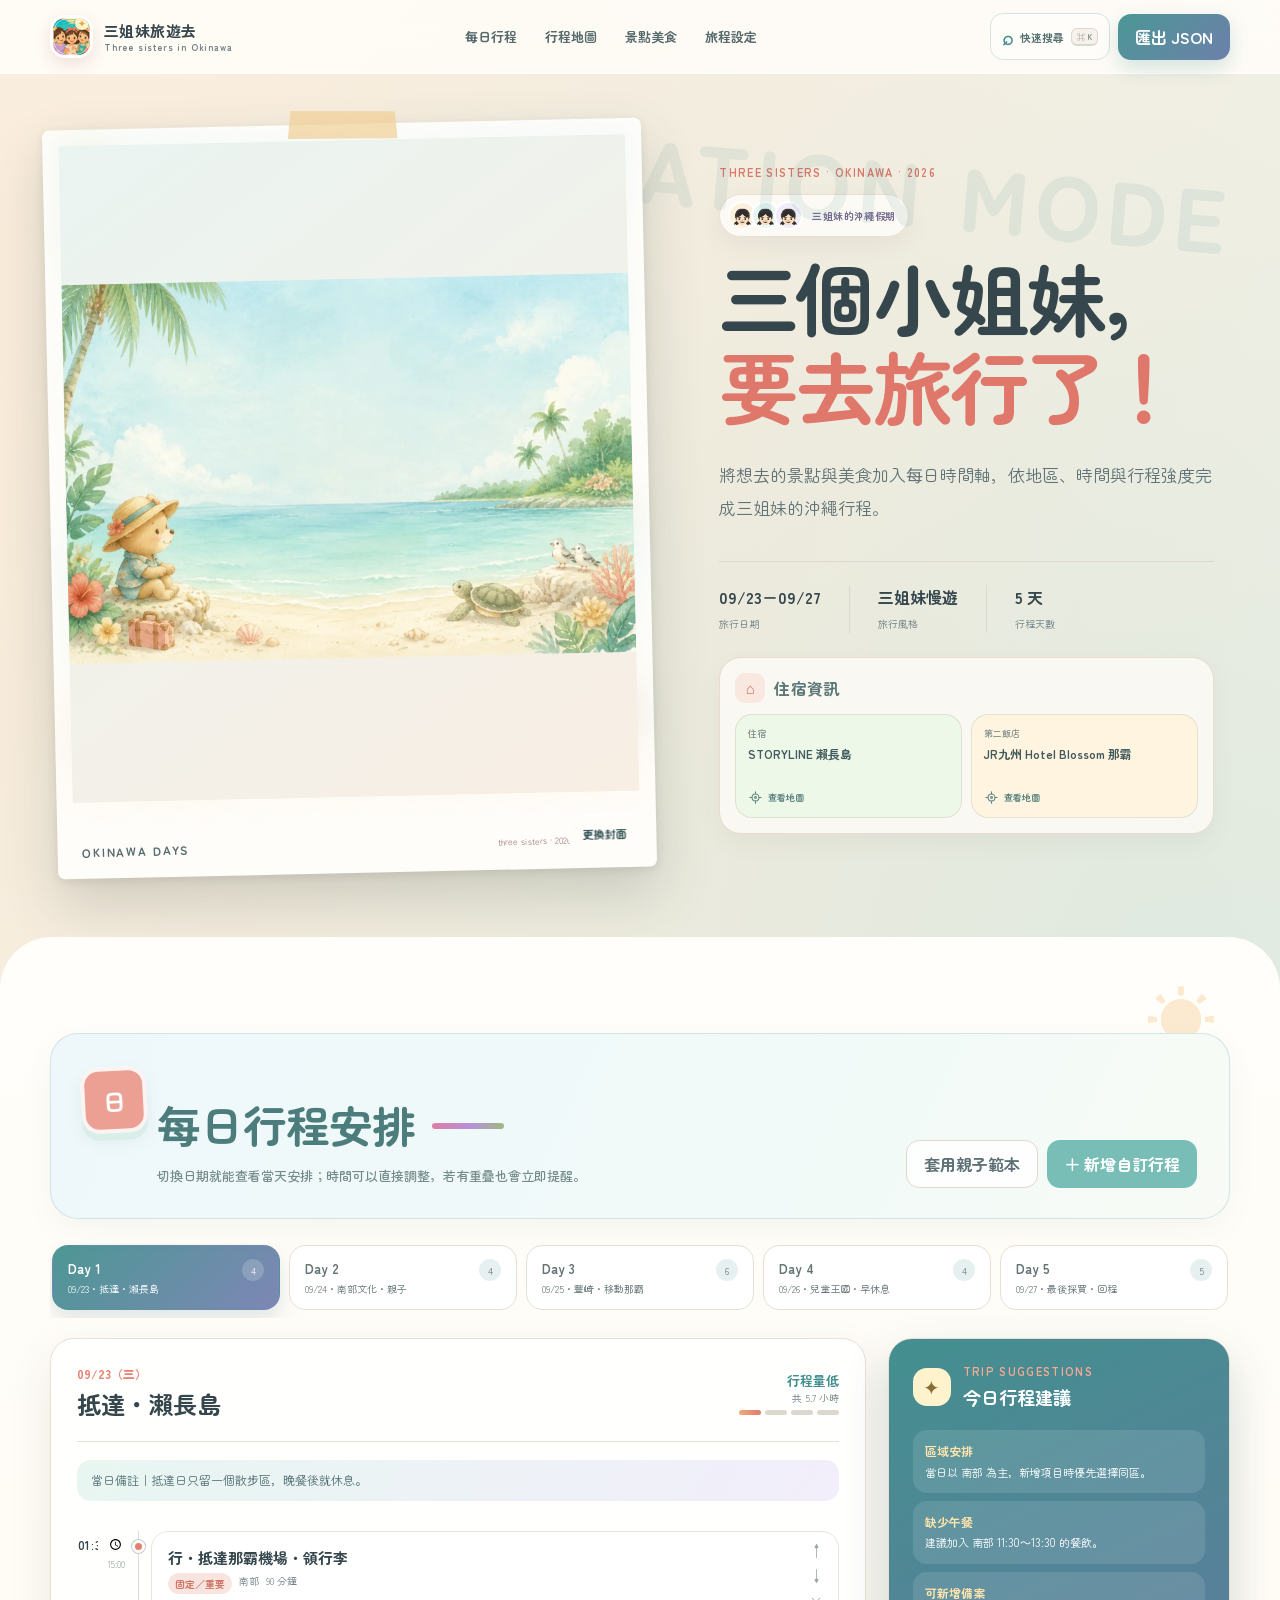
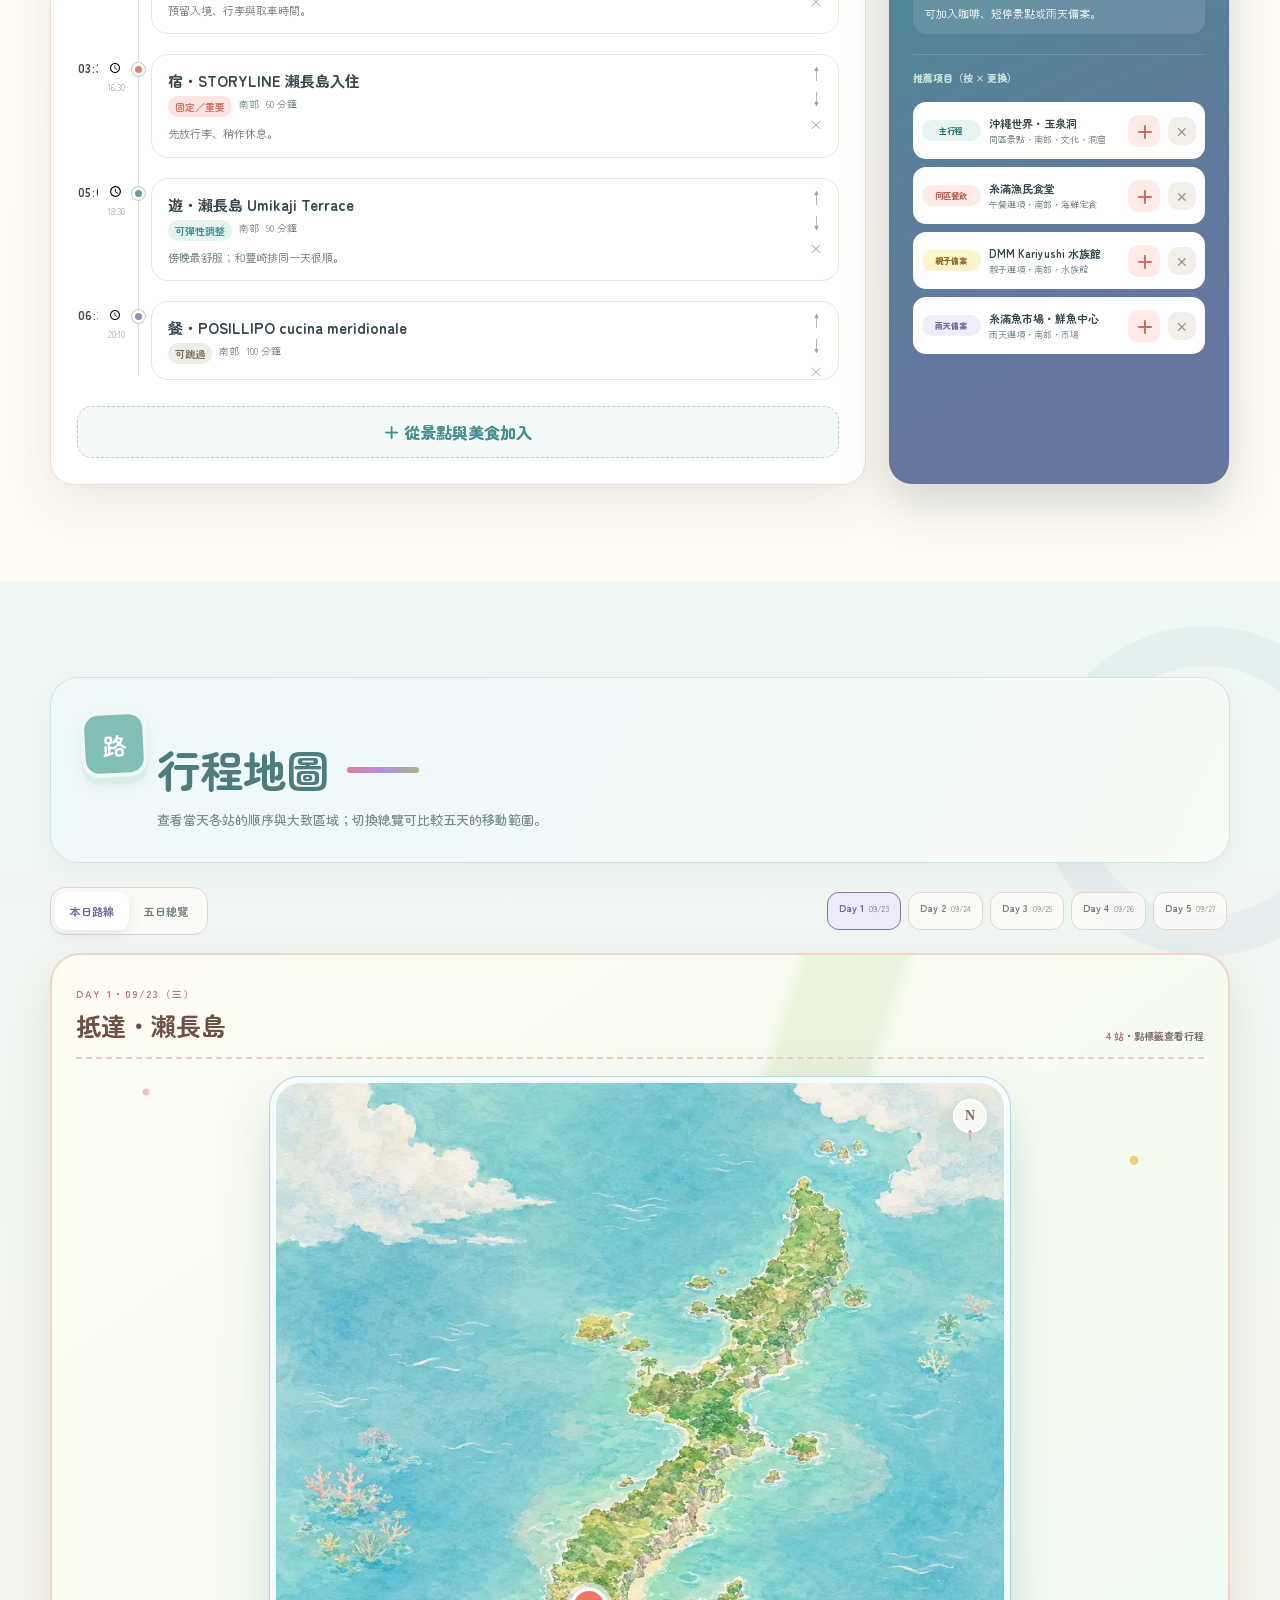
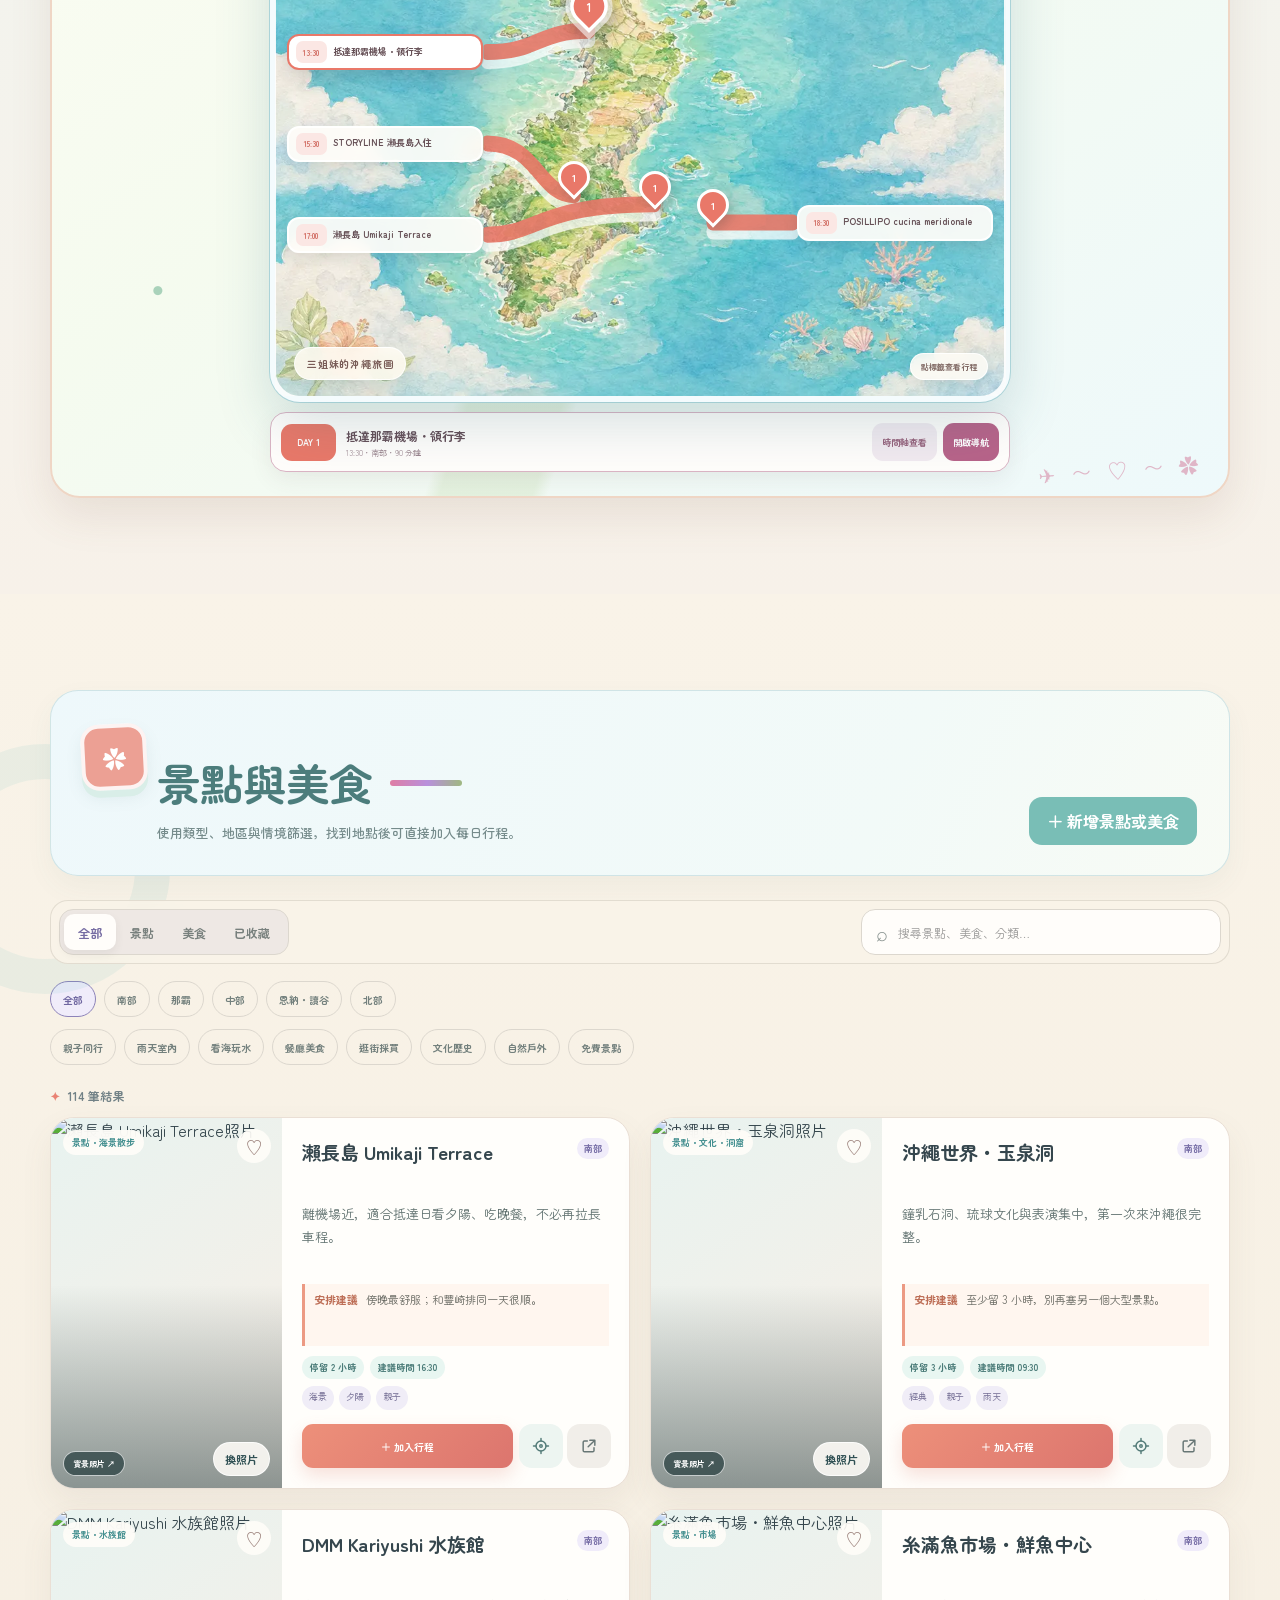
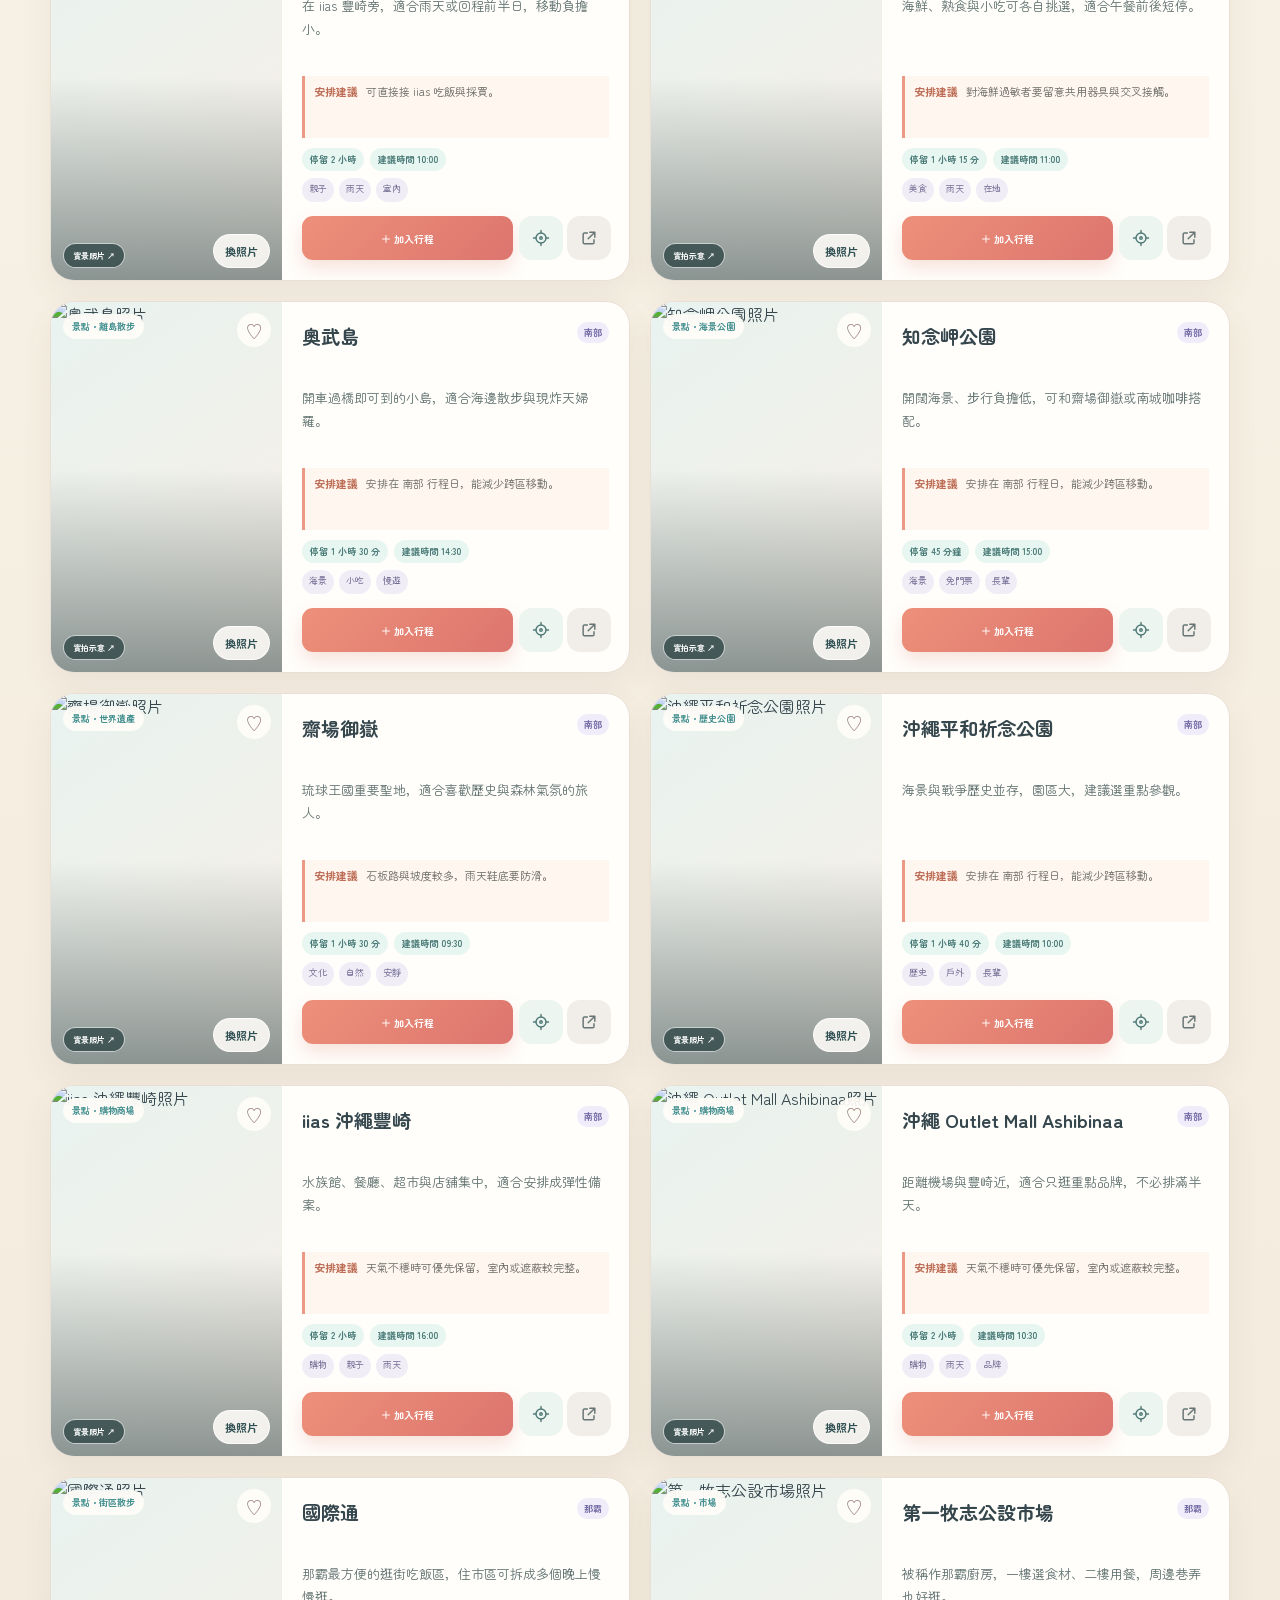
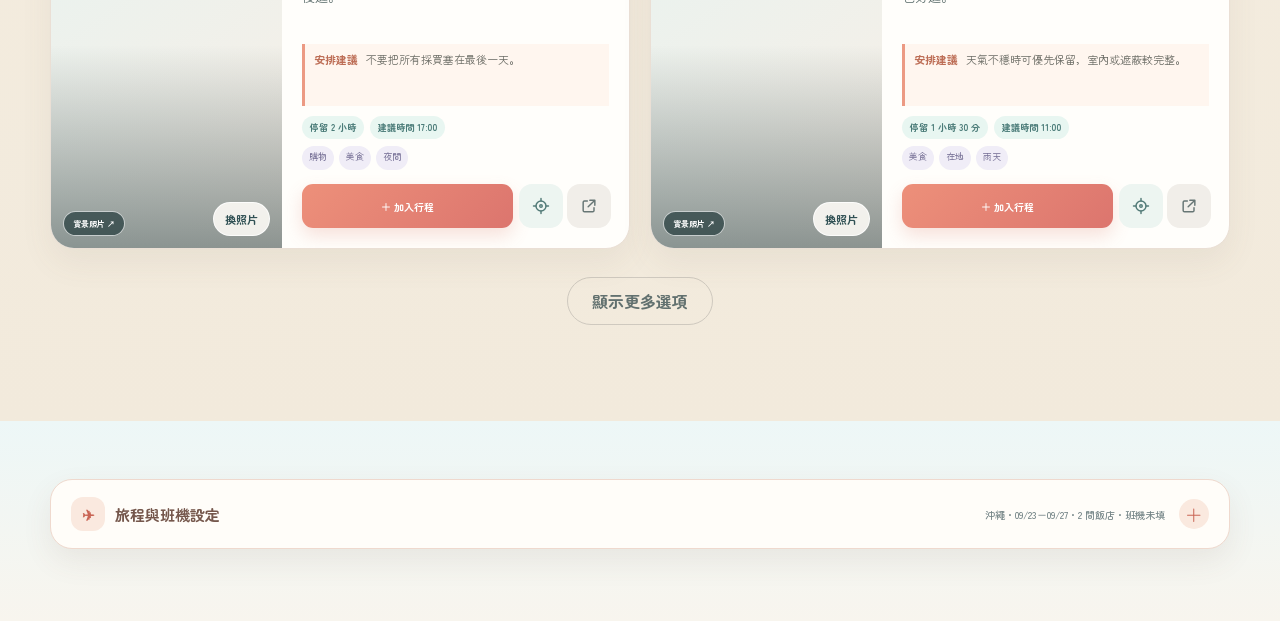
==== commit 8abf04a0: "Add files via upload" ====
--- a/三姐妹沖繩旅行_單一檔案版.html
+++ b/三姐妹沖繩旅行_單一檔案版.html
@@ -377,15 +377,21 @@
     add("dino-park-nago","DINO 恐龍 PARK・御菓子御殿名護店","spot","北部","恐龍森林步道",["親子","恐龍","森林","幼兒"],"森林步道裡有大量恐龍模型，停留時間好控制，也能順便補伴手禮。",90,"14:00",img.forest,mimi,"適合喜歡恐龍的幼兒；下雨時步道可能濕滑。"),
     add("tropical-dream-center","熱帶夢幻中心","spot","北部","熱帶植物園",["親子","雨天備案","植物","海洋博公園"],"海洋博公園內較安靜的熱帶植物展館，可在水族館人潮多或天氣變化時替換。",100,"14:30",img.forest,official,"和美麗海水族館同園區安排，不另開一個北部日。")
   ];
-  // 舊版固定收藏重新以官方店名、實際分店與完整地址校正；重複卡片併回既有正確資料。
-  const duplicateLegacyIds=new Set(["old-ryoshi","old-itoman-fish-center","old-pork-egg","ushi-kokusai-old","motobu-kokusai-old"]);
+  // 固定收藏以官方店名、實際分店與完整地址校正；重複或已無現行店舖可對應的卡片不再顯示。
+  const duplicateLegacyIds=new Set(["old-ryoshi","old-itoman-fish-center","old-pork-egg","ushi-kokusai-old","motobu-kokusai-old","kame-andagi"]);
   const verifiedLegacy={
+    naminoue:{mapQuery:"波上宮 沖縄県那覇市若狭1丁目25-11"},
+    "aeon-rycom":{mapQuery:"イオンモール沖縄ライカム 沖縄県中頭郡北中城村ライカム1"},
+    yachimun:{name:"讀谷・やちむんの里（陶器村）",mapQuery:"やちむんの里 沖縄県中頭郡読谷村座喜味2653-1",desc:"讀谷的陶器工房聚落，可散步看窯場與選器皿；地圖固定在やちむんの里，不再與那霸壺屋混用。"},
+    kouri:{name:"古宇利大橋・南端觀景台",mapQuery:"古宇利大橋南詰展望所 沖縄県名護市済井出",desc:"從屋我地島一側看跨海大橋與漸層藍海；地圖固定在南端觀景台，避免誤標到古宇利島中央。"},
+    "blue-seal":{name:"BLUE SEAL 牧港本店",source:"https://www.blueseal.co.jp/shop/makiminato/",mapQuery:"ブルーシール牧港本店 沖縄県浦添市牧港5丁目5-6",desc:"沖繩代表性冰品的牧港本店；指定分店後導航與地圖點位不會再隨搜尋結果漂移。"},
     "oshiro-tempura":{name:"大城てんぷら店",source:"https://www.kankou-nanjo.okinawa/eat/61/",mapQuery:"大城てんぷら店 沖縄県南城市玉城奥武193",desc:"奧武島現炸天婦羅老店，魚、魷魚與蔬菜可分食；熱門時段可能排隊。"},
     gallirallus:{source:"https://www.umikajiterrace.com/profile/gallirallus/",mapQuery:"Gallirallus 瀬長島ウミカジテラス 沖縄県豊見城市瀬長174-6",desc:"瀨長島 Umikaji Terrace 的九龍球與漸層飲品店，適合散步途中短停。"},
     "sams-anchor":{name:"SAM'S Anchor Inn iias沖繩豐崎店",source:"https://www.sams-okinawa.jp/topics/detail.jsp?id=428&target=egtopics",mapQuery:"SAM'S Anchor Inn iias沖縄豊崎店 沖縄県豊見城市豊崎3-35 2F"},
     "aw-iias":{name:"A&W iias沖繩豐崎店",source:"https://www.awok.co.jp/shopsearch/iiasokinawa/",mapQuery:"A&W イーアス沖縄豊崎店 沖縄県豊見城市豊崎3-35"},
     rakusui:{source:"https://sachibaru.jp/yamacha/",mapQuery:"山の茶屋 楽水 沖縄県南城市玉城玉城19-1",desc:"坐在綠意與海風之間吃沖繩定食的慢食餐廳；山坡入口與營業日要先確認。"},
     kunnato:{name:"もずくそばの店 くんなとぅ",source:"https://www.mozuku-soba.com/",mapQuery:"もずくそばの店 くんなとぅ 沖縄県南城市玉城志堅原460-2",category:"海藻沖繩麵"},
+    payao:{source:"http://www.payao-okinawa.com/",mapQuery:"沖縄市漁業協同組合 パヤオ直売店 沖縄県沖縄市泡瀬1丁目11-34",lat:26.3237877,lng:127.8345511},
     danbo:{name:"暖暮 那霸牧志店",source:"https://ramendanbo.okinawa/locations-2/",mapQuery:"ラーメン暖暮 那覇牧志店 沖縄県那覇市牧志2-16-10",desc:"牧志站附近的豚骨拉麵店；是國際通晚餐備案，熱門時段可能排隊。"},
     "tondo-oroku":{name:"琉球新麵 通堂 小祿本店",source:"https://www.ryoji-family.co.jp/store.php",mapQuery:"琉球新麺 通堂 小禄本店 沖縄県那覇市金城5-4-6"},
     "motobu-farm-naha":{name:"焼肉 もとぶ牧場 那霸店",source:"https://motobu-farm.com/pages/store-naha",mapQuery:"焼肉 もとぶ牧場 那覇店 沖縄県那覇市久茂地2-1-3 久茂地MKビル3F",category:"もとぶ牛燒肉"},
@@ -408,7 +414,10 @@
     "nago-castle-park":{name:"名護城公園",source:"https://www.nangusuku-osi.jp/",mapQuery:"名護城公園 沖縄県名護市名護5511"},
     sesoko:{name:"瀨底島・瀨底海灘",source:"https://www.motobu-ka.com/tourist_info/tourist_info-post-696/",mapQuery:"瀬底ビーチ 沖縄県国頭郡本部町瀬底5583-1",desc:"從本部跨橋即達；若要玩水請直接導航瀨底海灘，可與水族館或本部午餐合併。"},
     "minna-island":{name:"水納島（渡久地港搭船）",source:"https://www.town.motobu.okinawa.jp/doc/2023113000024/",mapQuery:"渡久地港 水納島航路旅客待合所 沖縄県国頭郡本部町谷茶29",desc:"需從渡久地港搭船，適合獨立半日到一日；先以水納海運官方時刻與海況為準。"},
-    yagaji:{name:"屋我地島・屋我地海灘",source:"https://yagaji-beach.com/",mapQuery:"屋我地ビーチ 沖縄県名護市屋我143",desc:"古宇利島前的安靜島嶼與海灘，可作北部自駕順路短停，不必單獨排一天。"}
+    yagaji:{name:"屋我地島・屋我地海灘",source:"https://yagaji-beach.com/",mapQuery:"屋我地ビーチ 沖縄県名護市屋我143",desc:"古宇利島前的安靜島嶼與海灘，可作北部自駕順路短停，不必單獨排一天。"},
+    "teamlab-future-naha":{name:"teamLab Future Park 沖繩・那霸",source:"https://art.team-lab.cn/jp/e/futurepark-okinawa/",mapQuery:"teamLab Future Park 沖縄 DFS沖縄那覇店 3F 沖縄県那覇市おもろまち4丁目1",desc:"位於 DFS 沖繩那霸店 3 樓的常設互動數位藝術空間，地圖固定在實際館舍。"},
+    "kids-palette":{name:"The Kids 沖繩 Palette久茂地店",source:"https://palette-kumoji.co.jp/floor",mapQuery:"The Kids 沖縄 パレットくもじ店 沖縄県那覇市久茂地1丁目1-1",desc:"位於 Palette久茂地的室內親子遊戲場，不開車日或突然下雨時容易插入。"},
+    "chikyu-no-niwa-rycom":{name:"ちきゅうのにわ AEON MALL 沖繩來客夢店",source:"https://www.fantasy.co.jp/chikyunoniwa/okinawarycom/",mapQuery:"ちきゅうのにわイオンモール沖縄ライカム 沖縄県中頭郡北中城村ライカム1 Rycom Village C 2階",lat:26.3149378,lng:127.7979009,desc:"位於 AEON MALL 沖繩來客夢 Rycom Village C 2 樓的自然主題室內樂園，已固定使用 Google Maps 正式地點座標。"}
   };
   window.OKINAWA_LIBRARY=window.OKINAWA_LIBRARY.filter(place=>!duplicateLegacyIds.has(place.id));
   window.OKINAWA_LIBRARY.forEach(place=>{if(verifiedLegacy[place.id])Object.assign(place,verifiedLegacy[place.id])});
